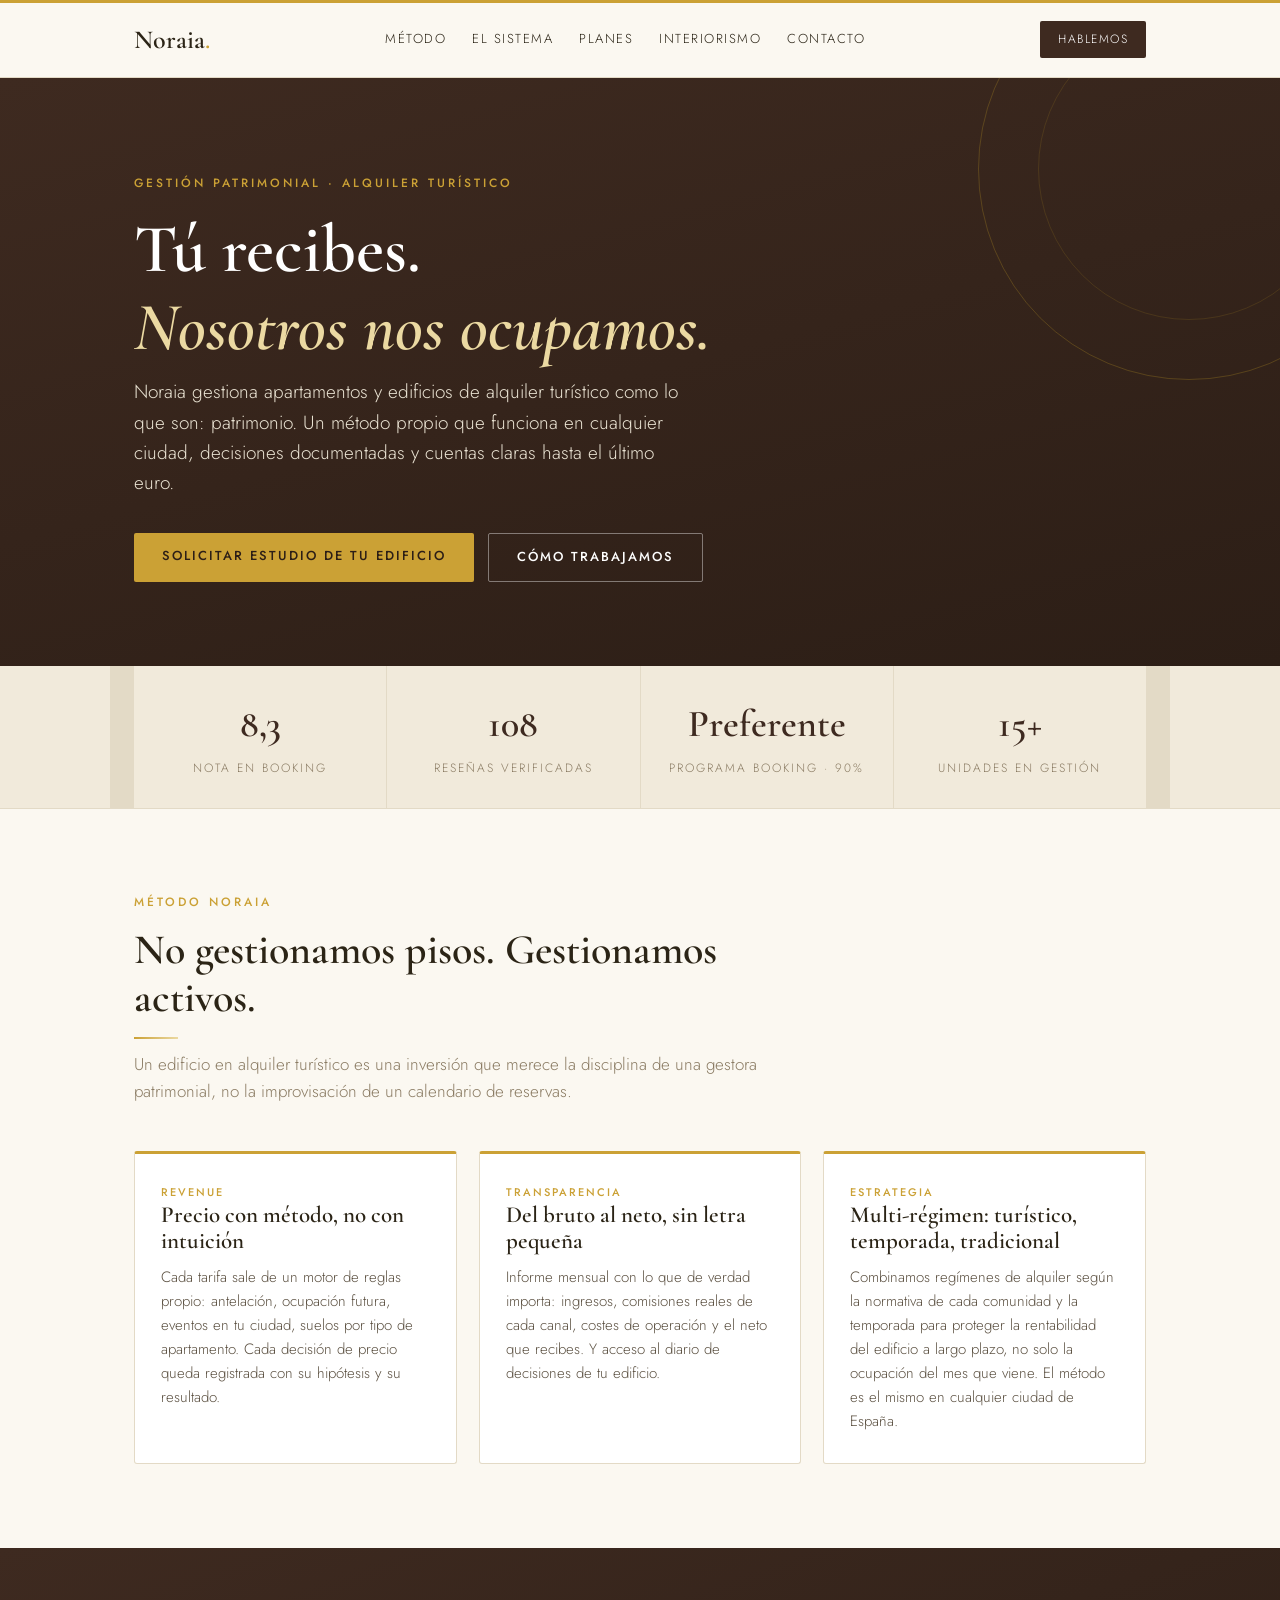
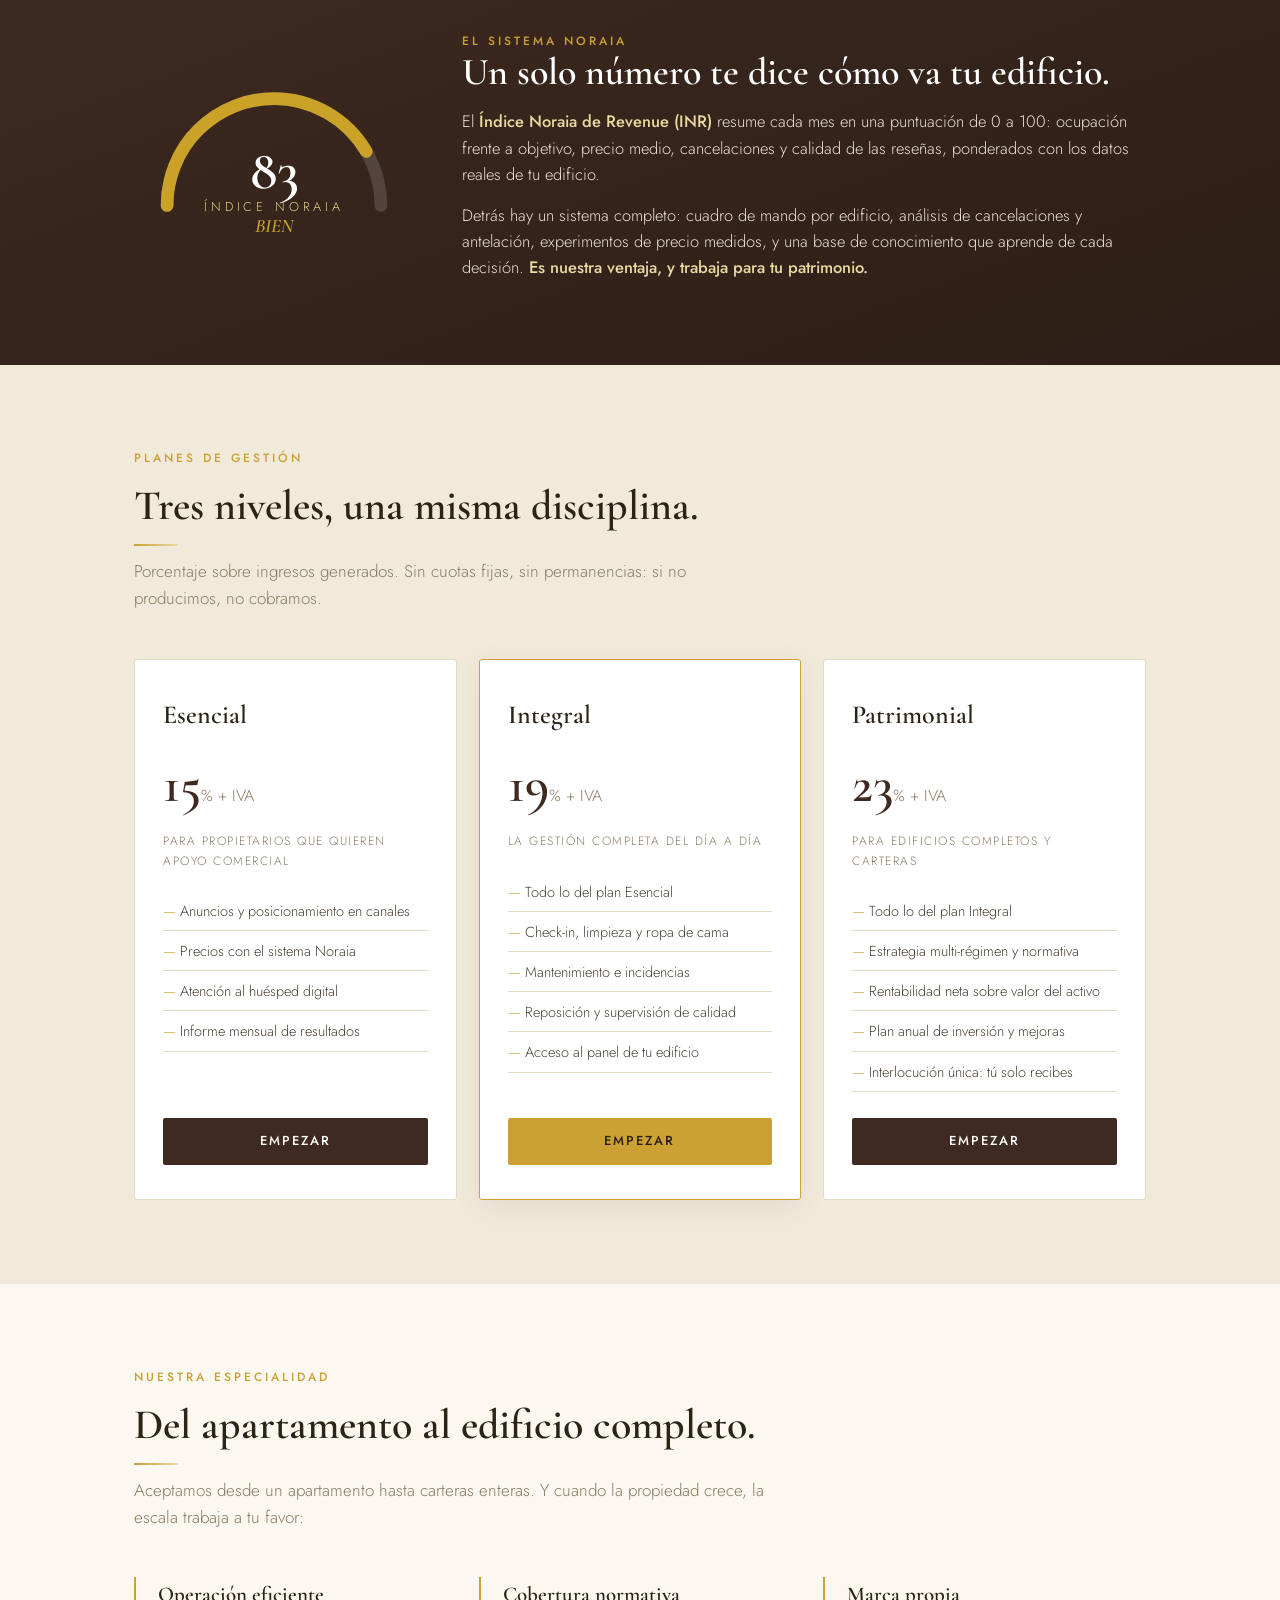
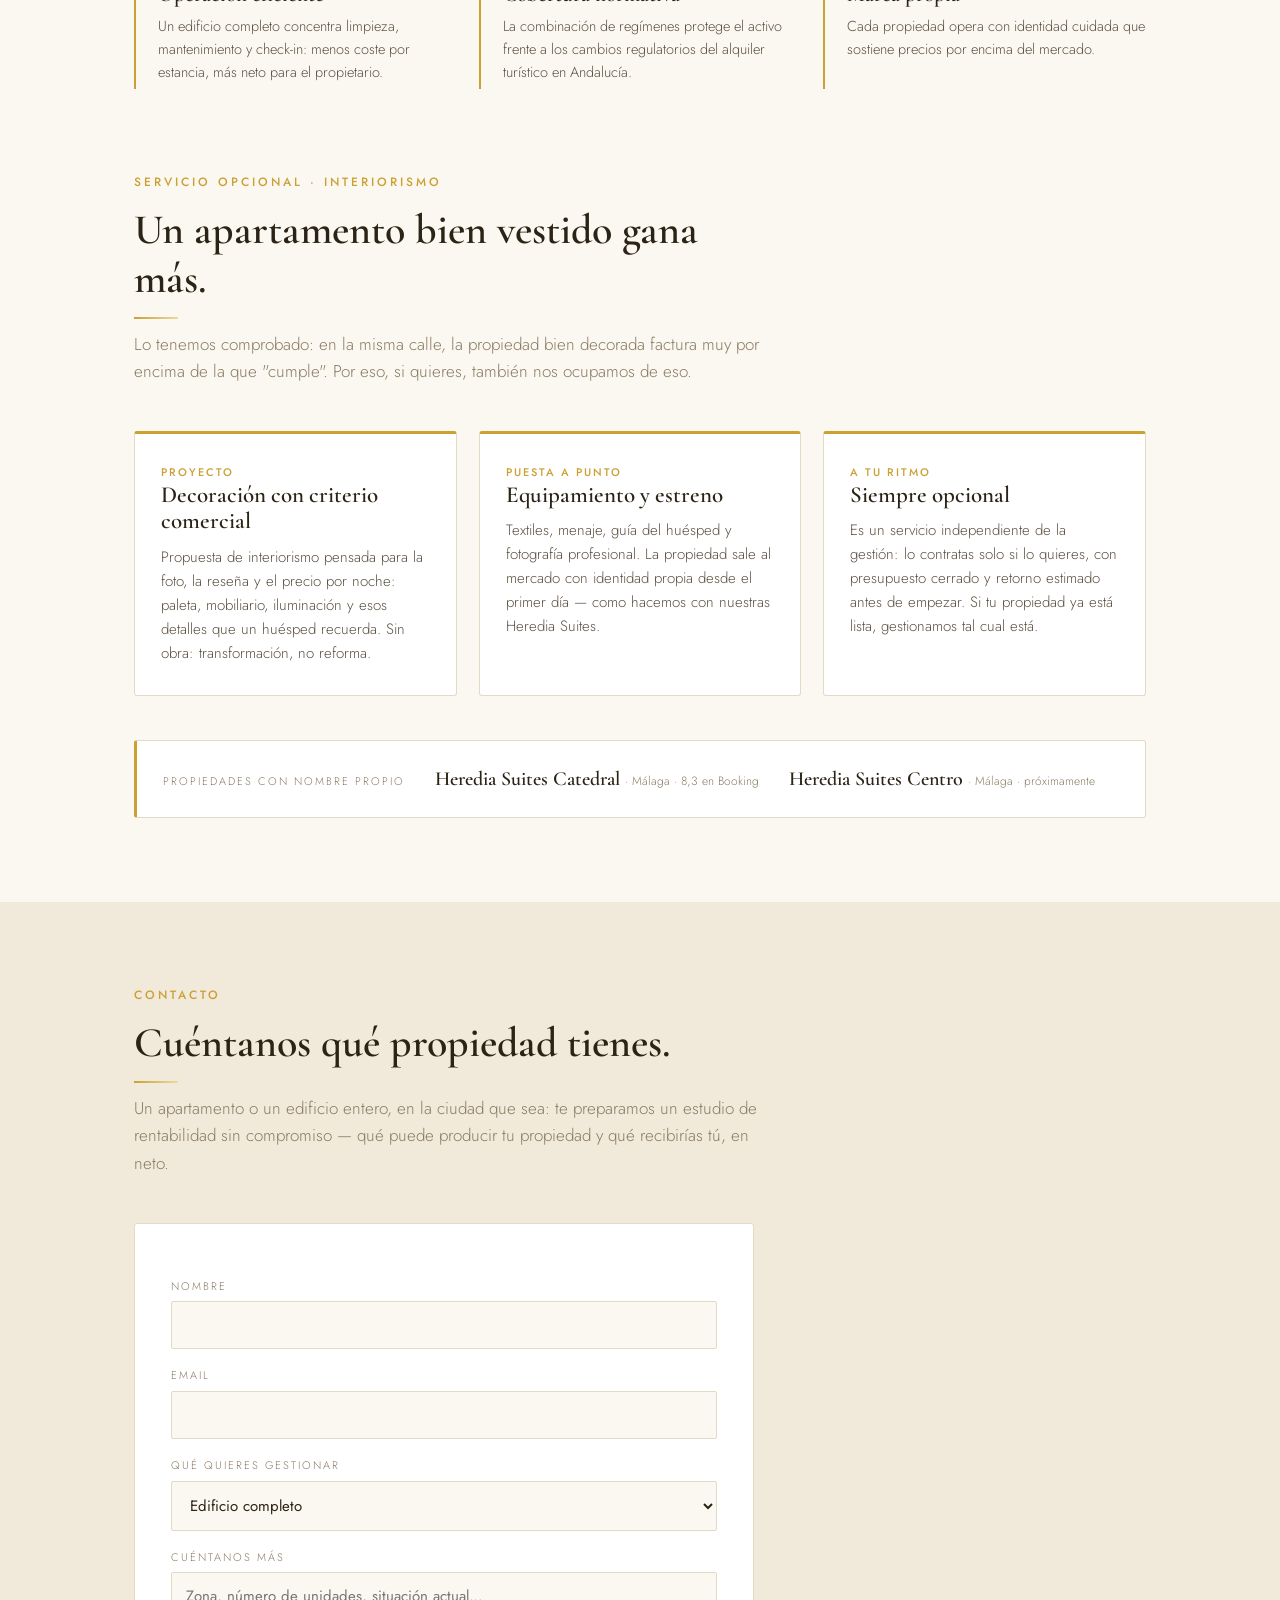
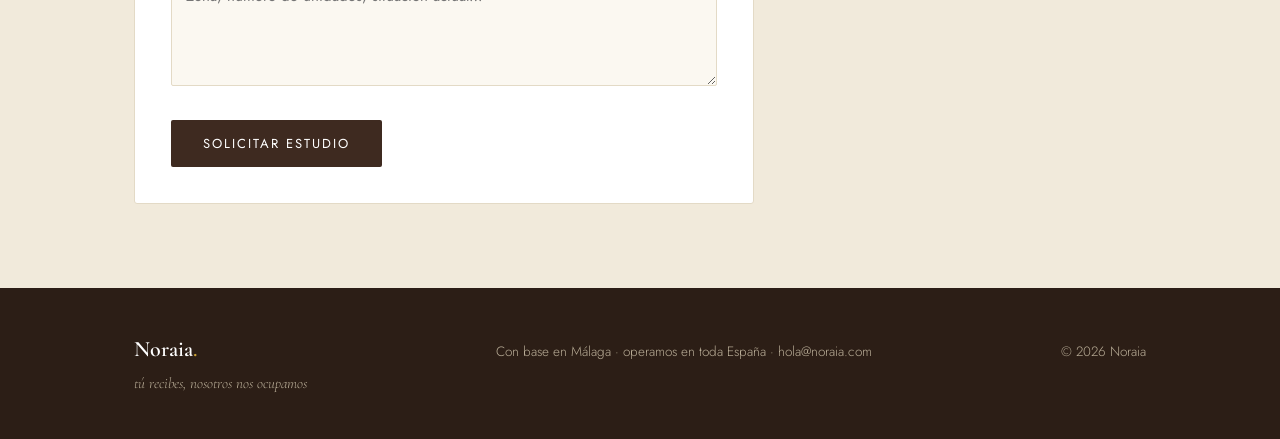
==== index.html @ d2abadea "Add files via upload" ====
<!DOCTYPE html>
<html lang="es">
<head>
<meta charset="UTF-8">
<meta name="viewport" content="width=device-width, initial-scale=1.0">
<title>Noraia · Gestión patrimonial de alquiler turístico</title>
<meta name="description" content="Noraia gestiona apartamentos y edificios de alquiler turístico con un sistema propio de revenue. Tú recibes, nosotros nos ocupamos.">
<link rel="preconnect" href="https://fonts.googleapis.com">
<link href="https://fonts.googleapis.com/css2?family=Cormorant+Garamond:ital,wght@0,500;0,600;0,700;1,500;1,600&family=Jost:wght@300;400;500;600&display=swap" rel="stylesheet">
<style>
  :root{
    --espresso:#3E2A20; --espresso-deep:#2C1E16; --ink:#2B2416;
    --sand:#F1EADB; --cream:#FBF8F1; --gold:#CBA135; --gold-soft:#EBD9A2; --gold-deep:#A9831F;
    --muted:#8A7B63; --line:#E3DAC6;
  }
  *{margin:0;padding:0;box-sizing:border-box}
  html{scroll-behavior:smooth}
  body{font-family:Jost,sans-serif;font-weight:300;color:var(--ink);background:var(--cream);line-height:1.6}
  h1,h2,h3{font-family:'Cormorant Garamond',serif;font-weight:600;line-height:1.15}
  a{color:inherit;text-decoration:none}
  .wrap{max-width:1060px;margin:0 auto;padding:0 24px}
  .eyebrow{font-size:12px;letter-spacing:3px;text-transform:uppercase;color:var(--gold);font-weight:500}

  /* ---------- Nav ---------- */
  nav{position:sticky;top:0;z-index:10;background:rgba(251,248,241,.92);backdrop-filter:blur(8px);border-bottom:1px solid var(--line);border-top:3px solid var(--gold)}
  .nav-in{display:flex;align-items:center;justify-content:space-between;padding:16px 24px;max-width:1060px;margin:0 auto}
  .logo{font-family:'Cormorant Garamond',serif;font-size:26px;font-weight:600}
  .logo span{color:var(--gold)}
  .nav-links{display:flex;gap:26px;font-size:13px;letter-spacing:1.5px;text-transform:uppercase}
  .nav-links a:hover{color:var(--gold)}
  @media(max-width:700px){.nav-links{display:none}}
  .nav-cta{background:var(--espresso);color:#fff;padding:9px 18px;font-size:12px;letter-spacing:1.5px;text-transform:uppercase;border-radius:2px}
  .nav-cta:hover{background:var(--espresso-deep)}

  /* ---------- Hero ---------- */
  header{background:linear-gradient(165deg,var(--espresso),var(--espresso-deep));color:#fff;padding:96px 0 84px;position:relative;overflow:hidden}
  header::after{content:"";position:absolute;right:-120px;top:-120px;width:420px;height:420px;border:1px solid rgba(201,162,39,.25);border-radius:50%}
  header::before{content:"";position:absolute;right:-60px;top:-60px;width:300px;height:300px;border:1px solid rgba(201,162,39,.15);border-radius:50%}
  .hero h1{font-size:clamp(40px,7vw,68px);margin:18px 0 10px}
  .hero h1 em{font-style:italic;color:var(--gold-soft)}
  .hero p.sub{font-size:19px;color:#E9E2D2;max-width:560px;font-weight:300}
  .hero .acts{margin-top:34px;display:flex;gap:14px;flex-wrap:wrap}
  .btn{display:inline-block;padding:13px 28px;font-size:13px;letter-spacing:2px;text-transform:uppercase;border-radius:2px;font-weight:500}
  .btn-gold{background:var(--gold);color:var(--espresso-deep)}
  .btn-gold:hover{background:var(--gold-soft)}
  .btn-ghost{border:1px solid rgba(255,255,255,.4);color:#fff}
  .btn-ghost:hover{border-color:var(--gold);color:var(--gold-soft)}

  /* ---------- Cifras ---------- */
  .cifras{background:var(--sand);border-bottom:1px solid var(--line)}
  .cifras .wrap{display:grid;grid-template-columns:repeat(auto-fit,minmax(180px,1fr));gap:1px;background:var(--line)}
  .cifra{background:var(--sand);padding:28px 22px;text-align:center}
  .cifra b{display:block;font-family:'Cormorant Garamond',serif;font-size:38px;font-weight:600;color:var(--espresso)}
  .cifra b em{font-style:normal;color:var(--gold-deep)}
  .cifra span{font-size:12px;letter-spacing:2px;text-transform:uppercase;color:var(--muted)}

  section{padding:84px 0}
  .sec-head{max-width:640px;margin-bottom:46px}
  .sec-head h2{font-size:clamp(30px,4.5vw,42px);margin-top:14px;position:relative;padding-bottom:16px}
  .sec-head h2::after{content:"";position:absolute;left:0;bottom:0;width:44px;height:2px;background:linear-gradient(90deg,var(--gold),var(--gold-soft))}
  .sec-head p{color:var(--muted);margin-top:12px;font-size:17px}

  /* ---------- Método ---------- */
  .metodo{display:grid;grid-template-columns:repeat(auto-fit,minmax(280px,1fr));gap:22px}
  .met-card{background:#fff;border:1px solid var(--line);border-top:3px solid var(--gold);padding:30px 26px;border-radius:3px}
  .met-card h3{font-size:23px;margin-bottom:10px}
  .met-card p{font-size:15px;color:#5C5142}
  .met-card .tag{font-size:11px;letter-spacing:2px;text-transform:uppercase;color:var(--gold);font-weight:500}

  /* ---------- INR banda ---------- */
  .inr{background:linear-gradient(160deg,var(--espresso),var(--espresso-deep));color:#fff}
  .inr .wrap{display:grid;grid-template-columns:280px 1fr;gap:48px;align-items:center}
  @media(max-width:760px){.inr .wrap{grid-template-columns:1fr}}
  .inr h2{font-size:clamp(28px,4vw,38px);color:#fff}
  .inr p{color:#E9E2D2;margin-top:14px;font-size:16.5px}
  .inr p b{color:var(--gold-soft);font-weight:500}
  .dial{width:100%;max-width:280px;margin:0 auto}

  /* ---------- Planes ---------- */
  .planes{background:var(--sand)}
  .plan-grid{display:grid;grid-template-columns:repeat(auto-fit,minmax(260px,1fr));gap:22px}
  .plan{background:#fff;border:1px solid var(--line);padding:34px 28px;border-radius:3px;display:flex;flex-direction:column}
  .plan.destacado{border:1px solid var(--gold);box-shadow:0 8px 30px rgba(62,42,32,.08)}
  .plan .nombre{font-family:'Cormorant Garamond',serif;font-size:26px;font-weight:600}
  .plan .pct{font-family:'Cormorant Garamond',serif;font-size:52px;font-weight:600;color:var(--espresso);margin:8px 0 2px}
  .plan .pct small{font-size:16px;font-family:Jost;color:var(--muted);font-weight:300}
  .plan ul{list-style:none;margin:20px 0 26px;flex:1}
  .plan li{padding:8px 0;border-bottom:1px solid var(--line);font-size:14.5px;color:#4A4136}
  .plan li::before{content:"— ";color:var(--gold)}
  .plan .btn{text-align:center;background:var(--espresso);color:#fff}
  .plan.destacado .btn{background:var(--gold);color:var(--espresso-deep)}
  .plan .apto{font-size:12px;letter-spacing:1.5px;text-transform:uppercase;color:var(--muted);margin-top:4px}

  /* ---------- Regímenes ---------- */
  .regimen{display:grid;grid-template-columns:repeat(auto-fit,minmax(250px,1fr));gap:22px}
  .reg{border-left:2px solid var(--gold);padding:6px 0 6px 22px}
  .reg h3{font-size:21px}
  .reg p{font-size:14.5px;color:#5C5142;margin-top:6px}

  /* ---------- Contacto ---------- */
  .contacto{background:var(--sand)}
  .form{background:#fff;border:1px solid var(--line);border-radius:3px;padding:36px;max-width:620px}
  .form label{display:block;font-size:11px;letter-spacing:2px;text-transform:uppercase;color:var(--muted);margin:18px 0 6px}
  .form input,.form textarea,.form select{width:100%;border:1px solid var(--line);background:var(--cream);padding:12px 14px;font-family:Jost;font-size:15px;border-radius:2px;color:var(--ink)}
  .form input:focus,.form textarea:focus,.form select:focus{outline:2px solid var(--gold)}
  .form button{margin-top:26px;background:var(--espresso);color:#fff;border:none;padding:14px 32px;font-family:Jost;font-size:13px;letter-spacing:2px;text-transform:uppercase;cursor:pointer;border-radius:2px}
  .form button:hover{background:var(--espresso-deep)}

  footer{background:var(--espresso-deep);color:#B9AD97;padding:44px 0;font-size:13.5px}
  footer .wrap{display:flex;justify-content:space-between;gap:20px;flex-wrap:wrap;align-items:baseline}
  footer .logo{color:#fff;font-size:22px}

  @media (prefers-reduced-motion: no-preference){
    .reveal{opacity:0;transform:translateY(14px);transition:opacity .6s ease,transform .6s ease}
    .reveal.on{opacity:1;transform:none}
  }
</style>
</head>
<body>

<nav>
  <div class="nav-in">
    <a class="logo" href="#top">Noraia<span>.</span></a>
    <div class="nav-links">
      <a href="#metodo">Método</a>
      <a href="#sistema">El sistema</a>
      <a href="#planes">Planes</a>
      <a href="#interior">Interiorismo</a>
      <a href="#contacto">Contacto</a>
    </div>
    <a class="nav-cta" href="#contacto">Hablemos</a>
  </div>
</nav>

<header id="top">
  <div class="wrap hero">
    <div class="eyebrow">Gestión patrimonial · Alquiler turístico</div>
    <h1>Tú recibes.<br><em>Nosotros nos ocupamos.</em></h1>
    <p class="sub">Noraia gestiona apartamentos y edificios de alquiler turístico como lo que son: patrimonio. Un método propio que funciona en cualquier ciudad, decisiones documentadas y cuentas claras hasta el último euro.</p>
    <div class="acts">
      <a class="btn btn-gold" href="#contacto">Solicitar estudio de tu edificio</a>
      <a class="btn btn-ghost" href="#sistema">Cómo trabajamos</a>
    </div>
  </div>
</header>

<div class="cifras">
  <div class="wrap">
    <div class="cifra"><b>8,3</b><span>Nota en Booking</span></div>
    <div class="cifra"><b>108</b><span>Reseñas verificadas</span></div>
    <div class="cifra"><b>Preferente</b><span>Programa Booking · 90%</span></div>
    <div class="cifra"><b>15+</b><span>Unidades en gestión</span></div>
  </div>
</div>

<section id="metodo">
  <div class="wrap">
    <div class="sec-head reveal">
      <div class="eyebrow">Método Noraia</div>
      <h2>No gestionamos pisos. Gestionamos activos.</h2>
      <p>Un edificio en alquiler turístico es una inversión que merece la disciplina de una gestora patrimonial, no la improvisación de un calendario de reservas.</p>
    </div>
    <div class="metodo">
      <div class="met-card reveal">
        <div class="tag">Revenue</div>
        <h3>Precio con método, no con intuición</h3>
        <p>Cada tarifa sale de un motor de reglas propio: antelación, ocupación futura, eventos en tu ciudad, suelos por tipo de apartamento. Cada decisión de precio queda registrada con su hipótesis y su resultado.</p>
      </div>
      <div class="met-card reveal">
        <div class="tag">Transparencia</div>
        <h3>Del bruto al neto, sin letra pequeña</h3>
        <p>Informe mensual con lo que de verdad importa: ingresos, comisiones reales de cada canal, costes de operación y el neto que recibes. Y acceso al diario de decisiones de tu edificio.</p>
      </div>
      <div class="met-card reveal">
        <div class="tag">Estrategia</div>
        <h3>Multi-régimen: turístico, temporada, tradicional</h3>
        <p>Combinamos regímenes de alquiler según la normativa de cada comunidad y la temporada para proteger la rentabilidad del edificio a largo plazo, no solo la ocupación del mes que viene. El método es el mismo en cualquier ciudad de España.</p>
      </div>
    </div>
  </div>
</section>

<section class="inr" id="sistema">
  <div class="wrap">
    <div class="reveal">
      <svg class="dial" viewBox="0 0 220 132" role="img" aria-label="Índice Noraia de Revenue: 83 sobre 100">
        <path d="M 26 108 A 84 84 0 0 1 194 108" fill="none" stroke="rgba(255,255,255,.14)" stroke-width="10" stroke-linecap="round"/>
        <path id="arco" d="M 26 108 A 84 84 0 0 1 194 108" fill="none" stroke="#C9A227" stroke-width="10" stroke-linecap="round"
              stroke-dasharray="264" stroke-dashoffset="264"/>
        <text x="110" y="94" text-anchor="middle" fill="#fff" font-size="44" font-family="'Cormorant Garamond',serif" font-weight="600">83</text>
        <text x="110" y="112" text-anchor="middle" fill="#E4CE8A" font-size="10" font-family="Jost" letter-spacing="3">ÍNDICE NORAIA</text>
        <text x="110" y="129" text-anchor="middle" fill="#C9A227" font-size="15" font-family="'Cormorant Garamond',serif" font-style="italic" font-weight="600">BIEN</text>
      </svg>
    </div>
    <div class="reveal">
      <div class="eyebrow">El sistema Noraia</div>
      <h2>Un solo número te dice cómo va tu edificio.</h2>
      <p>El <b>Índice Noraia de Revenue (INR)</b> resume cada mes en una puntuación de 0 a 100: ocupación frente a objetivo, precio medio, cancelaciones y calidad de las reseñas, ponderados con los datos reales de tu edificio.</p>
      <p>Detrás hay un sistema completo: cuadro de mando por edificio, análisis de cancelaciones y antelación, experimentos de precio medidos, y una base de conocimiento que aprende de cada decisión. <b>Es nuestra ventaja, y trabaja para tu patrimonio.</b></p>
    </div>
  </div>
</section>

<section class="planes" id="planes">
  <div class="wrap">
    <div class="sec-head reveal">
      <div class="eyebrow">Planes de gestión</div>
      <h2>Tres niveles, una misma disciplina.</h2>
      <p>Porcentaje sobre ingresos generados. Sin cuotas fijas, sin permanencias: si no producimos, no cobramos.</p>
    </div>
    <div class="plan-grid">
      <div class="plan reveal">
        <div class="nombre">Esencial</div>
        <div class="pct">15<small>% + IVA</small></div>
        <div class="apto">Para propietarios que quieren apoyo comercial</div>
        <ul>
          <li>Anuncios y posicionamiento en canales</li>
          <li>Precios con el sistema Noraia</li>
          <li>Atención al huésped digital</li>
          <li>Informe mensual de resultados</li>
        </ul>
        <a class="btn" href="#contacto">Empezar</a>
      </div>
      <div class="plan destacado reveal">
        <div class="nombre">Integral</div>
        <div class="pct">19<small>% + IVA</small></div>
        <div class="apto">La gestión completa del día a día</div>
        <ul>
          <li>Todo lo del plan Esencial</li>
          <li>Check-in, limpieza y ropa de cama</li>
          <li>Mantenimiento e incidencias</li>
          <li>Reposición y supervisión de calidad</li>
          <li>Acceso al panel de tu edificio</li>
        </ul>
        <a class="btn" href="#contacto">Empezar</a>
      </div>
      <div class="plan reveal">
        <div class="nombre">Patrimonial</div>
        <div class="pct">23<small>% + IVA</small></div>
        <div class="apto">Para edificios completos y carteras</div>
        <ul>
          <li>Todo lo del plan Integral</li>
          <li>Estrategia multi-régimen y normativa</li>
          <li>Rentabilidad neta sobre valor del activo</li>
          <li>Plan anual de inversión y mejoras</li>
          <li>Interlocución única: tú solo recibes</li>
        </ul>
        <a class="btn" href="#contacto">Empezar</a>
      </div>
    </div>
  </div>
</section>

<section>
  <div class="wrap">
    <div class="sec-head reveal">
      <div class="eyebrow">Nuestra especialidad</div>
      <h2>Del apartamento al edificio completo.</h2>
      <p>Aceptamos desde un apartamento hasta carteras enteras. Y cuando la propiedad crece, la escala trabaja a tu favor:</p>
    </div>
    <div class="regimen">
      <div class="reg reveal"><h3>Operación eficiente</h3><p>Un edificio completo concentra limpieza, mantenimiento y check-in: menos coste por estancia, más neto para el propietario.</p></div>
      <div class="reg reveal"><h3>Cobertura normativa</h3><p>La combinación de regímenes protege el activo frente a los cambios regulatorios del alquiler turístico en Andalucía.</p></div>
      <div class="reg reveal"><h3>Marca propia</h3><p>Cada propiedad opera con identidad cuidada que sostiene precios por encima del mercado.</p></div>
    </div>
  </div>
</section>


<section id="interior" style="padding-top:0">
  <div class="wrap">
    <div class="sec-head reveal">
      <div class="eyebrow">Servicio opcional · Interiorismo</div>
      <h2>Un apartamento bien vestido gana más.</h2>
      <p>Lo tenemos comprobado: en la misma calle, la propiedad bien decorada factura muy por encima de la que "cumple". Por eso, si quieres, también nos ocupamos de eso.</p>
    </div>
    <div class="metodo">
      <div class="met-card reveal">
        <div class="tag">Proyecto</div>
        <h3>Decoración con criterio comercial</h3>
        <p>Propuesta de interiorismo pensada para la foto, la reseña y el precio por noche: paleta, mobiliario, iluminación y esos detalles que un huésped recuerda. Sin obra: transformación, no reforma.</p>
      </div>
      <div class="met-card reveal">
        <div class="tag">Puesta a punto</div>
        <h3>Equipamiento y estreno</h3>
        <p>Textiles, menaje, guía del huésped y fotografía profesional. La propiedad sale al mercado con identidad propia desde el primer día — como hacemos con nuestras Heredia Suites.</p>
      </div>
      <div class="met-card reveal">
        <div class="tag">A tu ritmo</div>
        <h3>Siempre opcional</h3>
        <p>Es un servicio independiente de la gestión: lo contratas solo si lo quieres, con presupuesto cerrado y retorno estimado antes de empezar. Si tu propiedad ya está lista, gestionamos tal cual está.</p>
      </div>
    </div>
    <div class="reveal" style="margin-top:44px;border:1px solid var(--line);border-left:3px solid var(--gold);background:#fff;border-radius:3px;padding:22px 26px;display:flex;gap:30px;flex-wrap:wrap;align-items:baseline">
      <div style="font-size:11px;letter-spacing:2px;text-transform:uppercase;color:var(--muted)">Propiedades con nombre propio</div>
      <div style="font-family:'Cormorant Garamond',serif;font-size:20px;font-weight:600">Heredia Suites Catedral <span style="font-family:Jost;font-size:12px;color:var(--muted);font-weight:300">· Málaga · 8,3 en Booking</span></div>
      <div style="font-family:'Cormorant Garamond',serif;font-size:20px;font-weight:600">Heredia Suites Centro <span style="font-family:Jost;font-size:12px;color:var(--muted);font-weight:300">· Málaga · próximamente</span></div>
    </div>
  </div>
</section>

<section class="contacto" id="contacto">
  <div class="wrap">
    <div class="sec-head reveal">
      <div class="eyebrow">Contacto</div>
      <h2>Cuéntanos qué propiedad tienes.</h2>
      <p>Un apartamento o un edificio entero, en la ciudad que sea: te preparamos un estudio de rentabilidad sin compromiso — qué puede producir tu propiedad y qué recibirías tú, en neto.</p>
    </div>
    <!-- IMPORTANTE: crea una cuenta gratis en formspree.io, crea un formulario
         y sustituye TU_CODIGO por el identificador que te dé (ej. xqazwsxe) -->
    <form class="form reveal" action="https://formspree.io/f/TU_CODIGO" method="POST">
      <label for="nombre">Nombre</label>
      <input id="nombre" type="text" name="nombre" required>
      <label for="email">Email</label>
      <input id="email" type="email" name="email" required>
      <label for="tipo">Qué quieres gestionar</label>
      <select id="tipo" name="tipo">
        <option>Edificio completo</option>
        <option>Varios apartamentos</option>
        <option>Un apartamento</option>
        <option>Todavía explorando</option>
      </select>
      <label for="mensaje">Cuéntanos más</label>
      <textarea id="mensaje" name="mensaje" rows="4" placeholder="Zona, número de unidades, situación actual…"></textarea>
      <button type="submit">Solicitar estudio</button>
    </form>
  </div>
</section>

<footer>
  <div class="wrap">
    <div>
      <div class="logo">Noraia<span style="color:var(--gold)">.</span></div>
      <div style="font-family:'Cormorant Garamond',serif;font-style:italic;font-size:15px;margin-top:4px">tú recibes, nosotros nos ocupamos</div>
    </div>
    <div>Con base en Málaga · operamos en toda España · hola@noraia.com</div>
    <div>© 2026 Noraia</div>
  </div>
</footer>

<script>
  // Revelado suave al hacer scroll (se desactiva solo si el usuario prefiere menos movimiento)
  const io = new IntersectionObserver((es)=>es.forEach(e=>{if(e.isIntersecting){e.target.classList.add('on');io.unobserve(e.target)}}),{threshold:.15});
  document.querySelectorAll('.reveal').forEach(el=>io.observe(el));
  // Arco del INR: se dibuja hasta 83/100 al entrar en pantalla
  const arco=document.getElementById('arco');
  if(arco && !matchMedia('(prefers-reduced-motion: reduce)').matches){
    const io2=new IntersectionObserver((es)=>{if(es[0].isIntersecting){arco.style.transition='stroke-dashoffset 1.4s ease';arco.style.strokeDashoffset=264*(1-0.83);io2.disconnect()}},{threshold:.4});
    io2.observe(arco);
  } else if(arco){ arco.style.strokeDashoffset=264*(1-0.83); }
</script>
</body>
</html>
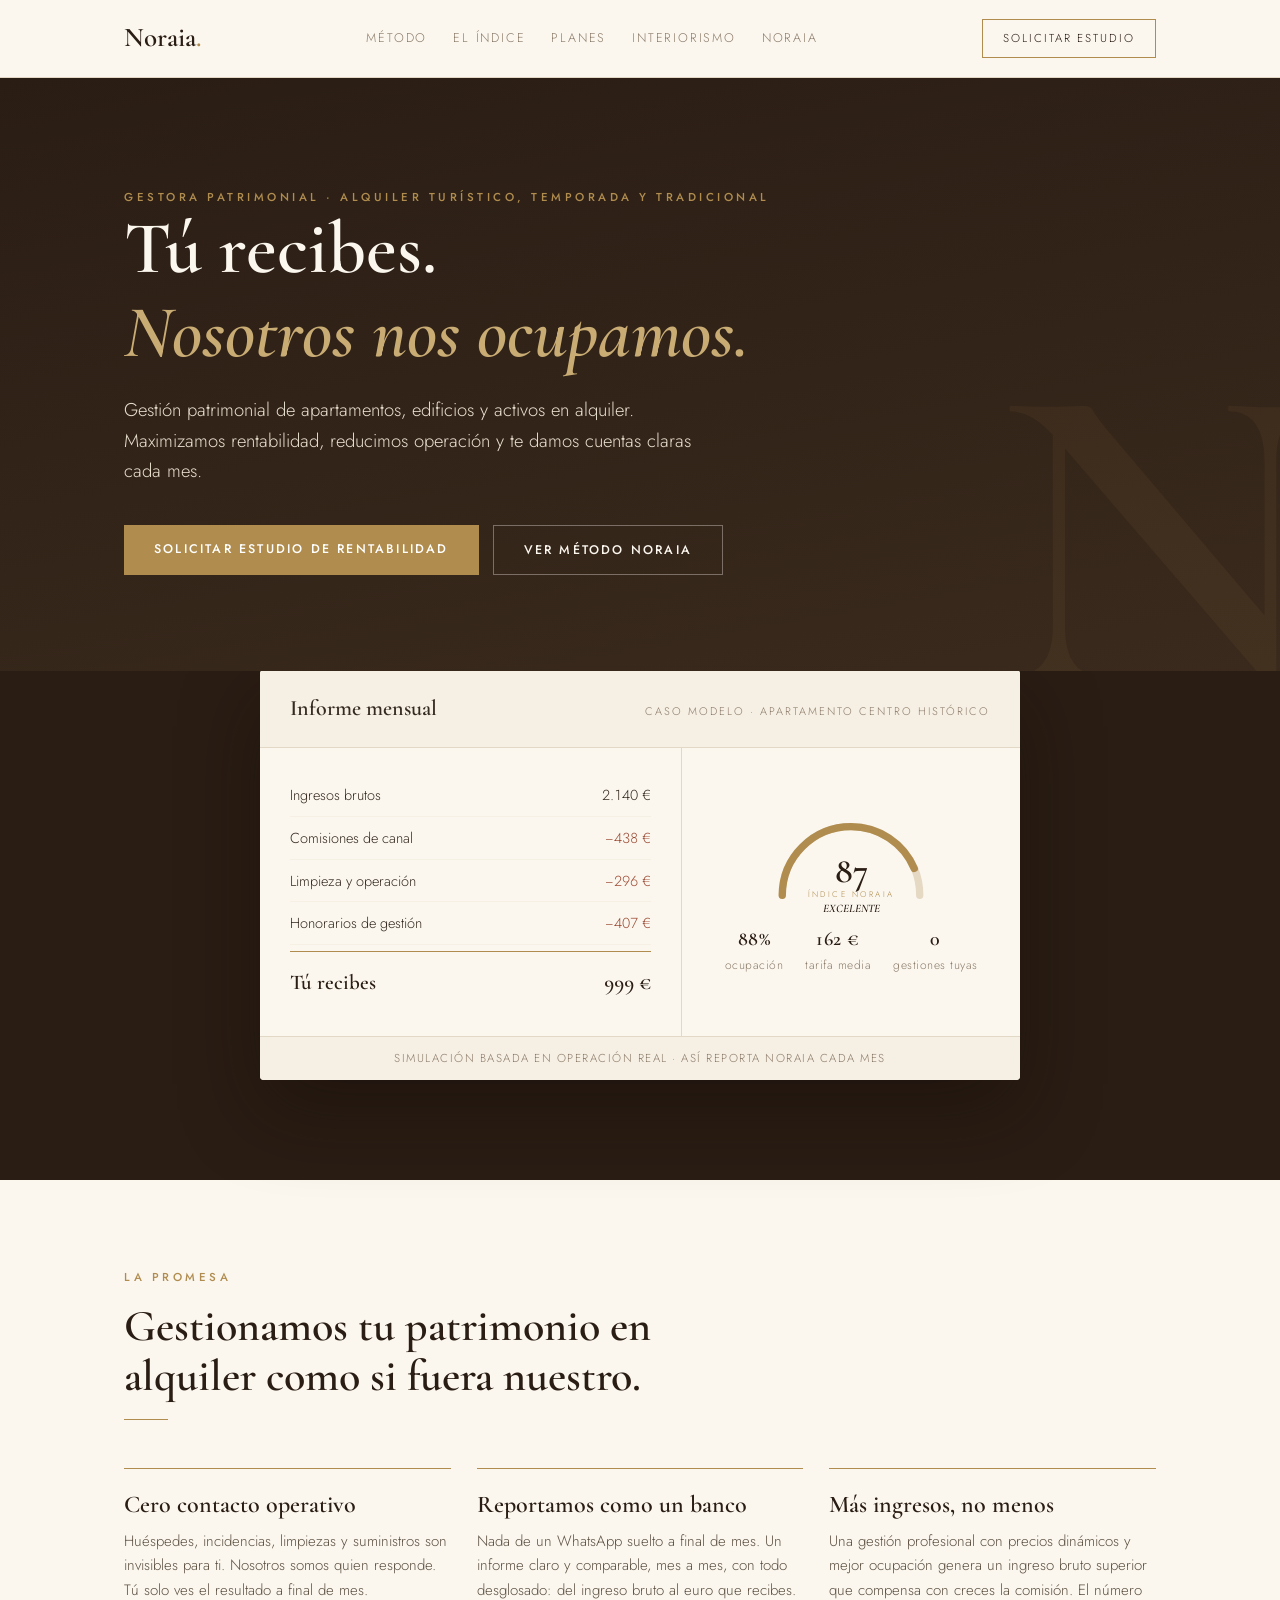
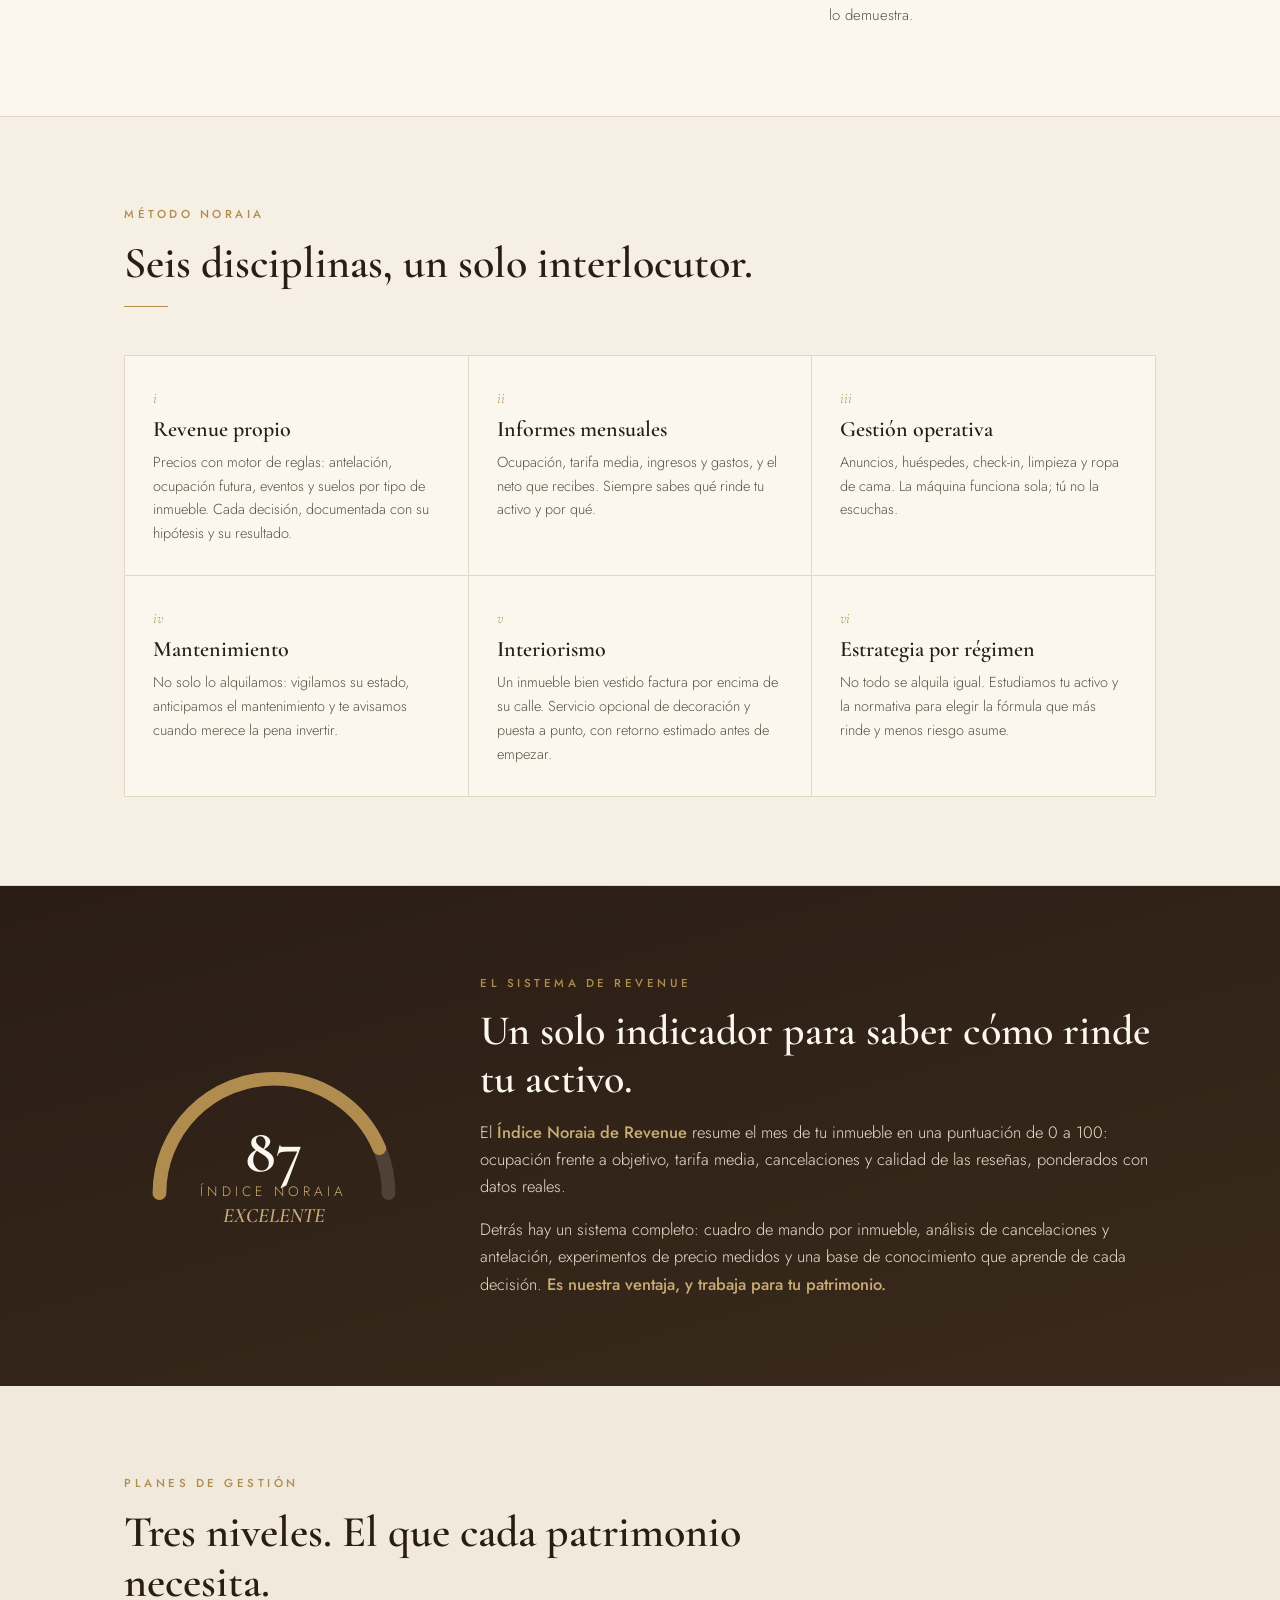
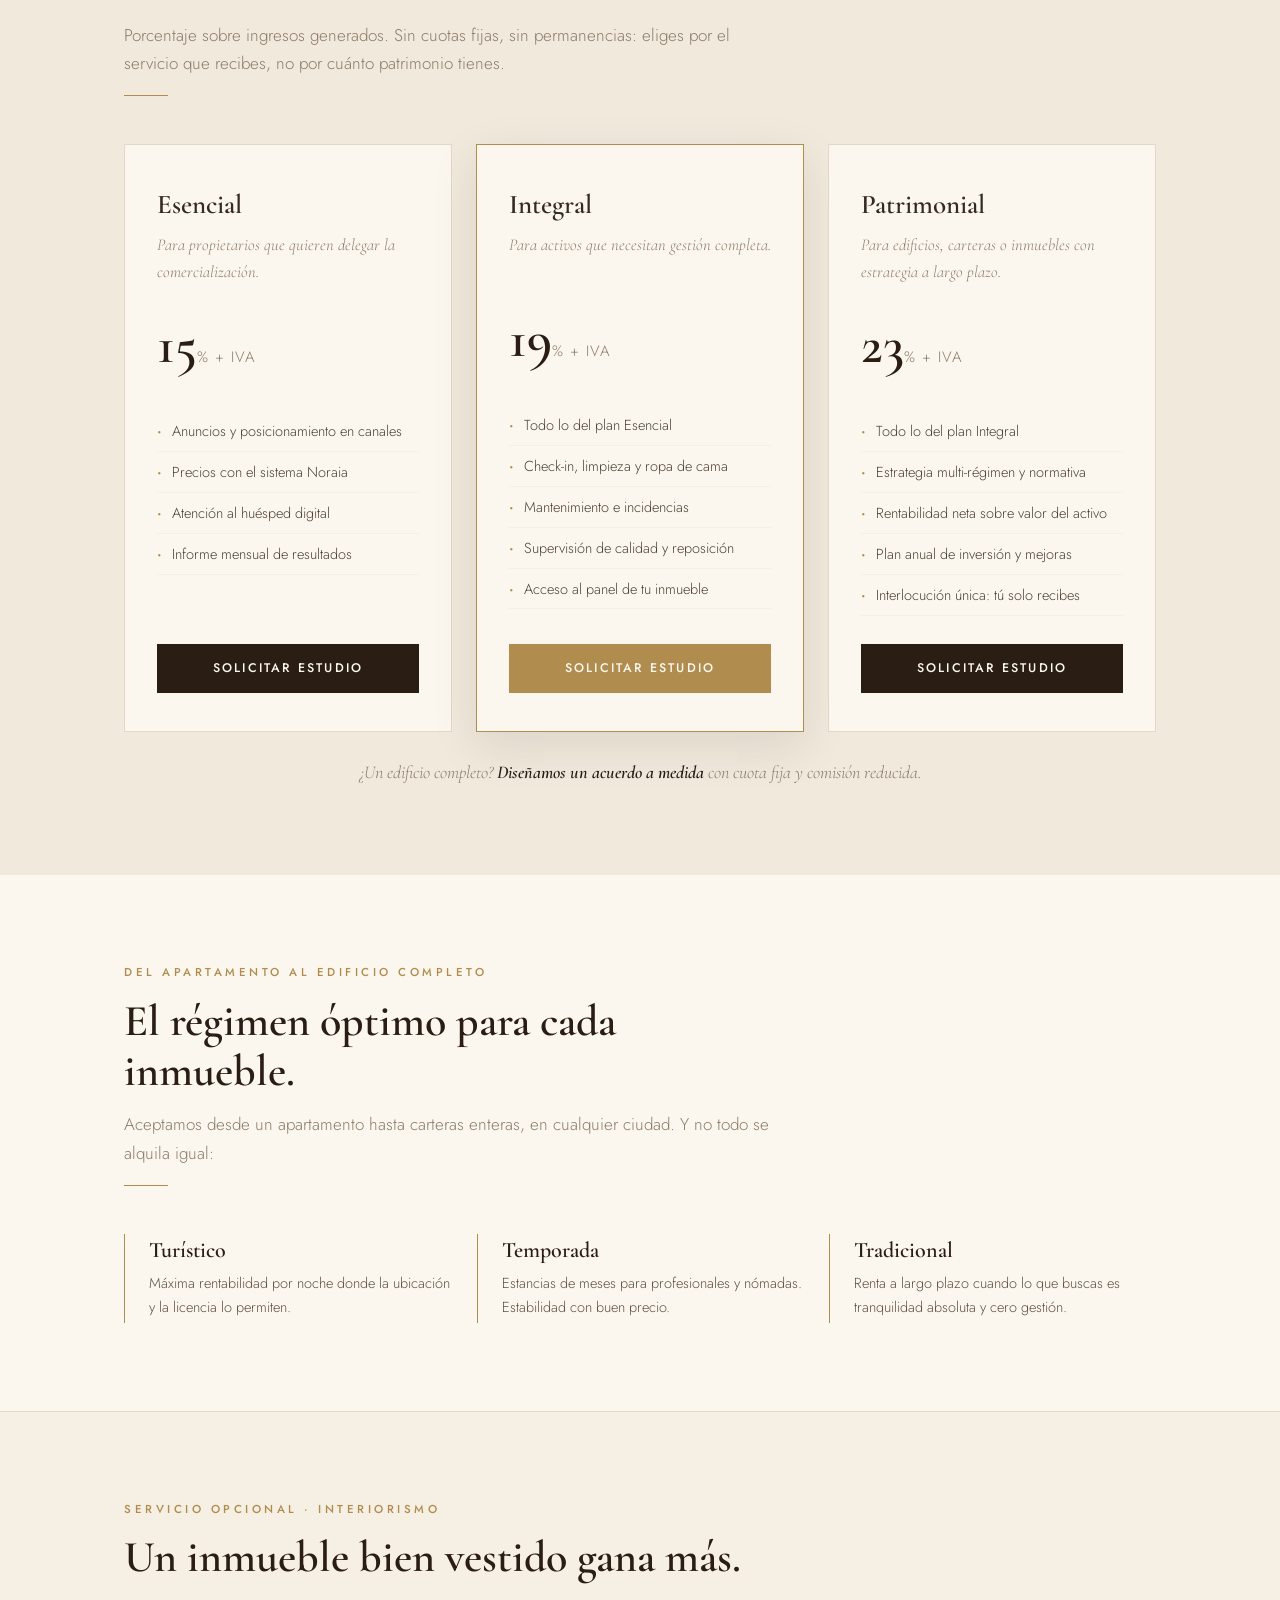
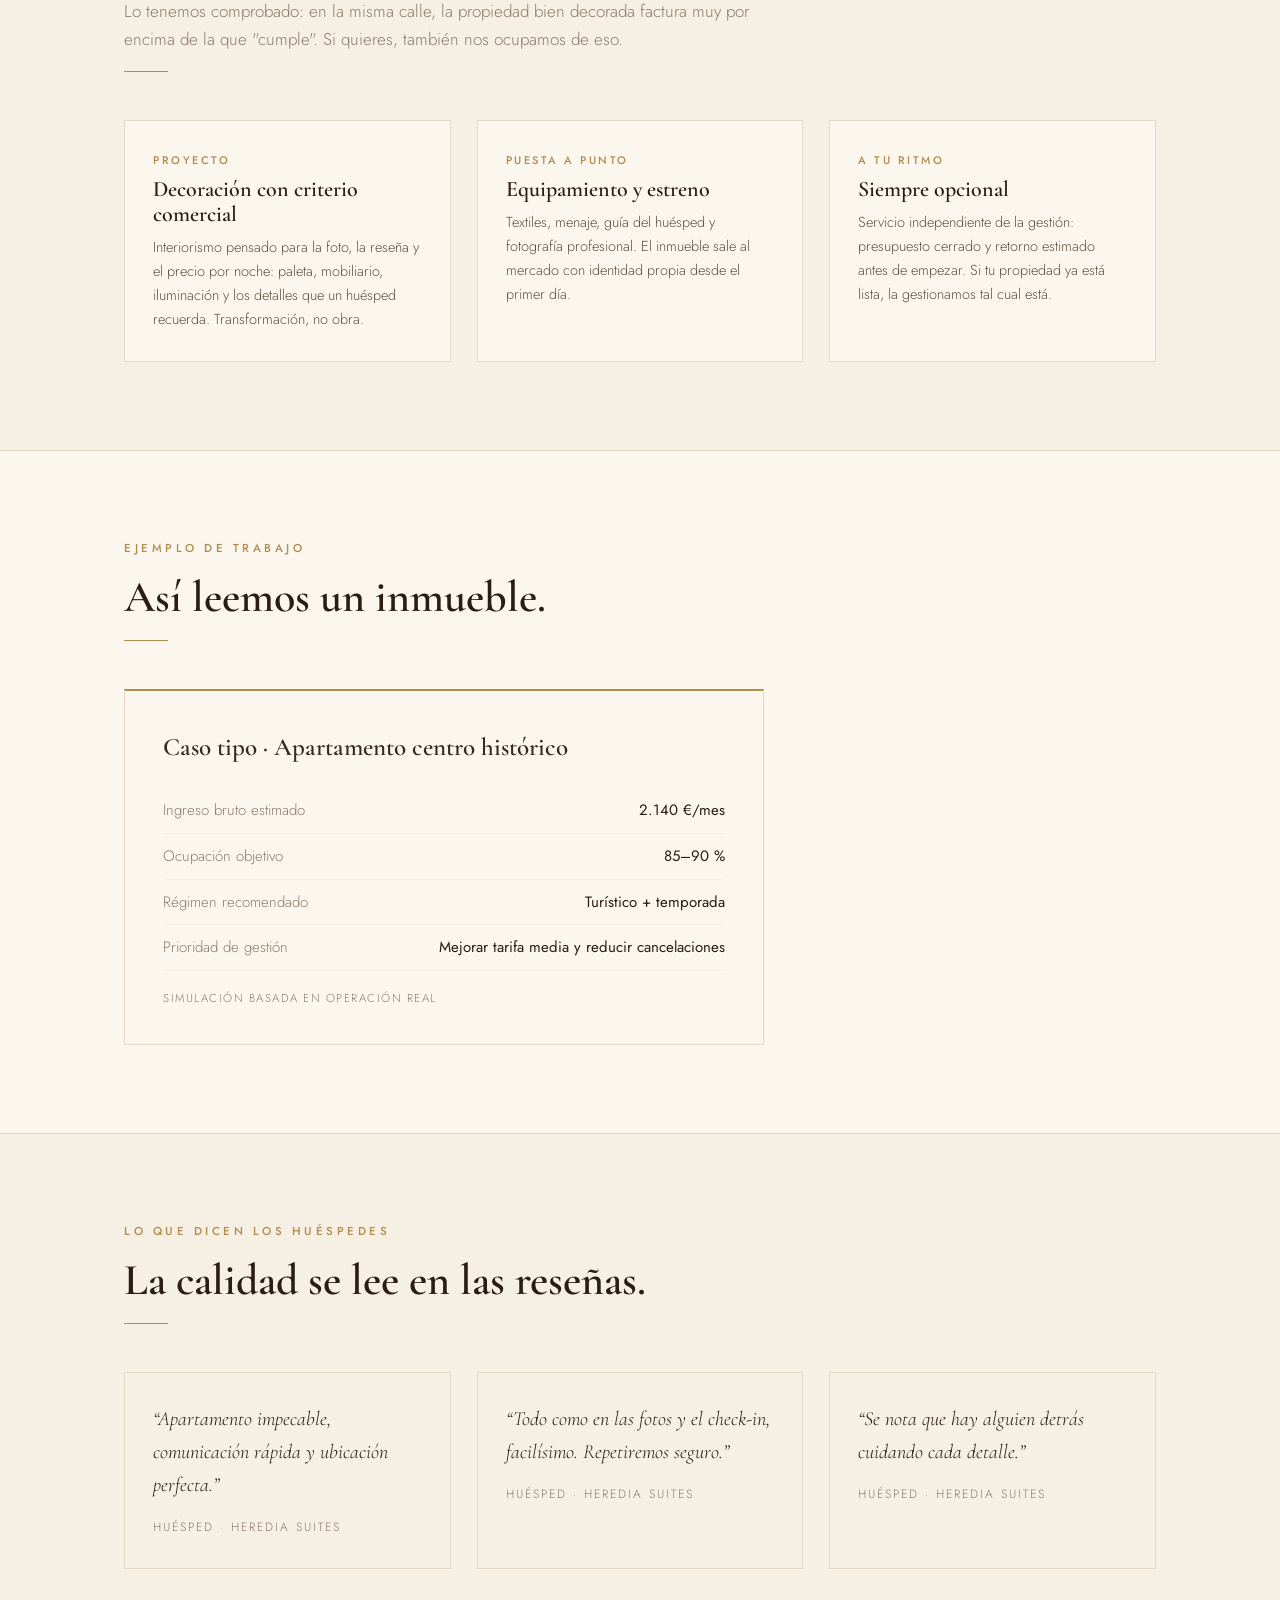
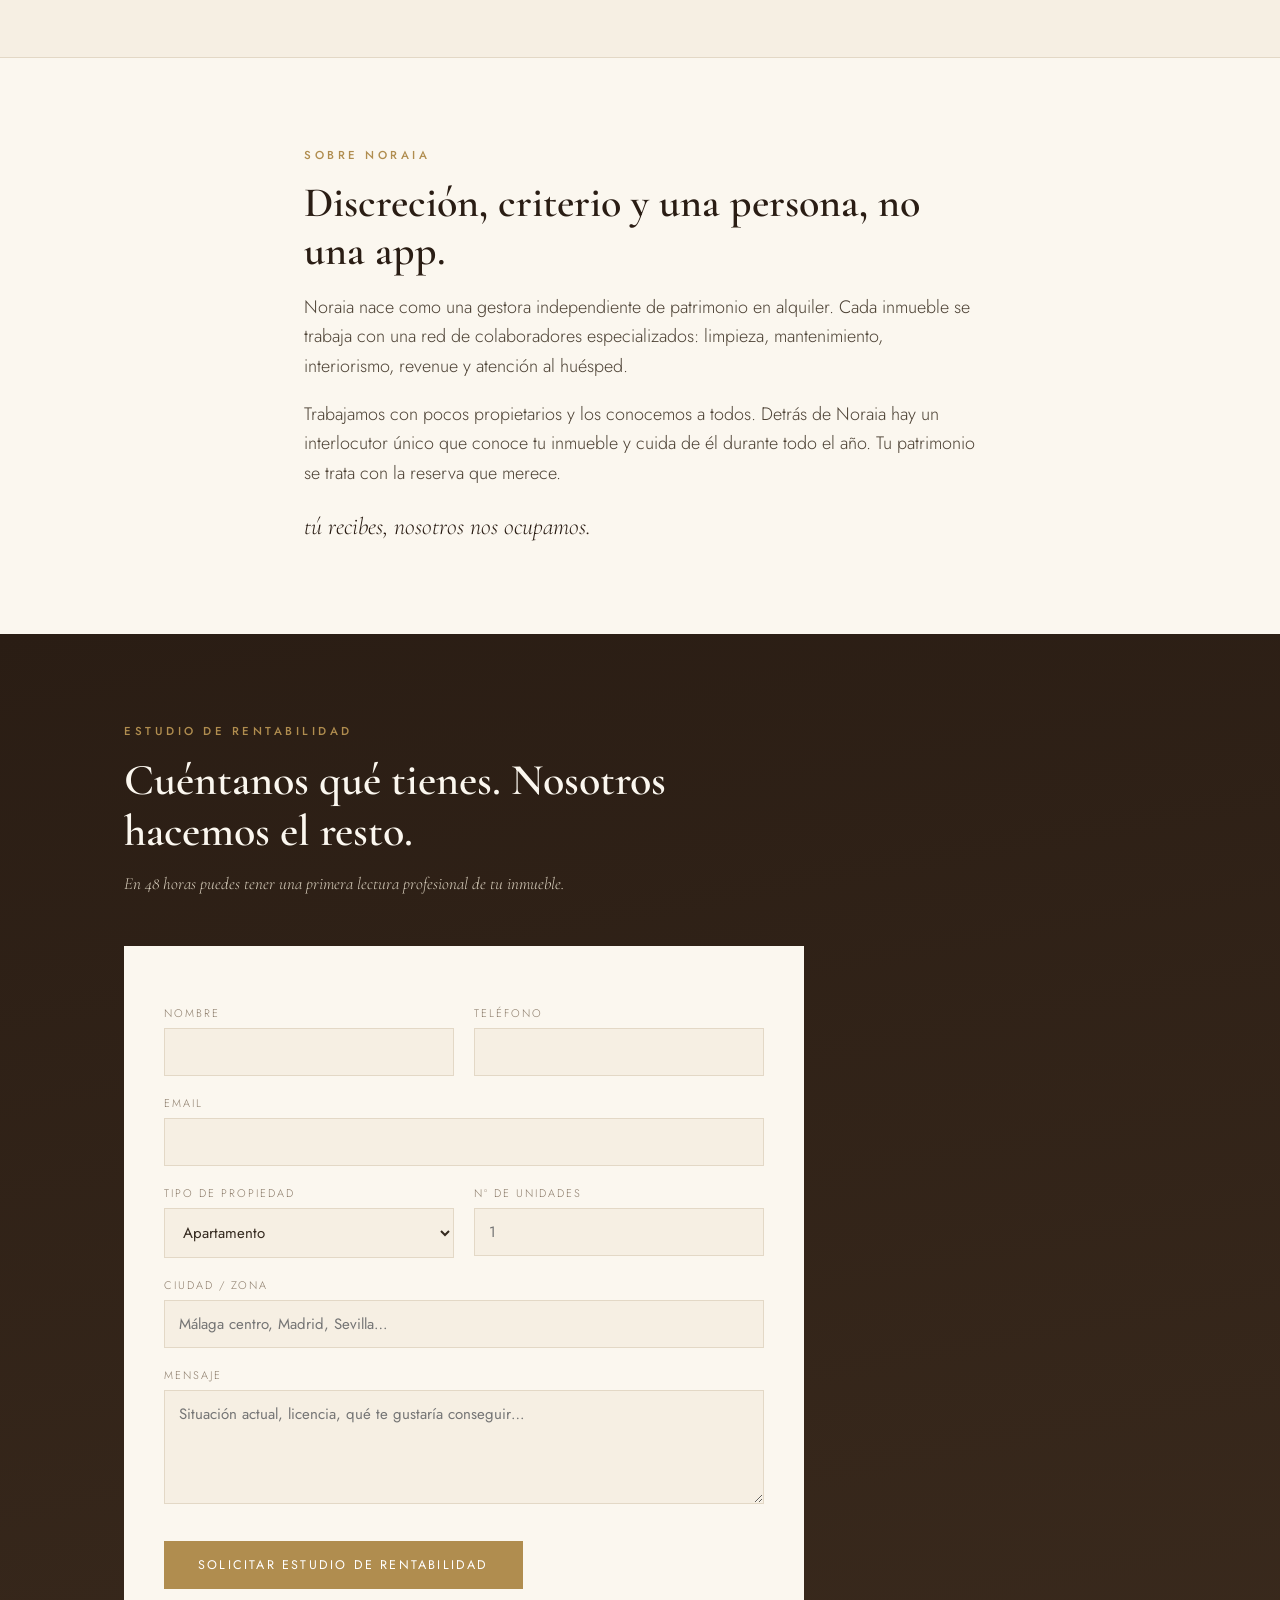
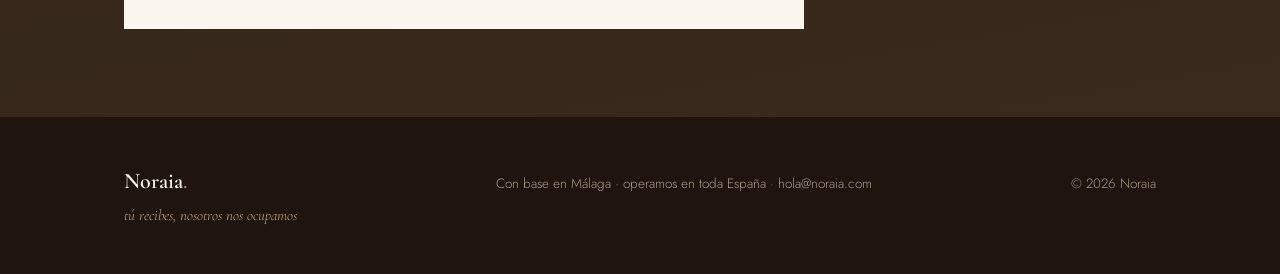
==== commit ad384e94: "Rename index-2.html to index.html" ====
--- a/index.html
+++ b/index.html
@@ -3,115 +3,168 @@
 <head>
 <meta charset="UTF-8">
 <meta name="viewport" content="width=device-width, initial-scale=1.0">
-<title>Noraia · Gestión patrimonial de alquiler turístico</title>
-<meta name="description" content="Noraia gestiona apartamentos y edificios de alquiler turístico con un sistema propio de revenue. Tú recibes, nosotros nos ocupamos.">
+<title>Noraia · Gestión patrimonial de alquiler</title>
+<meta name="description" content="Gestión patrimonial de apartamentos, edificios y activos en alquiler. Maximizamos rentabilidad, reducimos operación y te damos cuentas claras cada mes.">
 <link rel="preconnect" href="https://fonts.googleapis.com">
 <link href="https://fonts.googleapis.com/css2?family=Cormorant+Garamond:ital,wght@0,500;0,600;0,700;1,500;1,600&family=Jost:wght@300;400;500;600&display=swap" rel="stylesheet">
 <style>
   :root{
-    --espresso:#3E2A20; --espresso-deep:#2C1E16; --ink:#2B2416;
-    --sand:#F1EADB; --cream:#FBF8F1; --gold:#CBA135; --gold-soft:#EBD9A2; --gold-deep:#A9831F;
-    --muted:#8A7B63; --line:#E3DAC6;
+    --espresso:#2a1d14; --espresso-soft:#3a2a1d;
+    --paper:#fbf7ef; --paper-2:#f6efe3; --sand:#f1e9dc;
+    --gold:#b08d4f; --gold-soft:#c9ac74; --gold-pale:#e6d9c4;
+    --ink:#352a20; --muted:#8c7c6a; --line:#e3d8c6;
   }
   *{margin:0;padding:0;box-sizing:border-box}
   html{scroll-behavior:smooth}
-  body{font-family:Jost,sans-serif;font-weight:300;color:var(--ink);background:var(--cream);line-height:1.6}
-  h1,h2,h3{font-family:'Cormorant Garamond',serif;font-weight:600;line-height:1.15}
+  body{font-family:Jost,-apple-system,sans-serif;font-weight:300;color:var(--ink);background:var(--paper);line-height:1.65}
+  h1,h2,h3{font-family:'Cormorant Garamond',Georgia,serif;font-weight:600;line-height:1.14;color:var(--espresso)}
   a{color:inherit;text-decoration:none}
-  .wrap{max-width:1060px;margin:0 auto;padding:0 24px}
-  .eyebrow{font-size:12px;letter-spacing:3px;text-transform:uppercase;color:var(--gold);font-weight:500}
+  .wrap{max-width:1080px;margin:0 auto;padding:0 24px}
+  .eyebrow{font-size:11.5px;letter-spacing:3.5px;text-transform:uppercase;color:var(--gold);font-weight:500}
+  section{padding:88px 0}
+  .sec-head{max-width:660px;margin-bottom:48px}
+  .sec-head h2{font-size:clamp(30px,4.5vw,44px);margin-top:14px}
+  .sec-head p{color:var(--muted);margin-top:14px;font-size:17px}
+  .rule{width:44px;height:1px;background:var(--gold);margin-top:18px}
 
   /* ---------- Nav ---------- */
-  nav{position:sticky;top:0;z-index:10;background:rgba(251,248,241,.92);backdrop-filter:blur(8px);border-bottom:1px solid var(--line);border-top:3px solid var(--gold)}
-  .nav-in{display:flex;align-items:center;justify-content:space-between;padding:16px 24px;max-width:1060px;margin:0 auto}
-  .logo{font-family:'Cormorant Garamond',serif;font-size:26px;font-weight:600}
+  nav{position:sticky;top:0;z-index:20;background:rgba(251,247,239,.94);backdrop-filter:blur(10px);border-bottom:1px solid var(--line)}
+  .nav-in{display:flex;align-items:center;justify-content:space-between;padding:16px 24px;max-width:1080px;margin:0 auto}
+  .logo{font-family:'Cormorant Garamond',serif;font-size:27px;font-weight:600;color:var(--espresso)}
   .logo span{color:var(--gold)}
-  .nav-links{display:flex;gap:26px;font-size:13px;letter-spacing:1.5px;text-transform:uppercase}
+  .nav-links{display:flex;gap:26px;font-size:12.5px;letter-spacing:1.8px;text-transform:uppercase;color:var(--muted)}
   .nav-links a:hover{color:var(--gold)}
-  @media(max-width:700px){.nav-links{display:none}}
-  .nav-cta{background:var(--espresso);color:#fff;padding:9px 18px;font-size:12px;letter-spacing:1.5px;text-transform:uppercase;border-radius:2px}
-  .nav-cta:hover{background:var(--espresso-deep)}
+  @media(max-width:820px){.nav-links{display:none}}
+  .nav-cta{border:1px solid var(--gold);color:var(--espresso);padding:9px 20px;font-size:11.5px;letter-spacing:2px;text-transform:uppercase}
+  .nav-cta:hover{background:var(--gold);color:#fff}
 
   /* ---------- Hero ---------- */
-  header{background:linear-gradient(165deg,var(--espresso),var(--espresso-deep));color:#fff;padding:96px 0 84px;position:relative;overflow:hidden}
-  header::after{content:"";position:absolute;right:-120px;top:-120px;width:420px;height:420px;border:1px solid rgba(201,162,39,.25);border-radius:50%}
-  header::before{content:"";position:absolute;right:-60px;top:-60px;width:300px;height:300px;border:1px solid rgba(201,162,39,.15);border-radius:50%}
-  .hero h1{font-size:clamp(40px,7vw,68px);margin:18px 0 10px}
+  header{background:linear-gradient(170deg,var(--espresso) 0%,var(--espresso-soft) 100%);color:var(--paper);padding:110px 0 96px;position:relative;overflow:hidden}
+  header::after{content:"N";position:absolute;right:-40px;bottom:-90px;font-family:'Cormorant Garamond',serif;font-size:440px;font-weight:600;color:rgba(176,141,79,.07);line-height:1;pointer-events:none}
+  .hero h1{font-size:clamp(42px,7.5vw,74px);color:var(--paper)}
   .hero h1 em{font-style:italic;color:var(--gold-soft)}
-  .hero p.sub{font-size:19px;color:#E9E2D2;max-width:560px;font-weight:300}
-  .hero .acts{margin-top:34px;display:flex;gap:14px;flex-wrap:wrap}
-  .btn{display:inline-block;padding:13px 28px;font-size:13px;letter-spacing:2px;text-transform:uppercase;border-radius:2px;font-weight:500}
-  .btn-gold{background:var(--gold);color:var(--espresso-deep)}
-  .btn-gold:hover{background:var(--gold-soft)}
-  .btn-ghost{border:1px solid rgba(255,255,255,.4);color:#fff}
-  .btn-ghost:hover{border-color:var(--gold);color:var(--gold-soft)}
-
-  /* ---------- Cifras ---------- */
-  .cifras{background:var(--sand);border-bottom:1px solid var(--line)}
-  .cifras .wrap{display:grid;grid-template-columns:repeat(auto-fit,minmax(180px,1fr));gap:1px;background:var(--line)}
-  .cifra{background:var(--sand);padding:28px 22px;text-align:center}
-  .cifra b{display:block;font-family:'Cormorant Garamond',serif;font-size:38px;font-weight:600;color:var(--espresso)}
-  .cifra b em{font-style:normal;color:var(--gold-deep)}
-  .cifra span{font-size:12px;letter-spacing:2px;text-transform:uppercase;color:var(--muted)}
-
-  section{padding:84px 0}
-  .sec-head{max-width:640px;margin-bottom:46px}
-  .sec-head h2{font-size:clamp(30px,4.5vw,42px);margin-top:14px;position:relative;padding-bottom:16px}
-  .sec-head h2::after{content:"";position:absolute;left:0;bottom:0;width:44px;height:2px;background:linear-gradient(90deg,var(--gold),var(--gold-soft))}
-  .sec-head p{color:var(--muted);margin-top:12px;font-size:17px}
+  .hero .sub{font-size:18.5px;color:#e8dfcf;max-width:600px;margin-top:20px}
+  .hero .acts{margin-top:38px;display:flex;gap:14px;flex-wrap:wrap}
+  .btn{display:inline-block;padding:14px 30px;font-size:12.5px;letter-spacing:2.2px;text-transform:uppercase;font-weight:500}
+  .btn-gold{background:var(--gold);color:#fff}
+  .btn-gold:hover{background:var(--gold-soft);color:var(--espresso)}
+  .btn-line{border:1px solid rgba(251,247,239,.35);color:var(--paper)}
+  .btn-line:hover{border-color:var(--gold-soft);color:var(--gold-soft)}
+
+  /* ---------- Informe mensual (tarjeta firma) ---------- */
+  .informe-band{background:var(--espresso);padding:0 0 100px;margin-top:-1px}
+  .informe{max-width:760px;margin:0 auto;background:var(--paper);border-radius:4px;box-shadow:0 30px 80px rgba(20,12,6,.45);overflow:hidden;transform:translateY(46px)}
+  .inf-head{background:var(--paper-2);border-bottom:1px solid var(--line);padding:20px 30px;display:flex;justify-content:space-between;align-items:baseline;flex-wrap:wrap;gap:8px}
+  .inf-head .t{font-family:'Cormorant Garamond',serif;font-size:22px;font-weight:600}
+  .inf-head .m{font-size:11px;letter-spacing:2px;text-transform:uppercase;color:var(--muted)}
+  .inf-body{display:grid;grid-template-columns:1.25fr 1fr;gap:0}
+  @media(max-width:640px){.inf-body{grid-template-columns:1fr}}
+  .inf-cascada{padding:26px 30px;border-right:1px solid var(--line)}
+  @media(max-width:640px){.inf-cascada{border-right:none;border-bottom:1px solid var(--line)}}
+  .inf-row{display:flex;justify-content:space-between;padding:9px 0;border-bottom:1px solid var(--paper-2);font-size:14.5px}
+  .inf-row span:last-child{font-variant-numeric:tabular-nums}
+  .inf-row.neg span:last-child{color:#9c4a33}
+  .inf-row.total{border-top:1.5px solid var(--gold);border-bottom:none;margin-top:6px;padding-top:14px}
+  .inf-row.total span{font-family:'Cormorant Garamond',serif;font-size:21px;font-weight:600;color:var(--espresso)}
+  .inf-inr{padding:26px 24px;display:flex;flex-direction:column;align-items:center;justify-content:center;gap:8px;background:var(--paper)}
+  .inf-kpis{display:flex;gap:22px;font-size:12px;color:var(--muted);letter-spacing:.5px}
+  .inf-kpis b{display:block;font-family:'Cormorant Garamond',serif;font-size:20px;color:var(--espresso);font-weight:600;text-align:center}
+  .inf-foot{background:var(--paper-2);border-top:1px solid var(--line);padding:12px 30px;font-size:11.5px;letter-spacing:1.5px;text-transform:uppercase;color:var(--muted);text-align:center}
+
+  /* ---------- Promesa ---------- */
+  .pilares{display:grid;grid-template-columns:repeat(auto-fit,minmax(270px,1fr));gap:26px}
+  .pilar{border-top:1px solid var(--gold);padding-top:22px}
+  .pilar h3{font-size:24px;margin-bottom:10px}
+  .pilar p{font-size:15px;color:#5d5142}
 
   /* ---------- Método ---------- */
-  .metodo{display:grid;grid-template-columns:repeat(auto-fit,minmax(280px,1fr));gap:22px}
-  .met-card{background:#fff;border:1px solid var(--line);border-top:3px solid var(--gold);padding:30px 26px;border-radius:3px}
-  .met-card h3{font-size:23px;margin-bottom:10px}
-  .met-card p{font-size:15px;color:#5C5142}
-  .met-card .tag{font-size:11px;letter-spacing:2px;text-transform:uppercase;color:var(--gold);font-weight:500}
-
-  /* ---------- INR banda ---------- */
-  .inr{background:linear-gradient(160deg,var(--espresso),var(--espresso-deep));color:#fff}
-  .inr .wrap{display:grid;grid-template-columns:280px 1fr;gap:48px;align-items:center}
-  @media(max-width:760px){.inr .wrap{grid-template-columns:1fr}}
-  .inr h2{font-size:clamp(28px,4vw,38px);color:#fff}
-  .inr p{color:#E9E2D2;margin-top:14px;font-size:16.5px}
-  .inr p b{color:var(--gold-soft);font-weight:500}
-  .dial{width:100%;max-width:280px;margin:0 auto}
+  .metodo-band{background:var(--paper-2);border-top:1px solid var(--line);border-bottom:1px solid var(--line)}
+  .metodo{display:grid;grid-template-columns:repeat(auto-fit,minmax(300px,1fr));gap:1px;background:var(--line);border:1px solid var(--line)}
+  .met{background:var(--paper);padding:30px 28px}
+  .met .num{font-family:'Cormorant Garamond',serif;font-size:15px;font-style:italic;color:var(--gold)}
+  .met h3{font-size:22px;margin:6px 0 8px}
+  .met p{font-size:14.5px;color:#5d5142}
+
+  /* ---------- INR ---------- */
+  .inr-band{background:linear-gradient(165deg,var(--espresso),var(--espresso-soft));color:var(--paper)}
+  .inr-band .wrap{display:grid;grid-template-columns:300px 1fr;gap:56px;align-items:center}
+  @media(max-width:780px){.inr-band .wrap{grid-template-columns:1fr}}
+  .inr-band h2{color:var(--paper);font-size:clamp(30px,4.5vw,42px);margin-top:14px}
+  .inr-band p{color:#e8dfcf;margin-top:16px;font-size:16.5px}
+  .inr-band p b{color:var(--gold-soft);font-weight:500}
 
   /* ---------- Planes ---------- */
-  .planes{background:var(--sand)}
-  .plan-grid{display:grid;grid-template-columns:repeat(auto-fit,minmax(260px,1fr));gap:22px}
-  .plan{background:#fff;border:1px solid var(--line);padding:34px 28px;border-radius:3px;display:flex;flex-direction:column}
-  .plan.destacado{border:1px solid var(--gold);box-shadow:0 8px 30px rgba(62,42,32,.08)}
-  .plan .nombre{font-family:'Cormorant Garamond',serif;font-size:26px;font-weight:600}
-  .plan .pct{font-family:'Cormorant Garamond',serif;font-size:52px;font-weight:600;color:var(--espresso);margin:8px 0 2px}
-  .plan .pct small{font-size:16px;font-family:Jost;color:var(--muted);font-weight:300}
-  .plan ul{list-style:none;margin:20px 0 26px;flex:1}
-  .plan li{padding:8px 0;border-bottom:1px solid var(--line);font-size:14.5px;color:#4A4136}
-  .plan li::before{content:"— ";color:var(--gold)}
-  .plan .btn{text-align:center;background:var(--espresso);color:#fff}
-  .plan.destacado .btn{background:var(--gold);color:var(--espresso-deep)}
-  .plan .apto{font-size:12px;letter-spacing:1.5px;text-transform:uppercase;color:var(--muted);margin-top:4px}
+  .planes-band{background:var(--sand)}
+  .plan-grid{display:grid;grid-template-columns:repeat(auto-fit,minmax(270px,1fr));gap:24px}
+  .plan{background:var(--paper);border:1px solid var(--line);padding:38px 32px;display:flex;flex-direction:column}
+  .plan.destacado{border-color:var(--gold);box-shadow:0 14px 44px rgba(42,29,20,.10)}
+  .plan .nombre{font-family:'Cormorant Garamond',serif;font-size:27px;font-weight:600}
+  .plan .para{font-family:'Cormorant Garamond',serif;font-style:italic;font-size:16.5px;color:var(--muted);margin-top:4px;min-height:48px}
+  .plan .pct{font-family:'Cormorant Garamond',serif;font-size:54px;font-weight:600;color:var(--espresso);margin:14px 0 0}
+  .plan .pct small{font-size:15px;font-family:Jost;color:var(--muted);font-weight:300;letter-spacing:1px}
+  .plan ul{list-style:none;margin:22px 0 28px;flex:1}
+  .plan li{padding:8px 0;border-bottom:1px solid var(--paper-2);font-size:14.5px;color:#4c4134}
+  .plan li::before{content:"·";color:var(--gold);font-weight:600;margin-right:10px}
+  .plan .btn{text-align:center;background:var(--espresso);color:var(--paper)}
+  .plan.destacado .btn{background:var(--gold)}
+  .edificio-nota{margin-top:26px;font-family:'Cormorant Garamond',serif;font-style:italic;font-size:18px;color:var(--muted);text-align:center}
+  .edificio-nota b{color:var(--espresso);font-weight:600}
 
   /* ---------- Regímenes ---------- */
-  .regimen{display:grid;grid-template-columns:repeat(auto-fit,minmax(250px,1fr));gap:22px}
-  .reg{border-left:2px solid var(--gold);padding:6px 0 6px 22px}
-  .reg h3{font-size:21px}
-  .reg p{font-size:14.5px;color:#5C5142;margin-top:6px}
-
-  /* ---------- Contacto ---------- */
-  .contacto{background:var(--sand)}
-  .form{background:#fff;border:1px solid var(--line);border-radius:3px;padding:36px;max-width:620px}
+  .regs{display:grid;grid-template-columns:repeat(auto-fit,minmax(260px,1fr));gap:26px}
+  .reg{border-left:1px solid var(--gold);padding:4px 0 4px 24px}
+  .reg h3{font-size:22px}
+  .reg p{font-size:14.5px;color:#5d5142;margin-top:8px}
+
+  /* ---------- Interiorismo ---------- */
+  .interior-band{background:var(--paper-2);border-top:1px solid var(--line);border-bottom:1px solid var(--line)}
+  .interior{display:grid;grid-template-columns:repeat(auto-fit,minmax(280px,1fr));gap:26px}
+  .int-card{background:var(--paper);border:1px solid var(--line);padding:30px 28px}
+  .int-card .tag{font-size:11px;letter-spacing:2.5px;text-transform:uppercase;color:var(--gold);font-weight:500}
+  .int-card h3{font-size:22px;margin:8px 0}
+  .int-card p{font-size:14.5px;color:#5d5142}
+
+  /* ---------- Caso tipo ---------- */
+  .caso{max-width:640px;background:var(--paper);border:1px solid var(--line);border-top:2px solid var(--gold);padding:36px 38px}
+  .caso .t{font-family:'Cormorant Garamond',serif;font-size:25px;font-weight:600}
+  .caso dl{margin-top:20px}
+  .caso .fila{display:flex;justify-content:space-between;gap:16px;padding:10px 0;border-bottom:1px solid var(--paper-2);font-size:15px}
+  .caso dt{color:var(--muted)}
+  .caso dd{font-weight:400;color:var(--espresso);text-align:right}
+  .caso .nota{margin-top:18px;font-size:11.5px;letter-spacing:1.5px;text-transform:uppercase;color:var(--muted)}
+
+  /* ---------- Testimonios ---------- */
+  .testis{display:grid;grid-template-columns:repeat(auto-fit,minmax(270px,1fr));gap:26px}
+  .testi{background:var(--paper-2);border:1px solid var(--line);padding:30px 28px}
+  .testi q{font-family:'Cormorant Garamond',serif;font-size:20px;font-style:italic;color:var(--espresso);quotes:"“" "”"}
+  .testi .quien{margin-top:16px;font-size:12px;letter-spacing:2px;text-transform:uppercase;color:var(--muted)}
+
+  /* ---------- Sobre ---------- */
+  .sobre{max-width:720px}
+  .sobre p{font-size:18px;color:#4c4134;margin-top:18px}
+  .sobre p.lema{font-family:'Cormorant Garamond',serif;font-style:italic;font-size:24px;color:var(--espresso)}
+
+  /* ---------- Formulario ---------- */
+  .form-band{background:linear-gradient(170deg,var(--espresso),var(--espresso-soft));color:var(--paper)}
+  .form-band h2{color:var(--paper)}
+  .form-band .sec-head p{color:#d9cfbd}
+  .cta48{font-family:'Cormorant Garamond',serif;font-style:italic;font-size:22px;color:var(--gold-soft)}
+  .form{background:var(--paper);padding:40px;max-width:680px;color:var(--ink)}
+  .form .dos{display:grid;grid-template-columns:1fr 1fr;gap:0 20px}
+  @media(max-width:560px){.form .dos{grid-template-columns:1fr}}
   .form label{display:block;font-size:11px;letter-spacing:2px;text-transform:uppercase;color:var(--muted);margin:18px 0 6px}
-  .form input,.form textarea,.form select{width:100%;border:1px solid var(--line);background:var(--cream);padding:12px 14px;font-family:Jost;font-size:15px;border-radius:2px;color:var(--ink)}
+  .form input,.form textarea,.form select{width:100%;border:1px solid var(--line);background:var(--paper-2);padding:12px 14px;font-family:Jost;font-size:15px;color:var(--ink)}
   .form input:focus,.form textarea:focus,.form select:focus{outline:2px solid var(--gold)}
-  .form button{margin-top:26px;background:var(--espresso);color:#fff;border:none;padding:14px 32px;font-family:Jost;font-size:13px;letter-spacing:2px;text-transform:uppercase;cursor:pointer;border-radius:2px}
-  .form button:hover{background:var(--espresso-deep)}
-
-  footer{background:var(--espresso-deep);color:#B9AD97;padding:44px 0;font-size:13.5px}
+  .form button{margin-top:28px;background:var(--gold);color:#fff;border:none;padding:15px 34px;font-family:Jost;font-size:12.5px;letter-spacing:2.2px;text-transform:uppercase;cursor:pointer}
+  .form button:hover{background:var(--espresso)}
+
+  footer{background:#1f150e;color:#a99a83;padding:46px 0;font-size:13.5px}
   footer .wrap{display:flex;justify-content:space-between;gap:20px;flex-wrap:wrap;align-items:baseline}
-  footer .logo{color:#fff;font-size:22px}
+  footer .logo{color:var(--paper);font-size:22px}
+  footer .lema{font-family:'Cormorant Garamond',serif;font-style:italic;font-size:15px;margin-top:4px;color:var(--gold-soft)}
 
   @media (prefers-reduced-motion: no-preference){
-    .reveal{opacity:0;transform:translateY(14px);transition:opacity .6s ease,transform .6s ease}
+    .reveal{opacity:0;transform:translateY(16px);transition:opacity .7s ease,transform .7s ease}
     .reveal.on{opacity:1;transform:none}
   }
 </style>
@@ -123,121 +176,168 @@
     <a class="logo" href="#top">Noraia<span>.</span></a>
     <div class="nav-links">
       <a href="#metodo">Método</a>
-      <a href="#sistema">El sistema</a>
+      <a href="#inr">El índice</a>
       <a href="#planes">Planes</a>
       <a href="#interior">Interiorismo</a>
-      <a href="#contacto">Contacto</a>
-    </div>
-    <a class="nav-cta" href="#contacto">Hablemos</a>
+      <a href="#sobre">Noraia</a>
+    </div>
+    <a class="nav-cta" href="#contacto">Solicitar estudio</a>
   </div>
 </nav>
 
+<!-- 1 · HERO -->
 <header id="top">
   <div class="wrap hero">
-    <div class="eyebrow">Gestión patrimonial · Alquiler turístico</div>
+    <div class="eyebrow">Gestora patrimonial · Alquiler turístico, temporada y tradicional</div>
     <h1>Tú recibes.<br><em>Nosotros nos ocupamos.</em></h1>
-    <p class="sub">Noraia gestiona apartamentos y edificios de alquiler turístico como lo que son: patrimonio. Un método propio que funciona en cualquier ciudad, decisiones documentadas y cuentas claras hasta el último euro.</p>
+    <p class="sub">Gestión patrimonial de apartamentos, edificios y activos en alquiler. Maximizamos rentabilidad, reducimos operación y te damos cuentas claras cada mes.</p>
     <div class="acts">
-      <a class="btn btn-gold" href="#contacto">Solicitar estudio de tu edificio</a>
-      <a class="btn btn-ghost" href="#sistema">Cómo trabajamos</a>
+      <a class="btn btn-gold" href="#contacto">Solicitar estudio de rentabilidad</a>
+      <a class="btn btn-line" href="#metodo">Ver método Noraia</a>
     </div>
   </div>
 </header>
 
-<div class="cifras">
-  <div class="wrap">
-    <div class="cifra"><b>8,3</b><span>Nota en Booking</span></div>
-    <div class="cifra"><b>108</b><span>Reseñas verificadas</span></div>
-    <div class="cifra"><b>Preferente</b><span>Programa Booking · 90%</span></div>
-    <div class="cifra"><b>15+</b><span>Unidades en gestión</span></div>
+<!-- 2 · TARJETA INFORME MENSUAL -->
+<div class="informe-band">
+  <div class="wrap">
+    <div class="informe reveal" role="img" aria-label="Ejemplo de informe mensual Noraia">
+      <div class="inf-head">
+        <div class="t">Informe mensual</div>
+        <div class="m">Caso modelo · Apartamento centro histórico</div>
+      </div>
+      <div class="inf-body">
+        <div class="inf-cascada">
+          <div class="inf-row"><span>Ingresos brutos</span><span>2.140 €</span></div>
+          <div class="inf-row neg"><span>Comisiones de canal</span><span>−438 €</span></div>
+          <div class="inf-row neg"><span>Limpieza y operación</span><span>−296 €</span></div>
+          <div class="inf-row neg"><span>Honorarios de gestión</span><span>−407 €</span></div>
+          <div class="inf-row total"><span>Tú recibes</span><span>999 €</span></div>
+        </div>
+        <div class="inf-inr">
+          <svg viewBox="0 0 220 132" style="width:180px" aria-hidden="true">
+            <path d="M 26 108 A 84 84 0 0 1 194 108" fill="none" stroke="var(--gold-pale)" stroke-width="9" stroke-linecap="round"/>
+            <path id="arco-mini" d="M 26 108 A 84 84 0 0 1 194 108" fill="none" stroke="var(--gold)" stroke-width="9" stroke-linecap="round" stroke-dasharray="264" stroke-dashoffset="264"/>
+            <text x="110" y="92" text-anchor="middle" fill="var(--espresso)" font-size="44" font-family="'Cormorant Garamond',serif" font-weight="600">87</text>
+            <text x="110" y="110" text-anchor="middle" fill="var(--gold)" font-size="10" font-family="Jost" letter-spacing="3">ÍNDICE NORAIA</text>
+            <text x="110" y="128" text-anchor="middle" fill="var(--espresso)" font-size="14" font-family="'Cormorant Garamond',serif" font-style="italic" font-weight="600">EXCELENTE</text>
+          </svg>
+          <div class="inf-kpis">
+            <div><b>88%</b>ocupación</div>
+            <div><b>162 €</b>tarifa media</div>
+            <div><b>0</b>gestiones tuyas</div>
+          </div>
+        </div>
+      </div>
+      <div class="inf-foot">Simulación basada en operación real · así reporta Noraia cada mes</div>
+    </div>
   </div>
 </div>
 
-<section id="metodo">
+<!-- 3 · PROMESA -->
+<section>
+  <div class="wrap">
+    <div class="sec-head reveal">
+      <div class="eyebrow">La promesa</div>
+      <h2>Gestionamos tu patrimonio en alquiler como si fuera nuestro.</h2>
+      <div class="rule"></div>
+    </div>
+    <div class="pilares">
+      <div class="pilar reveal">
+        <h3>Cero contacto operativo</h3>
+        <p>Huéspedes, incidencias, limpiezas y suministros son invisibles para ti. Nosotros somos quien responde. Tú solo ves el resultado a final de mes.</p>
+      </div>
+      <div class="pilar reveal">
+        <h3>Reportamos como un banco</h3>
+        <p>Nada de un WhatsApp suelto a final de mes. Un informe claro y comparable, mes a mes, con todo desglosado: del ingreso bruto al euro que recibes.</p>
+      </div>
+      <div class="pilar reveal">
+        <h3>Más ingresos, no menos</h3>
+        <p>Una gestión profesional con precios dinámicos y mejor ocupación genera un ingreso bruto superior que compensa con creces la comisión. El número lo demuestra.</p>
+      </div>
+    </div>
+  </div>
+</section>
+
+<!-- 4 · MÉTODO NORAIA -->
+<section class="metodo-band" id="metodo">
   <div class="wrap">
     <div class="sec-head reveal">
       <div class="eyebrow">Método Noraia</div>
-      <h2>No gestionamos pisos. Gestionamos activos.</h2>
-      <p>Un edificio en alquiler turístico es una inversión que merece la disciplina de una gestora patrimonial, no la improvisación de un calendario de reservas.</p>
-    </div>
-    <div class="metodo">
-      <div class="met-card reveal">
-        <div class="tag">Revenue</div>
-        <h3>Precio con método, no con intuición</h3>
-        <p>Cada tarifa sale de un motor de reglas propio: antelación, ocupación futura, eventos en tu ciudad, suelos por tipo de apartamento. Cada decisión de precio queda registrada con su hipótesis y su resultado.</p>
-      </div>
-      <div class="met-card reveal">
-        <div class="tag">Transparencia</div>
-        <h3>Del bruto al neto, sin letra pequeña</h3>
-        <p>Informe mensual con lo que de verdad importa: ingresos, comisiones reales de cada canal, costes de operación y el neto que recibes. Y acceso al diario de decisiones de tu edificio.</p>
-      </div>
-      <div class="met-card reveal">
-        <div class="tag">Estrategia</div>
-        <h3>Multi-régimen: turístico, temporada, tradicional</h3>
-        <p>Combinamos regímenes de alquiler según la normativa de cada comunidad y la temporada para proteger la rentabilidad del edificio a largo plazo, no solo la ocupación del mes que viene. El método es el mismo en cualquier ciudad de España.</p>
-      </div>
-    </div>
-  </div>
-</section>
-
-<section class="inr" id="sistema">
+      <h2>Seis disciplinas, un solo interlocutor.</h2>
+      <div class="rule"></div>
+    </div>
+    <div class="metodo reveal">
+      <div class="met"><div class="num">i</div><h3>Revenue propio</h3><p>Precios con motor de reglas: antelación, ocupación futura, eventos y suelos por tipo de inmueble. Cada decisión, documentada con su hipótesis y su resultado.</p></div>
+      <div class="met"><div class="num">ii</div><h3>Informes mensuales</h3><p>Ocupación, tarifa media, ingresos y gastos, y el neto que recibes. Siempre sabes qué rinde tu activo y por qué.</p></div>
+      <div class="met"><div class="num">iii</div><h3>Gestión operativa</h3><p>Anuncios, huéspedes, check-in, limpieza y ropa de cama. La máquina funciona sola; tú no la escuchas.</p></div>
+      <div class="met"><div class="num">iv</div><h3>Mantenimiento</h3><p>No solo lo alquilamos: vigilamos su estado, anticipamos el mantenimiento y te avisamos cuando merece la pena invertir.</p></div>
+      <div class="met"><div class="num">v</div><h3>Interiorismo</h3><p>Un inmueble bien vestido factura por encima de su calle. Servicio opcional de decoración y puesta a punto, con retorno estimado antes de empezar.</p></div>
+      <div class="met"><div class="num">vi</div><h3>Estrategia por régimen</h3><p>No todo se alquila igual. Estudiamos tu activo y la normativa para elegir la fórmula que más rinde y menos riesgo asume.</p></div>
+    </div>
+  </div>
+</section>
+
+<!-- 5 · ÍNDICE NORAIA -->
+<section class="inr-band" id="inr">
   <div class="wrap">
     <div class="reveal">
-      <svg class="dial" viewBox="0 0 220 132" role="img" aria-label="Índice Noraia de Revenue: 83 sobre 100">
-        <path d="M 26 108 A 84 84 0 0 1 194 108" fill="none" stroke="rgba(255,255,255,.14)" stroke-width="10" stroke-linecap="round"/>
-        <path id="arco" d="M 26 108 A 84 84 0 0 1 194 108" fill="none" stroke="#C9A227" stroke-width="10" stroke-linecap="round"
-              stroke-dasharray="264" stroke-dashoffset="264"/>
-        <text x="110" y="94" text-anchor="middle" fill="#fff" font-size="44" font-family="'Cormorant Garamond',serif" font-weight="600">83</text>
-        <text x="110" y="112" text-anchor="middle" fill="#E4CE8A" font-size="10" font-family="Jost" letter-spacing="3">ÍNDICE NORAIA</text>
-        <text x="110" y="129" text-anchor="middle" fill="#C9A227" font-size="15" font-family="'Cormorant Garamond',serif" font-style="italic" font-weight="600">BIEN</text>
+      <svg viewBox="0 0 220 132" style="width:100%;max-width:300px;display:block;margin:0 auto" role="img" aria-label="Índice Noraia de Revenue: 87 sobre 100, excelente">
+        <path d="M 26 108 A 84 84 0 0 1 194 108" fill="none" stroke="rgba(251,247,239,.14)" stroke-width="10" stroke-linecap="round"/>
+        <path id="arco" d="M 26 108 A 84 84 0 0 1 194 108" fill="none" stroke="var(--gold)" stroke-width="10" stroke-linecap="round" stroke-dasharray="264" stroke-dashoffset="264"/>
+        <text x="110" y="92" text-anchor="middle" fill="#fbf7ef" font-size="46" font-family="'Cormorant Garamond',serif" font-weight="600">87</text>
+        <text x="110" y="110" text-anchor="middle" fill="#c9ac74" font-size="10" font-family="Jost" letter-spacing="3">ÍNDICE NORAIA</text>
+        <text x="110" y="129" text-anchor="middle" fill="#c9ac74" font-size="15" font-family="'Cormorant Garamond',serif" font-style="italic" font-weight="600">EXCELENTE</text>
       </svg>
     </div>
     <div class="reveal">
-      <div class="eyebrow">El sistema Noraia</div>
-      <h2>Un solo número te dice cómo va tu edificio.</h2>
-      <p>El <b>Índice Noraia de Revenue (INR)</b> resume cada mes en una puntuación de 0 a 100: ocupación frente a objetivo, precio medio, cancelaciones y calidad de las reseñas, ponderados con los datos reales de tu edificio.</p>
-      <p>Detrás hay un sistema completo: cuadro de mando por edificio, análisis de cancelaciones y antelación, experimentos de precio medidos, y una base de conocimiento que aprende de cada decisión. <b>Es nuestra ventaja, y trabaja para tu patrimonio.</b></p>
-    </div>
-  </div>
-</section>
-
-<section class="planes" id="planes">
+      <div class="eyebrow">El sistema de revenue</div>
+      <h2>Un solo indicador para saber cómo rinde tu activo.</h2>
+      <p>El <b>Índice Noraia de Revenue</b> resume el mes de tu inmueble en una puntuación de 0 a 100: ocupación frente a objetivo, tarifa media, cancelaciones y calidad de las reseñas, ponderados con datos reales.</p>
+      <p>Detrás hay un sistema completo: cuadro de mando por inmueble, análisis de cancelaciones y antelación, experimentos de precio medidos y una base de conocimiento que aprende de cada decisión. <b>Es nuestra ventaja, y trabaja para tu patrimonio.</b></p>
+    </div>
+  </div>
+</section>
+
+<!-- 6 · PLANES -->
+<section class="planes-band" id="planes">
   <div class="wrap">
     <div class="sec-head reveal">
       <div class="eyebrow">Planes de gestión</div>
-      <h2>Tres niveles, una misma disciplina.</h2>
-      <p>Porcentaje sobre ingresos generados. Sin cuotas fijas, sin permanencias: si no producimos, no cobramos.</p>
+      <h2>Tres niveles. El que cada patrimonio necesita.</h2>
+      <p>Porcentaje sobre ingresos generados. Sin cuotas fijas, sin permanencias: eliges por el servicio que recibes, no por cuánto patrimonio tienes.</p>
+      <div class="rule"></div>
     </div>
     <div class="plan-grid">
       <div class="plan reveal">
         <div class="nombre">Esencial</div>
+        <div class="para">Para propietarios que quieren delegar la comercialización.</div>
         <div class="pct">15<small>% + IVA</small></div>
-        <div class="apto">Para propietarios que quieren apoyo comercial</div>
         <ul>
           <li>Anuncios y posicionamiento en canales</li>
           <li>Precios con el sistema Noraia</li>
           <li>Atención al huésped digital</li>
           <li>Informe mensual de resultados</li>
         </ul>
-        <a class="btn" href="#contacto">Empezar</a>
+        <a class="btn" href="#contacto">Solicitar estudio</a>
       </div>
       <div class="plan destacado reveal">
         <div class="nombre">Integral</div>
+        <div class="para">Para activos que necesitan gestión completa.</div>
         <div class="pct">19<small>% + IVA</small></div>
-        <div class="apto">La gestión completa del día a día</div>
         <ul>
           <li>Todo lo del plan Esencial</li>
           <li>Check-in, limpieza y ropa de cama</li>
           <li>Mantenimiento e incidencias</li>
-          <li>Reposición y supervisión de calidad</li>
-          <li>Acceso al panel de tu edificio</li>
+          <li>Supervisión de calidad y reposición</li>
+          <li>Acceso al panel de tu inmueble</li>
         </ul>
-        <a class="btn" href="#contacto">Empezar</a>
+        <a class="btn" href="#contacto">Solicitar estudio</a>
       </div>
       <div class="plan reveal">
         <div class="nombre">Patrimonial</div>
+        <div class="para">Para edificios, carteras o inmuebles con estrategia a largo plazo.</div>
         <div class="pct">23<small>% + IVA</small></div>
-        <div class="apto">Para edificios completos y carteras</div>
         <ul>
           <li>Todo lo del plan Integral</li>
           <li>Estrategia multi-régimen y normativa</li>
@@ -245,84 +345,128 @@
           <li>Plan anual de inversión y mejoras</li>
           <li>Interlocución única: tú solo recibes</li>
         </ul>
-        <a class="btn" href="#contacto">Empezar</a>
-      </div>
-    </div>
-  </div>
-</section>
-
+        <a class="btn" href="#contacto">Solicitar estudio</a>
+      </div>
+    </div>
+    <div class="edificio-nota reveal">¿Un edificio completo? <b>Diseñamos un acuerdo a medida</b> con cuota fija y comisión reducida.</div>
+  </div>
+</section>
+
+<!-- 7 · DEL APARTAMENTO AL EDIFICIO / REGÍMENES -->
 <section>
   <div class="wrap">
     <div class="sec-head reveal">
-      <div class="eyebrow">Nuestra especialidad</div>
-      <h2>Del apartamento al edificio completo.</h2>
-      <p>Aceptamos desde un apartamento hasta carteras enteras. Y cuando la propiedad crece, la escala trabaja a tu favor:</p>
-    </div>
-    <div class="regimen">
-      <div class="reg reveal"><h3>Operación eficiente</h3><p>Un edificio completo concentra limpieza, mantenimiento y check-in: menos coste por estancia, más neto para el propietario.</p></div>
-      <div class="reg reveal"><h3>Cobertura normativa</h3><p>La combinación de regímenes protege el activo frente a los cambios regulatorios del alquiler turístico en Andalucía.</p></div>
-      <div class="reg reveal"><h3>Marca propia</h3><p>Cada propiedad opera con identidad cuidada que sostiene precios por encima del mercado.</p></div>
-    </div>
-  </div>
-</section>
-
-
-<section id="interior" style="padding-top:0">
+      <div class="eyebrow">Del apartamento al edificio completo</div>
+      <h2>El régimen óptimo para cada inmueble.</h2>
+      <p>Aceptamos desde un apartamento hasta carteras enteras, en cualquier ciudad. Y no todo se alquila igual:</p>
+      <div class="rule"></div>
+    </div>
+    <div class="regs">
+      <div class="reg reveal"><h3>Turístico</h3><p>Máxima rentabilidad por noche donde la ubicación y la licencia lo permiten.</p></div>
+      <div class="reg reveal"><h3>Temporada</h3><p>Estancias de meses para profesionales y nómadas. Estabilidad con buen precio.</p></div>
+      <div class="reg reveal"><h3>Tradicional</h3><p>Renta a largo plazo cuando lo que buscas es tranquilidad absoluta y cero gestión.</p></div>
+    </div>
+  </div>
+</section>
+
+<!-- 8 · INTERIORISMO -->
+<section class="interior-band" id="interior">
   <div class="wrap">
     <div class="sec-head reveal">
       <div class="eyebrow">Servicio opcional · Interiorismo</div>
-      <h2>Un apartamento bien vestido gana más.</h2>
-      <p>Lo tenemos comprobado: en la misma calle, la propiedad bien decorada factura muy por encima de la que "cumple". Por eso, si quieres, también nos ocupamos de eso.</p>
-    </div>
-    <div class="metodo">
-      <div class="met-card reveal">
-        <div class="tag">Proyecto</div>
-        <h3>Decoración con criterio comercial</h3>
-        <p>Propuesta de interiorismo pensada para la foto, la reseña y el precio por noche: paleta, mobiliario, iluminación y esos detalles que un huésped recuerda. Sin obra: transformación, no reforma.</p>
-      </div>
-      <div class="met-card reveal">
-        <div class="tag">Puesta a punto</div>
-        <h3>Equipamiento y estreno</h3>
-        <p>Textiles, menaje, guía del huésped y fotografía profesional. La propiedad sale al mercado con identidad propia desde el primer día — como hacemos con nuestras Heredia Suites.</p>
-      </div>
-      <div class="met-card reveal">
-        <div class="tag">A tu ritmo</div>
-        <h3>Siempre opcional</h3>
-        <p>Es un servicio independiente de la gestión: lo contratas solo si lo quieres, con presupuesto cerrado y retorno estimado antes de empezar. Si tu propiedad ya está lista, gestionamos tal cual está.</p>
-      </div>
-    </div>
-    <div class="reveal" style="margin-top:44px;border:1px solid var(--line);border-left:3px solid var(--gold);background:#fff;border-radius:3px;padding:22px 26px;display:flex;gap:30px;flex-wrap:wrap;align-items:baseline">
-      <div style="font-size:11px;letter-spacing:2px;text-transform:uppercase;color:var(--muted)">Propiedades con nombre propio</div>
-      <div style="font-family:'Cormorant Garamond',serif;font-size:20px;font-weight:600">Heredia Suites Catedral <span style="font-family:Jost;font-size:12px;color:var(--muted);font-weight:300">· Málaga · 8,3 en Booking</span></div>
-      <div style="font-family:'Cormorant Garamond',serif;font-size:20px;font-weight:600">Heredia Suites Centro <span style="font-family:Jost;font-size:12px;color:var(--muted);font-weight:300">· Málaga · próximamente</span></div>
-    </div>
-  </div>
-</section>
-
-<section class="contacto" id="contacto">
-  <div class="wrap">
-    <div class="sec-head reveal">
-      <div class="eyebrow">Contacto</div>
-      <h2>Cuéntanos qué propiedad tienes.</h2>
-      <p>Un apartamento o un edificio entero, en la ciudad que sea: te preparamos un estudio de rentabilidad sin compromiso — qué puede producir tu propiedad y qué recibirías tú, en neto.</p>
-    </div>
-    <!-- IMPORTANTE: crea una cuenta gratis en formspree.io, crea un formulario
-         y sustituye TU_CODIGO por el identificador que te dé (ej. xqazwsxe) -->
+      <h2>Un inmueble bien vestido gana más.</h2>
+      <p>Lo tenemos comprobado: en la misma calle, la propiedad bien decorada factura muy por encima de la que "cumple". Si quieres, también nos ocupamos de eso.</p>
+      <div class="rule"></div>
+    </div>
+    <div class="interior">
+      <div class="int-card reveal"><div class="tag">Proyecto</div><h3>Decoración con criterio comercial</h3><p>Interiorismo pensado para la foto, la reseña y el precio por noche: paleta, mobiliario, iluminación y los detalles que un huésped recuerda. Transformación, no obra.</p></div>
+      <div class="int-card reveal"><div class="tag">Puesta a punto</div><h3>Equipamiento y estreno</h3><p>Textiles, menaje, guía del huésped y fotografía profesional. El inmueble sale al mercado con identidad propia desde el primer día.</p></div>
+      <div class="int-card reveal"><div class="tag">A tu ritmo</div><h3>Siempre opcional</h3><p>Servicio independiente de la gestión: presupuesto cerrado y retorno estimado antes de empezar. Si tu propiedad ya está lista, la gestionamos tal cual está.</p></div>
+    </div>
+  </div>
+</section>
+
+<!-- 9 · CASO TIPO -->
+<section>
+  <div class="wrap">
+    <div class="sec-head reveal">
+      <div class="eyebrow">Ejemplo de trabajo</div>
+      <h2>Así leemos un inmueble.</h2>
+      <div class="rule"></div>
+    </div>
+    <div class="caso reveal">
+      <div class="t">Caso tipo · Apartamento centro histórico</div>
+      <dl>
+        <div class="fila"><dt>Ingreso bruto estimado</dt><dd>2.140 €/mes</dd></div>
+        <div class="fila"><dt>Ocupación objetivo</dt><dd>85–90 %</dd></div>
+        <div class="fila"><dt>Régimen recomendado</dt><dd>Turístico + temporada</dd></div>
+        <div class="fila"><dt>Prioridad de gestión</dt><dd>Mejorar tarifa media y reducir cancelaciones</dd></div>
+      </dl>
+      <div class="nota">Simulación basada en operación real</div>
+    </div>
+  </div>
+</section>
+
+<!-- 10 · TESTIMONIOS -->
+<section class="metodo-band">
+  <div class="wrap">
+    <div class="sec-head reveal">
+      <div class="eyebrow">Lo que dicen los huéspedes</div>
+      <h2>La calidad se lee en las reseñas.</h2>
+      <div class="rule"></div>
+    </div>
+    <div class="testis">
+      <div class="testi reveal"><q>Apartamento impecable, comunicación rápida y ubicación perfecta.</q><div class="quien">Huésped · Heredia Suites</div></div>
+      <div class="testi reveal"><q>Todo como en las fotos y el check-in, facilísimo. Repetiremos seguro.</q><div class="quien">Huésped · Heredia Suites</div></div>
+      <div class="testi reveal"><q>Se nota que hay alguien detrás cuidando cada detalle.</q><div class="quien">Huésped · Heredia Suites</div></div>
+    </div>
+  </div>
+</section>
+
+<!-- 11 · SOBRE NORAIA -->
+<section id="sobre">
+  <div class="wrap sobre">
+    <div class="eyebrow reveal">Sobre Noraia</div>
+    <h2 class="reveal" style="font-size:clamp(30px,4.5vw,42px);margin-top:14px">Discreción, criterio y una persona, no una app.</h2>
+    <p class="reveal">Noraia nace como una gestora independiente de patrimonio en alquiler. Cada inmueble se trabaja con una red de colaboradores especializados: limpieza, mantenimiento, interiorismo, revenue y atención al huésped.</p>
+    <p class="reveal">Trabajamos con pocos propietarios y los conocemos a todos. Detrás de Noraia hay un interlocutor único que conoce tu inmueble y cuida de él durante todo el año. Tu patrimonio se trata con la reserva que merece.</p>
+    <p class="lema reveal">tú recibes, nosotros nos ocupamos.</p>
+  </div>
+</section>
+
+<!-- 12 · FORMULARIO -->
+<section class="form-band" id="contacto">
+  <div class="wrap">
+    <div class="sec-head reveal">
+      <div class="eyebrow">Estudio de rentabilidad</div>
+      <h2>Cuéntanos qué tienes. Nosotros hacemos el resto.</h2>
+      <p class="cta48">En 48 horas puedes tener una primera lectura profesional de tu inmueble.</p>
+    </div>
+    <!-- IMPORTANTE: crea una cuenta gratis en formspree.io y sustituye TU_CODIGO -->
     <form class="form reveal" action="https://formspree.io/f/TU_CODIGO" method="POST">
-      <label for="nombre">Nombre</label>
-      <input id="nombre" type="text" name="nombre" required>
+      <div class="dos">
+        <div><label for="nombre">Nombre</label><input id="nombre" type="text" name="nombre" required></div>
+        <div><label for="telefono">Teléfono</label><input id="telefono" type="tel" name="telefono"></div>
+      </div>
       <label for="email">Email</label>
       <input id="email" type="email" name="email" required>
-      <label for="tipo">Qué quieres gestionar</label>
-      <select id="tipo" name="tipo">
-        <option>Edificio completo</option>
-        <option>Varios apartamentos</option>
-        <option>Un apartamento</option>
-        <option>Todavía explorando</option>
-      </select>
-      <label for="mensaje">Cuéntanos más</label>
-      <textarea id="mensaje" name="mensaje" rows="4" placeholder="Zona, número de unidades, situación actual…"></textarea>
-      <button type="submit">Solicitar estudio</button>
+      <div class="dos">
+        <div>
+          <label for="tipo">Tipo de propiedad</label>
+          <select id="tipo" name="tipo">
+            <option>Apartamento</option>
+            <option>Varios apartamentos</option>
+            <option>Edificio completo</option>
+            <option>Todavía explorando</option>
+          </select>
+        </div>
+        <div><label for="unidades">Nº de unidades</label><input id="unidades" type="number" name="unidades" min="1" placeholder="1"></div>
+      </div>
+      <label for="ciudad">Ciudad / zona</label>
+      <input id="ciudad" type="text" name="ciudad" placeholder="Málaga centro, Madrid, Sevilla…">
+      <label for="mensaje">Mensaje</label>
+      <textarea id="mensaje" name="mensaje" rows="4" placeholder="Situación actual, licencia, qué te gustaría conseguir…"></textarea>
+      <button type="submit">Solicitar estudio de rentabilidad</button>
     </form>
   </div>
 </section>
@@ -331,7 +475,7 @@
   <div class="wrap">
     <div>
       <div class="logo">Noraia<span style="color:var(--gold)">.</span></div>
-      <div style="font-family:'Cormorant Garamond',serif;font-style:italic;font-size:15px;margin-top:4px">tú recibes, nosotros nos ocupamos</div>
+      <div class="lema">tú recibes, nosotros nos ocupamos</div>
     </div>
     <div>Con base en Málaga · operamos en toda España · hola@noraia.com</div>
     <div>© 2026 Noraia</div>
@@ -339,15 +483,13 @@
 </footer>
 
 <script>
-  // Revelado suave al hacer scroll (se desactiva solo si el usuario prefiere menos movimiento)
-  const io = new IntersectionObserver((es)=>es.forEach(e=>{if(e.isIntersecting){e.target.classList.add('on');io.unobserve(e.target)}}),{threshold:.15});
+  const io = new IntersectionObserver((es)=>es.forEach(e=>{if(e.isIntersecting){e.target.classList.add('on');io.unobserve(e.target)}}),{threshold:.12});
   document.querySelectorAll('.reveal').forEach(el=>io.observe(el));
-  // Arco del INR: se dibuja hasta 83/100 al entrar en pantalla
-  const arco=document.getElementById('arco');
-  if(arco && !matchMedia('(prefers-reduced-motion: reduce)').matches){
-    const io2=new IntersectionObserver((es)=>{if(es[0].isIntersecting){arco.style.transition='stroke-dashoffset 1.4s ease';arco.style.strokeDashoffset=264*(1-0.83);io2.disconnect()}},{threshold:.4});
-    io2.observe(arco);
-  } else if(arco){ arco.style.strokeDashoffset=264*(1-0.83); }
+  const dibujar=(id,frac)=>{const a=document.getElementById(id);if(!a)return;
+    if(matchMedia('(prefers-reduced-motion: reduce)').matches){a.style.strokeDashoffset=264*(1-frac);return}
+    const o=new IntersectionObserver((es)=>{if(es[0].isIntersecting){a.style.transition='stroke-dashoffset 1.5s ease';a.style.strokeDashoffset=264*(1-frac);o.disconnect()}},{threshold:.4});
+    o.observe(a)};
+  dibujar('arco',.87);dibujar('arco-mini',.87);
 </script>
 </body>
 </html>
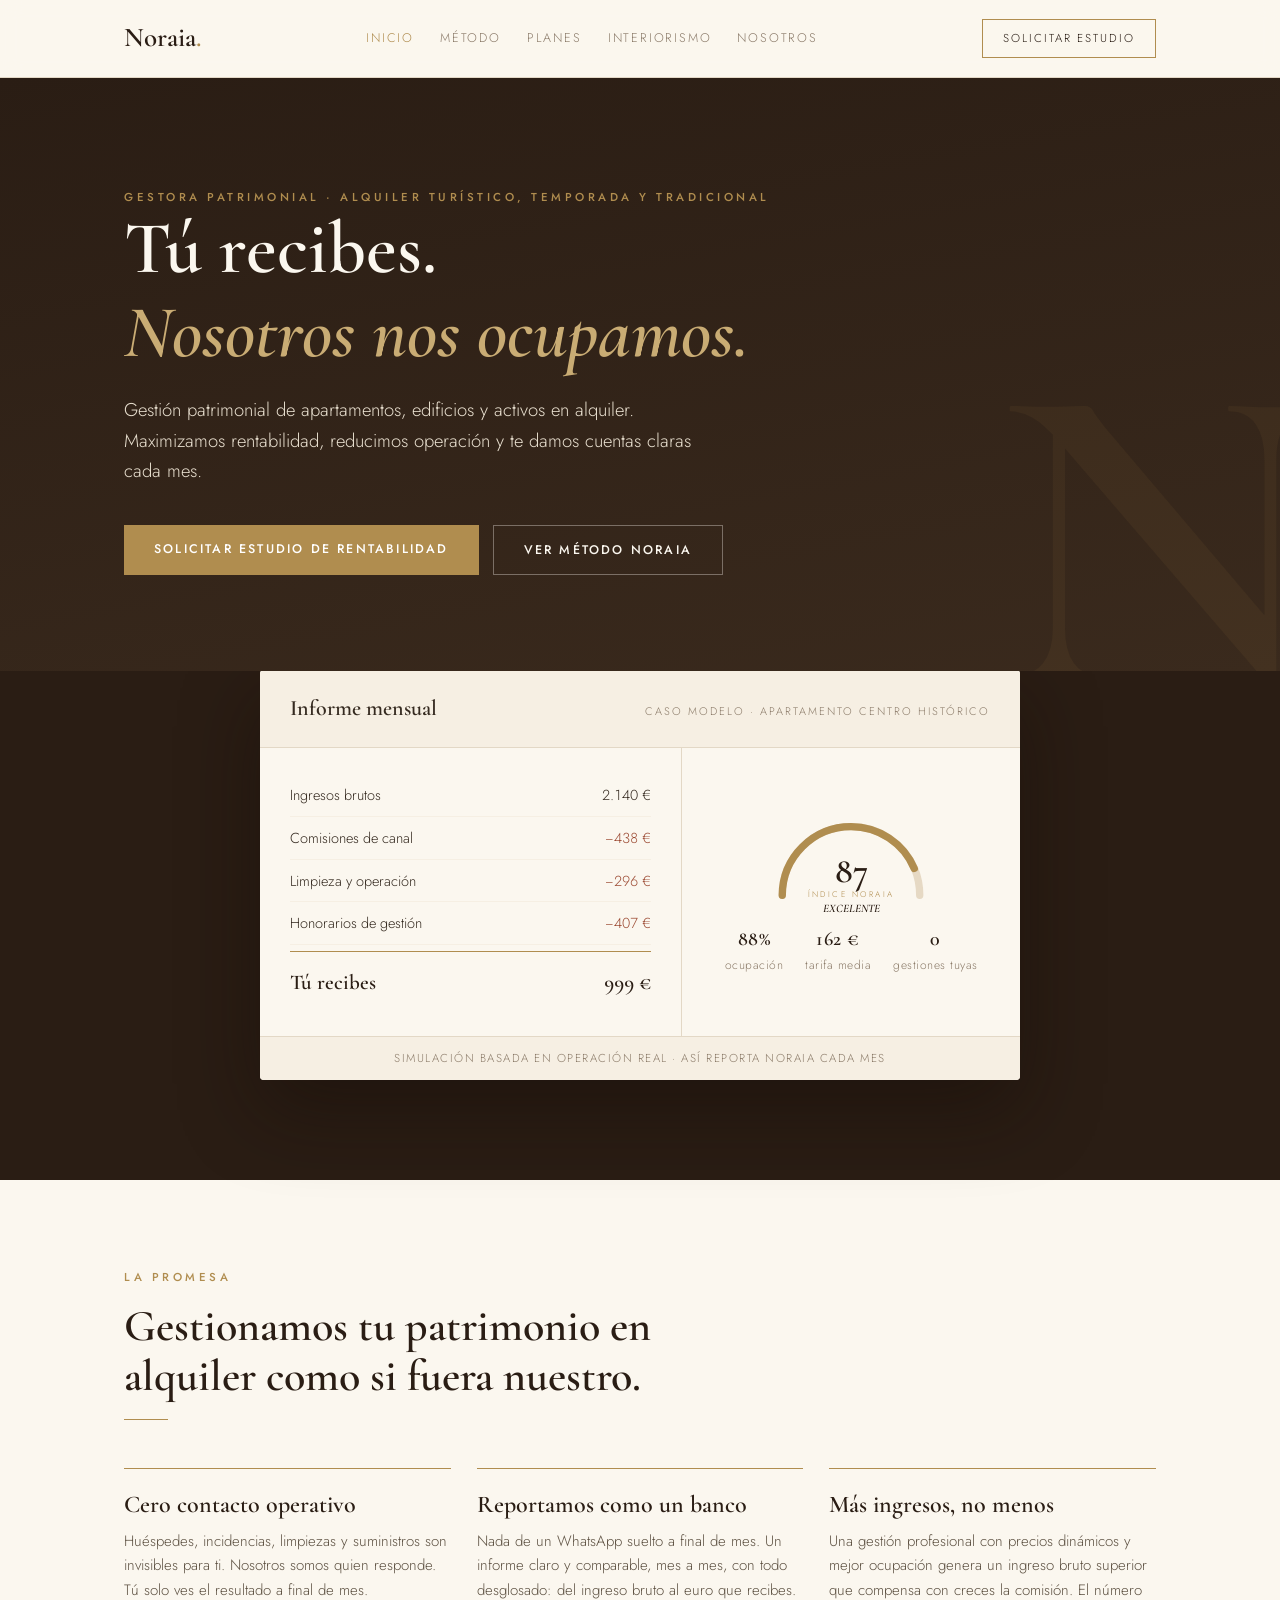
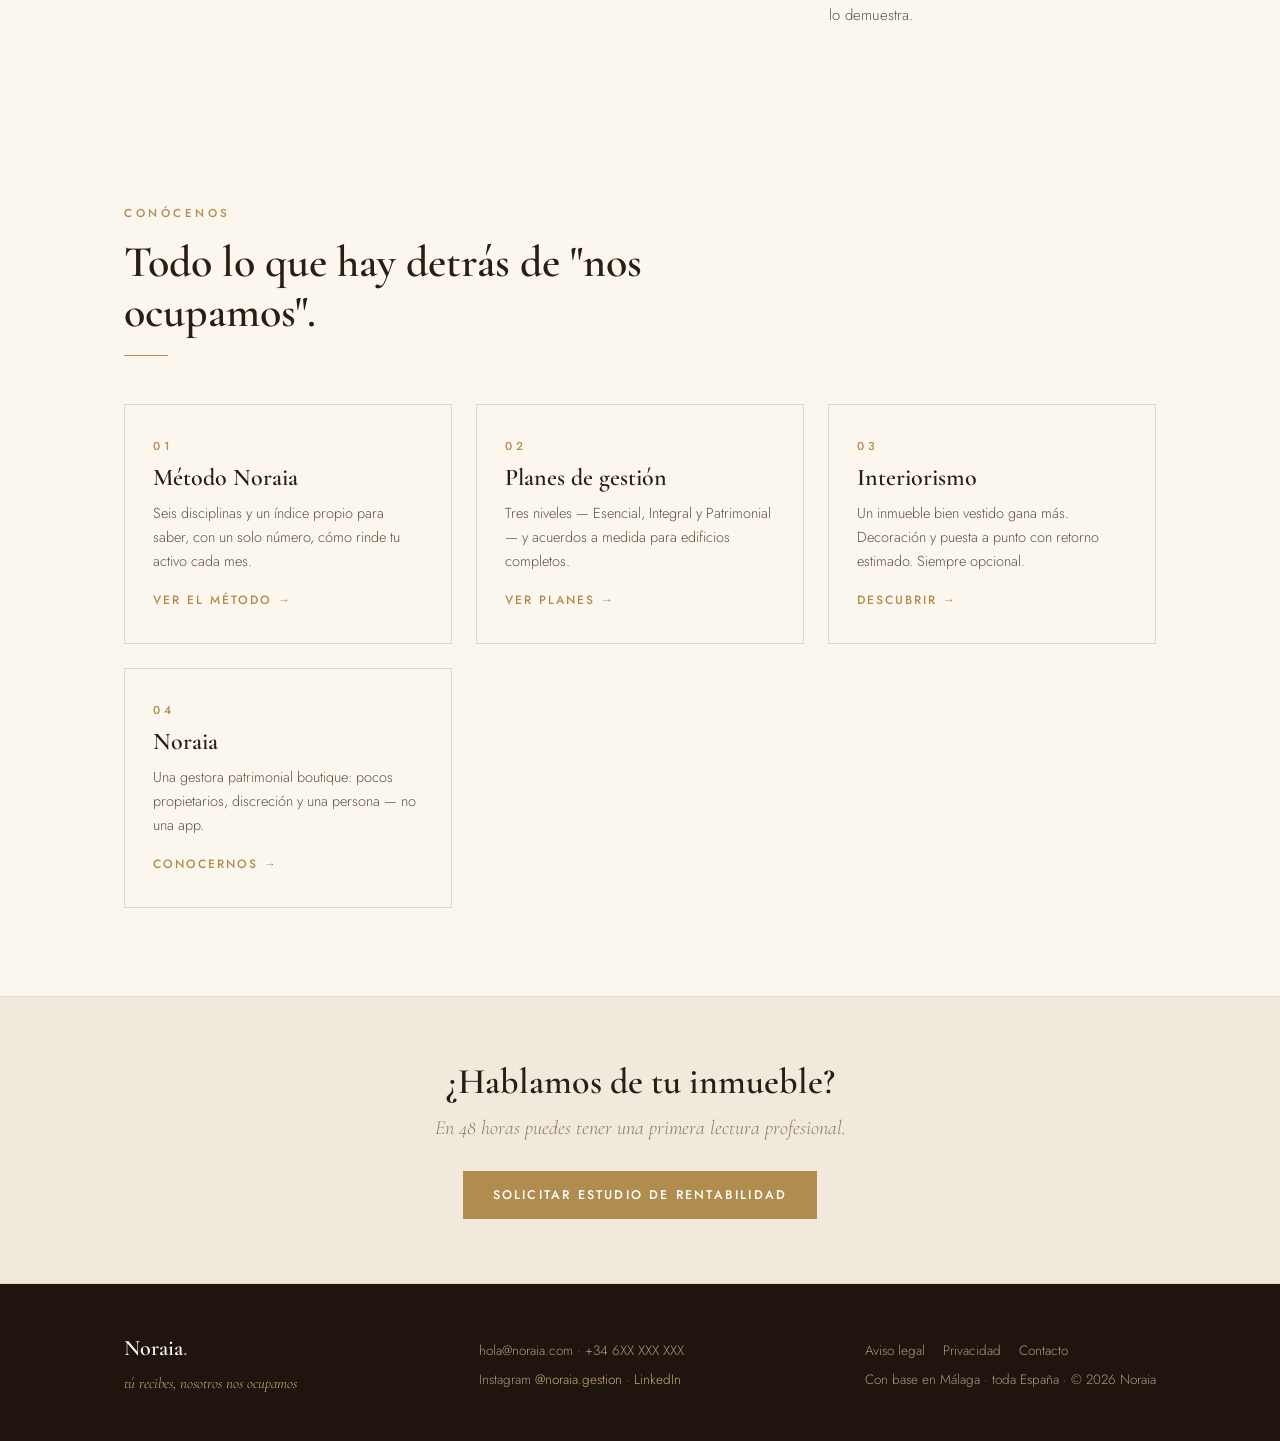
==== commit b662e3cf: "Add files via upload" ====
--- a/index.html
+++ b/index.html
@@ -4,201 +4,36 @@
 <meta charset="UTF-8">
 <meta name="viewport" content="width=device-width, initial-scale=1.0">
 <title>Noraia · Gestión patrimonial de alquiler</title>
-<meta name="description" content="Gestión patrimonial de apartamentos, edificios y activos en alquiler. Maximizamos rentabilidad, reducimos operación y te damos cuentas claras cada mes.">
+<meta name="description" content="Gestión patrimonial de apartamentos, edificios y activos en alquiler. Tú recibes, nosotros nos ocupamos.">
 <link rel="preconnect" href="https://fonts.googleapis.com">
 <link href="https://fonts.googleapis.com/css2?family=Cormorant+Garamond:ital,wght@0,500;0,600;0,700;1,500;1,600&family=Jost:wght@300;400;500;600&display=swap" rel="stylesheet">
-<style>
-  :root{
-    --espresso:#2a1d14; --espresso-soft:#3a2a1d;
-    --paper:#fbf7ef; --paper-2:#f6efe3; --sand:#f1e9dc;
-    --gold:#b08d4f; --gold-soft:#c9ac74; --gold-pale:#e6d9c4;
-    --ink:#352a20; --muted:#8c7c6a; --line:#e3d8c6;
-  }
-  *{margin:0;padding:0;box-sizing:border-box}
-  html{scroll-behavior:smooth}
-  body{font-family:Jost,-apple-system,sans-serif;font-weight:300;color:var(--ink);background:var(--paper);line-height:1.65}
-  h1,h2,h3{font-family:'Cormorant Garamond',Georgia,serif;font-weight:600;line-height:1.14;color:var(--espresso)}
-  a{color:inherit;text-decoration:none}
-  .wrap{max-width:1080px;margin:0 auto;padding:0 24px}
-  .eyebrow{font-size:11.5px;letter-spacing:3.5px;text-transform:uppercase;color:var(--gold);font-weight:500}
-  section{padding:88px 0}
-  .sec-head{max-width:660px;margin-bottom:48px}
-  .sec-head h2{font-size:clamp(30px,4.5vw,44px);margin-top:14px}
-  .sec-head p{color:var(--muted);margin-top:14px;font-size:17px}
-  .rule{width:44px;height:1px;background:var(--gold);margin-top:18px}
-
-  /* ---------- Nav ---------- */
-  nav{position:sticky;top:0;z-index:20;background:rgba(251,247,239,.94);backdrop-filter:blur(10px);border-bottom:1px solid var(--line)}
-  .nav-in{display:flex;align-items:center;justify-content:space-between;padding:16px 24px;max-width:1080px;margin:0 auto}
-  .logo{font-family:'Cormorant Garamond',serif;font-size:27px;font-weight:600;color:var(--espresso)}
-  .logo span{color:var(--gold)}
-  .nav-links{display:flex;gap:26px;font-size:12.5px;letter-spacing:1.8px;text-transform:uppercase;color:var(--muted)}
-  .nav-links a:hover{color:var(--gold)}
-  @media(max-width:820px){.nav-links{display:none}}
-  .nav-cta{border:1px solid var(--gold);color:var(--espresso);padding:9px 20px;font-size:11.5px;letter-spacing:2px;text-transform:uppercase}
-  .nav-cta:hover{background:var(--gold);color:#fff}
-
-  /* ---------- Hero ---------- */
-  header{background:linear-gradient(170deg,var(--espresso) 0%,var(--espresso-soft) 100%);color:var(--paper);padding:110px 0 96px;position:relative;overflow:hidden}
-  header::after{content:"N";position:absolute;right:-40px;bottom:-90px;font-family:'Cormorant Garamond',serif;font-size:440px;font-weight:600;color:rgba(176,141,79,.07);line-height:1;pointer-events:none}
-  .hero h1{font-size:clamp(42px,7.5vw,74px);color:var(--paper)}
-  .hero h1 em{font-style:italic;color:var(--gold-soft)}
-  .hero .sub{font-size:18.5px;color:#e8dfcf;max-width:600px;margin-top:20px}
-  .hero .acts{margin-top:38px;display:flex;gap:14px;flex-wrap:wrap}
-  .btn{display:inline-block;padding:14px 30px;font-size:12.5px;letter-spacing:2.2px;text-transform:uppercase;font-weight:500}
-  .btn-gold{background:var(--gold);color:#fff}
-  .btn-gold:hover{background:var(--gold-soft);color:var(--espresso)}
-  .btn-line{border:1px solid rgba(251,247,239,.35);color:var(--paper)}
-  .btn-line:hover{border-color:var(--gold-soft);color:var(--gold-soft)}
-
-  /* ---------- Informe mensual (tarjeta firma) ---------- */
-  .informe-band{background:var(--espresso);padding:0 0 100px;margin-top:-1px}
-  .informe{max-width:760px;margin:0 auto;background:var(--paper);border-radius:4px;box-shadow:0 30px 80px rgba(20,12,6,.45);overflow:hidden;transform:translateY(46px)}
-  .inf-head{background:var(--paper-2);border-bottom:1px solid var(--line);padding:20px 30px;display:flex;justify-content:space-between;align-items:baseline;flex-wrap:wrap;gap:8px}
-  .inf-head .t{font-family:'Cormorant Garamond',serif;font-size:22px;font-weight:600}
-  .inf-head .m{font-size:11px;letter-spacing:2px;text-transform:uppercase;color:var(--muted)}
-  .inf-body{display:grid;grid-template-columns:1.25fr 1fr;gap:0}
-  @media(max-width:640px){.inf-body{grid-template-columns:1fr}}
-  .inf-cascada{padding:26px 30px;border-right:1px solid var(--line)}
-  @media(max-width:640px){.inf-cascada{border-right:none;border-bottom:1px solid var(--line)}}
-  .inf-row{display:flex;justify-content:space-between;padding:9px 0;border-bottom:1px solid var(--paper-2);font-size:14.5px}
-  .inf-row span:last-child{font-variant-numeric:tabular-nums}
-  .inf-row.neg span:last-child{color:#9c4a33}
-  .inf-row.total{border-top:1.5px solid var(--gold);border-bottom:none;margin-top:6px;padding-top:14px}
-  .inf-row.total span{font-family:'Cormorant Garamond',serif;font-size:21px;font-weight:600;color:var(--espresso)}
-  .inf-inr{padding:26px 24px;display:flex;flex-direction:column;align-items:center;justify-content:center;gap:8px;background:var(--paper)}
-  .inf-kpis{display:flex;gap:22px;font-size:12px;color:var(--muted);letter-spacing:.5px}
-  .inf-kpis b{display:block;font-family:'Cormorant Garamond',serif;font-size:20px;color:var(--espresso);font-weight:600;text-align:center}
-  .inf-foot{background:var(--paper-2);border-top:1px solid var(--line);padding:12px 30px;font-size:11.5px;letter-spacing:1.5px;text-transform:uppercase;color:var(--muted);text-align:center}
-
-  /* ---------- Promesa ---------- */
-  .pilares{display:grid;grid-template-columns:repeat(auto-fit,minmax(270px,1fr));gap:26px}
-  .pilar{border-top:1px solid var(--gold);padding-top:22px}
-  .pilar h3{font-size:24px;margin-bottom:10px}
-  .pilar p{font-size:15px;color:#5d5142}
-
-  /* ---------- Método ---------- */
-  .metodo-band{background:var(--paper-2);border-top:1px solid var(--line);border-bottom:1px solid var(--line)}
-  .metodo{display:grid;grid-template-columns:repeat(auto-fit,minmax(300px,1fr));gap:1px;background:var(--line);border:1px solid var(--line)}
-  .met{background:var(--paper);padding:30px 28px}
-  .met .num{font-family:'Cormorant Garamond',serif;font-size:15px;font-style:italic;color:var(--gold)}
-  .met h3{font-size:22px;margin:6px 0 8px}
-  .met p{font-size:14.5px;color:#5d5142}
-
-  /* ---------- INR ---------- */
-  .inr-band{background:linear-gradient(165deg,var(--espresso),var(--espresso-soft));color:var(--paper)}
-  .inr-band .wrap{display:grid;grid-template-columns:300px 1fr;gap:56px;align-items:center}
-  @media(max-width:780px){.inr-band .wrap{grid-template-columns:1fr}}
-  .inr-band h2{color:var(--paper);font-size:clamp(30px,4.5vw,42px);margin-top:14px}
-  .inr-band p{color:#e8dfcf;margin-top:16px;font-size:16.5px}
-  .inr-band p b{color:var(--gold-soft);font-weight:500}
-
-  /* ---------- Planes ---------- */
-  .planes-band{background:var(--sand)}
-  .plan-grid{display:grid;grid-template-columns:repeat(auto-fit,minmax(270px,1fr));gap:24px}
-  .plan{background:var(--paper);border:1px solid var(--line);padding:38px 32px;display:flex;flex-direction:column}
-  .plan.destacado{border-color:var(--gold);box-shadow:0 14px 44px rgba(42,29,20,.10)}
-  .plan .nombre{font-family:'Cormorant Garamond',serif;font-size:27px;font-weight:600}
-  .plan .para{font-family:'Cormorant Garamond',serif;font-style:italic;font-size:16.5px;color:var(--muted);margin-top:4px;min-height:48px}
-  .plan .pct{font-family:'Cormorant Garamond',serif;font-size:54px;font-weight:600;color:var(--espresso);margin:14px 0 0}
-  .plan .pct small{font-size:15px;font-family:Jost;color:var(--muted);font-weight:300;letter-spacing:1px}
-  .plan ul{list-style:none;margin:22px 0 28px;flex:1}
-  .plan li{padding:8px 0;border-bottom:1px solid var(--paper-2);font-size:14.5px;color:#4c4134}
-  .plan li::before{content:"·";color:var(--gold);font-weight:600;margin-right:10px}
-  .plan .btn{text-align:center;background:var(--espresso);color:var(--paper)}
-  .plan.destacado .btn{background:var(--gold)}
-  .edificio-nota{margin-top:26px;font-family:'Cormorant Garamond',serif;font-style:italic;font-size:18px;color:var(--muted);text-align:center}
-  .edificio-nota b{color:var(--espresso);font-weight:600}
-
-  /* ---------- Regímenes ---------- */
-  .regs{display:grid;grid-template-columns:repeat(auto-fit,minmax(260px,1fr));gap:26px}
-  .reg{border-left:1px solid var(--gold);padding:4px 0 4px 24px}
-  .reg h3{font-size:22px}
-  .reg p{font-size:14.5px;color:#5d5142;margin-top:8px}
-
-  /* ---------- Interiorismo ---------- */
-  .interior-band{background:var(--paper-2);border-top:1px solid var(--line);border-bottom:1px solid var(--line)}
-  .interior{display:grid;grid-template-columns:repeat(auto-fit,minmax(280px,1fr));gap:26px}
-  .int-card{background:var(--paper);border:1px solid var(--line);padding:30px 28px}
-  .int-card .tag{font-size:11px;letter-spacing:2.5px;text-transform:uppercase;color:var(--gold);font-weight:500}
-  .int-card h3{font-size:22px;margin:8px 0}
-  .int-card p{font-size:14.5px;color:#5d5142}
-
-  /* ---------- Caso tipo ---------- */
-  .caso{max-width:640px;background:var(--paper);border:1px solid var(--line);border-top:2px solid var(--gold);padding:36px 38px}
-  .caso .t{font-family:'Cormorant Garamond',serif;font-size:25px;font-weight:600}
-  .caso dl{margin-top:20px}
-  .caso .fila{display:flex;justify-content:space-between;gap:16px;padding:10px 0;border-bottom:1px solid var(--paper-2);font-size:15px}
-  .caso dt{color:var(--muted)}
-  .caso dd{font-weight:400;color:var(--espresso);text-align:right}
-  .caso .nota{margin-top:18px;font-size:11.5px;letter-spacing:1.5px;text-transform:uppercase;color:var(--muted)}
-
-  /* ---------- Testimonios ---------- */
-  .testis{display:grid;grid-template-columns:repeat(auto-fit,minmax(270px,1fr));gap:26px}
-  .testi{background:var(--paper-2);border:1px solid var(--line);padding:30px 28px}
-  .testi q{font-family:'Cormorant Garamond',serif;font-size:20px;font-style:italic;color:var(--espresso);quotes:"“" "”"}
-  .testi .quien{margin-top:16px;font-size:12px;letter-spacing:2px;text-transform:uppercase;color:var(--muted)}
-
-  /* ---------- Sobre ---------- */
-  .sobre{max-width:720px}
-  .sobre p{font-size:18px;color:#4c4134;margin-top:18px}
-  .sobre p.lema{font-family:'Cormorant Garamond',serif;font-style:italic;font-size:24px;color:var(--espresso)}
-
-  /* ---------- Formulario ---------- */
-  .form-band{background:linear-gradient(170deg,var(--espresso),var(--espresso-soft));color:var(--paper)}
-  .form-band h2{color:var(--paper)}
-  .form-band .sec-head p{color:#d9cfbd}
-  .cta48{font-family:'Cormorant Garamond',serif;font-style:italic;font-size:22px;color:var(--gold-soft)}
-  .form{background:var(--paper);padding:40px;max-width:680px;color:var(--ink)}
-  .form .dos{display:grid;grid-template-columns:1fr 1fr;gap:0 20px}
-  @media(max-width:560px){.form .dos{grid-template-columns:1fr}}
-  .form label{display:block;font-size:11px;letter-spacing:2px;text-transform:uppercase;color:var(--muted);margin:18px 0 6px}
-  .form input,.form textarea,.form select{width:100%;border:1px solid var(--line);background:var(--paper-2);padding:12px 14px;font-family:Jost;font-size:15px;color:var(--ink)}
-  .form input:focus,.form textarea:focus,.form select:focus{outline:2px solid var(--gold)}
-  .form button{margin-top:28px;background:var(--gold);color:#fff;border:none;padding:15px 34px;font-family:Jost;font-size:12.5px;letter-spacing:2.2px;text-transform:uppercase;cursor:pointer}
-  .form button:hover{background:var(--espresso)}
-
-  footer{background:#1f150e;color:#a99a83;padding:46px 0;font-size:13.5px}
-  footer .wrap{display:flex;justify-content:space-between;gap:20px;flex-wrap:wrap;align-items:baseline}
-  footer .logo{color:var(--paper);font-size:22px}
-  footer .lema{font-family:'Cormorant Garamond',serif;font-style:italic;font-size:15px;margin-top:4px;color:var(--gold-soft)}
-
-  @media (prefers-reduced-motion: no-preference){
-    .reveal{opacity:0;transform:translateY(16px);transition:opacity .7s ease,transform .7s ease}
-    .reveal.on{opacity:1;transform:none}
-  }
-</style>
+<link rel="stylesheet" href="styles.css">
 </head>
 <body>
-
 <nav>
   <div class="nav-in">
-    <a class="logo" href="#top">Noraia<span>.</span></a>
+    <a class="logo" href="index.html">Noraia<span>.</span></a>
     <div class="nav-links">
-      <a href="#metodo">Método</a>
-      <a href="#inr">El índice</a>
-      <a href="#planes">Planes</a>
-      <a href="#interior">Interiorismo</a>
-      <a href="#sobre">Noraia</a>
+      <a href="index.html" style="color:var(--gold)">Inicio</a>
+      <a href="metodo.html">Método</a>
+      <a href="planes.html">Planes</a>
+      <a href="interiorismo.html">Interiorismo</a>
+      <a href="nosotros.html">Nosotros</a>
     </div>
-    <a class="nav-cta" href="#contacto">Solicitar estudio</a>
+    <a class="nav-cta" href="contacto.html">Solicitar estudio</a>
   </div>
 </nav>
-
-<!-- 1 · HERO -->
 <header id="top">
   <div class="wrap hero">
     <div class="eyebrow">Gestora patrimonial · Alquiler turístico, temporada y tradicional</div>
     <h1>Tú recibes.<br><em>Nosotros nos ocupamos.</em></h1>
     <p class="sub">Gestión patrimonial de apartamentos, edificios y activos en alquiler. Maximizamos rentabilidad, reducimos operación y te damos cuentas claras cada mes.</p>
     <div class="acts">
-      <a class="btn btn-gold" href="#contacto">Solicitar estudio de rentabilidad</a>
-      <a class="btn btn-line" href="#metodo">Ver método Noraia</a>
+      <a class="btn btn-gold" href="contacto.html">Solicitar estudio de rentabilidad</a>
+      <a class="btn btn-line" href="metodo.html">Ver método Noraia</a>
     </div>
   </div>
 </header>
-
-<!-- 2 · TARJETA INFORME MENSUAL -->
 <div class="informe-band">
   <div class="wrap">
     <div class="informe reveal" role="img" aria-label="Ejemplo de informe mensual Noraia">
@@ -234,7 +69,6 @@
   </div>
 </div>
 
-<!-- 3 · PROMESA -->
 <section>
   <div class="wrap">
     <div class="sec-head reveal">
@@ -258,230 +92,44 @@
     </div>
   </div>
 </section>
-
-<!-- 4 · MÉTODO NORAIA -->
-<section class="metodo-band" id="metodo">
+<section>
   <div class="wrap">
     <div class="sec-head reveal">
-      <div class="eyebrow">Método Noraia</div>
-      <h2>Seis disciplinas, un solo interlocutor.</h2>
+      <div class="eyebrow">Conócenos</div>
+      <h2>Todo lo que hay detrás de "nos ocupamos".</h2>
       <div class="rule"></div>
     </div>
-    <div class="metodo reveal">
-      <div class="met"><div class="num">i</div><h3>Revenue propio</h3><p>Precios con motor de reglas: antelación, ocupación futura, eventos y suelos por tipo de inmueble. Cada decisión, documentada con su hipótesis y su resultado.</p></div>
-      <div class="met"><div class="num">ii</div><h3>Informes mensuales</h3><p>Ocupación, tarifa media, ingresos y gastos, y el neto que recibes. Siempre sabes qué rinde tu activo y por qué.</p></div>
-      <div class="met"><div class="num">iii</div><h3>Gestión operativa</h3><p>Anuncios, huéspedes, check-in, limpieza y ropa de cama. La máquina funciona sola; tú no la escuchas.</p></div>
-      <div class="met"><div class="num">iv</div><h3>Mantenimiento</h3><p>No solo lo alquilamos: vigilamos su estado, anticipamos el mantenimiento y te avisamos cuando merece la pena invertir.</p></div>
-      <div class="met"><div class="num">v</div><h3>Interiorismo</h3><p>Un inmueble bien vestido factura por encima de su calle. Servicio opcional de decoración y puesta a punto, con retorno estimado antes de empezar.</p></div>
-      <div class="met"><div class="num">vi</div><h3>Estrategia por régimen</h3><p>No todo se alquila igual. Estudiamos tu activo y la normativa para elegir la fórmula que más rinde y menos riesgo asume.</p></div>
+    <div class="teasers">
+      <a class="teaser reveal" href="metodo.html"><div class="eyebrow">01</div><h3>Método Noraia</h3><p>Seis disciplinas y un índice propio para saber, con un solo número, cómo rinde tu activo cada mes.</p><div class="mas">Ver el método →</div></a>
+      <a class="teaser reveal" href="planes.html"><div class="eyebrow">02</div><h3>Planes de gestión</h3><p>Tres niveles — Esencial, Integral y Patrimonial — y acuerdos a medida para edificios completos.</p><div class="mas">Ver planes →</div></a>
+      <a class="teaser reveal" href="interiorismo.html"><div class="eyebrow">03</div><h3>Interiorismo</h3><p>Un inmueble bien vestido gana más. Decoración y puesta a punto con retorno estimado. Siempre opcional.</p><div class="mas">Descubrir →</div></a>
+      <a class="teaser reveal" href="nosotros.html"><div class="eyebrow">04</div><h3>Noraia</h3><p>Una gestora patrimonial boutique: pocos propietarios, discreción y una persona — no una app.</p><div class="mas">Conocernos →</div></a>
     </div>
   </div>
 </section>
-
-<!-- 5 · ÍNDICE NORAIA -->
-<section class="inr-band" id="inr">
-  <div class="wrap">
-    <div class="reveal">
-      <svg viewBox="0 0 220 132" style="width:100%;max-width:300px;display:block;margin:0 auto" role="img" aria-label="Índice Noraia de Revenue: 87 sobre 100, excelente">
-        <path d="M 26 108 A 84 84 0 0 1 194 108" fill="none" stroke="rgba(251,247,239,.14)" stroke-width="10" stroke-linecap="round"/>
-        <path id="arco" d="M 26 108 A 84 84 0 0 1 194 108" fill="none" stroke="var(--gold)" stroke-width="10" stroke-linecap="round" stroke-dasharray="264" stroke-dashoffset="264"/>
-        <text x="110" y="92" text-anchor="middle" fill="#fbf7ef" font-size="46" font-family="'Cormorant Garamond',serif" font-weight="600">87</text>
-        <text x="110" y="110" text-anchor="middle" fill="#c9ac74" font-size="10" font-family="Jost" letter-spacing="3">ÍNDICE NORAIA</text>
-        <text x="110" y="129" text-anchor="middle" fill="#c9ac74" font-size="15" font-family="'Cormorant Garamond',serif" font-style="italic" font-weight="600">EXCELENTE</text>
-      </svg>
-    </div>
-    <div class="reveal">
-      <div class="eyebrow">El sistema de revenue</div>
-      <h2>Un solo indicador para saber cómo rinde tu activo.</h2>
-      <p>El <b>Índice Noraia de Revenue</b> resume el mes de tu inmueble en una puntuación de 0 a 100: ocupación frente a objetivo, tarifa media, cancelaciones y calidad de las reseñas, ponderados con datos reales.</p>
-      <p>Detrás hay un sistema completo: cuadro de mando por inmueble, análisis de cancelaciones y antelación, experimentos de precio medidos y una base de conocimiento que aprende de cada decisión. <b>Es nuestra ventaja, y trabaja para tu patrimonio.</b></p>
+<div class="cta-band">
+  <h2>¿Hablamos de tu inmueble?</h2>
+  <p>En 48 horas puedes tener una primera lectura profesional.</p>
+  <a class="btn btn-gold" href="contacto.html">Solicitar estudio de rentabilidad</a>
+</div>
+<footer>
+  <div class="wrap" style="display:block">
+    <div style="display:flex;justify-content:space-between;gap:24px;flex-wrap:wrap;align-items:baseline">
+      <div>
+        <div class="logo">Noraia<span style="color:var(--gold)">.</span></div>
+        <div class="lema">tú recibes, nosotros nos ocupamos</div>
+      </div>
+      <div>
+        <div>hola@noraia.com · +34 6XX XXX XXX</div>
+        <div style="margin-top:6px">Instagram <a href="https://instagram.com/noraia.gestion" style="color:var(--gold-soft)">@noraia.gestion</a> · <a href="https://linkedin.com" style="color:var(--gold-soft)">LinkedIn</a></div>
+      </div>
+      <div style="text-align:right">
+        <div class="flinks"><a href="legal.html">Aviso legal</a><a href="privacidad.html">Privacidad</a><a href="contacto.html">Contacto</a></div>
+        <div style="margin-top:6px">Con base en Málaga · toda España · © 2026 Noraia</div>
+      </div>
     </div>
   </div>
-</section>
-
-<!-- 6 · PLANES -->
-<section class="planes-band" id="planes">
-  <div class="wrap">
-    <div class="sec-head reveal">
-      <div class="eyebrow">Planes de gestión</div>
-      <h2>Tres niveles. El que cada patrimonio necesita.</h2>
-      <p>Porcentaje sobre ingresos generados. Sin cuotas fijas, sin permanencias: eliges por el servicio que recibes, no por cuánto patrimonio tienes.</p>
-      <div class="rule"></div>
-    </div>
-    <div class="plan-grid">
-      <div class="plan reveal">
-        <div class="nombre">Esencial</div>
-        <div class="para">Para propietarios que quieren delegar la comercialización.</div>
-        <div class="pct">15<small>% + IVA</small></div>
-        <ul>
-          <li>Anuncios y posicionamiento en canales</li>
-          <li>Precios con el sistema Noraia</li>
-          <li>Atención al huésped digital</li>
-          <li>Informe mensual de resultados</li>
-        </ul>
-        <a class="btn" href="#contacto">Solicitar estudio</a>
-      </div>
-      <div class="plan destacado reveal">
-        <div class="nombre">Integral</div>
-        <div class="para">Para activos que necesitan gestión completa.</div>
-        <div class="pct">19<small>% + IVA</small></div>
-        <ul>
-          <li>Todo lo del plan Esencial</li>
-          <li>Check-in, limpieza y ropa de cama</li>
-          <li>Mantenimiento e incidencias</li>
-          <li>Supervisión de calidad y reposición</li>
-          <li>Acceso al panel de tu inmueble</li>
-        </ul>
-        <a class="btn" href="#contacto">Solicitar estudio</a>
-      </div>
-      <div class="plan reveal">
-        <div class="nombre">Patrimonial</div>
-        <div class="para">Para edificios, carteras o inmuebles con estrategia a largo plazo.</div>
-        <div class="pct">23<small>% + IVA</small></div>
-        <ul>
-          <li>Todo lo del plan Integral</li>
-          <li>Estrategia multi-régimen y normativa</li>
-          <li>Rentabilidad neta sobre valor del activo</li>
-          <li>Plan anual de inversión y mejoras</li>
-          <li>Interlocución única: tú solo recibes</li>
-        </ul>
-        <a class="btn" href="#contacto">Solicitar estudio</a>
-      </div>
-    </div>
-    <div class="edificio-nota reveal">¿Un edificio completo? <b>Diseñamos un acuerdo a medida</b> con cuota fija y comisión reducida.</div>
-  </div>
-</section>
-
-<!-- 7 · DEL APARTAMENTO AL EDIFICIO / REGÍMENES -->
-<section>
-  <div class="wrap">
-    <div class="sec-head reveal">
-      <div class="eyebrow">Del apartamento al edificio completo</div>
-      <h2>El régimen óptimo para cada inmueble.</h2>
-      <p>Aceptamos desde un apartamento hasta carteras enteras, en cualquier ciudad. Y no todo se alquila igual:</p>
-      <div class="rule"></div>
-    </div>
-    <div class="regs">
-      <div class="reg reveal"><h3>Turístico</h3><p>Máxima rentabilidad por noche donde la ubicación y la licencia lo permiten.</p></div>
-      <div class="reg reveal"><h3>Temporada</h3><p>Estancias de meses para profesionales y nómadas. Estabilidad con buen precio.</p></div>
-      <div class="reg reveal"><h3>Tradicional</h3><p>Renta a largo plazo cuando lo que buscas es tranquilidad absoluta y cero gestión.</p></div>
-    </div>
-  </div>
-</section>
-
-<!-- 8 · INTERIORISMO -->
-<section class="interior-band" id="interior">
-  <div class="wrap">
-    <div class="sec-head reveal">
-      <div class="eyebrow">Servicio opcional · Interiorismo</div>
-      <h2>Un inmueble bien vestido gana más.</h2>
-      <p>Lo tenemos comprobado: en la misma calle, la propiedad bien decorada factura muy por encima de la que "cumple". Si quieres, también nos ocupamos de eso.</p>
-      <div class="rule"></div>
-    </div>
-    <div class="interior">
-      <div class="int-card reveal"><div class="tag">Proyecto</div><h3>Decoración con criterio comercial</h3><p>Interiorismo pensado para la foto, la reseña y el precio por noche: paleta, mobiliario, iluminación y los detalles que un huésped recuerda. Transformación, no obra.</p></div>
-      <div class="int-card reveal"><div class="tag">Puesta a punto</div><h3>Equipamiento y estreno</h3><p>Textiles, menaje, guía del huésped y fotografía profesional. El inmueble sale al mercado con identidad propia desde el primer día.</p></div>
-      <div class="int-card reveal"><div class="tag">A tu ritmo</div><h3>Siempre opcional</h3><p>Servicio independiente de la gestión: presupuesto cerrado y retorno estimado antes de empezar. Si tu propiedad ya está lista, la gestionamos tal cual está.</p></div>
-    </div>
-  </div>
-</section>
-
-<!-- 9 · CASO TIPO -->
-<section>
-  <div class="wrap">
-    <div class="sec-head reveal">
-      <div class="eyebrow">Ejemplo de trabajo</div>
-      <h2>Así leemos un inmueble.</h2>
-      <div class="rule"></div>
-    </div>
-    <div class="caso reveal">
-      <div class="t">Caso tipo · Apartamento centro histórico</div>
-      <dl>
-        <div class="fila"><dt>Ingreso bruto estimado</dt><dd>2.140 €/mes</dd></div>
-        <div class="fila"><dt>Ocupación objetivo</dt><dd>85–90 %</dd></div>
-        <div class="fila"><dt>Régimen recomendado</dt><dd>Turístico + temporada</dd></div>
-        <div class="fila"><dt>Prioridad de gestión</dt><dd>Mejorar tarifa media y reducir cancelaciones</dd></div>
-      </dl>
-      <div class="nota">Simulación basada en operación real</div>
-    </div>
-  </div>
-</section>
-
-<!-- 10 · TESTIMONIOS -->
-<section class="metodo-band">
-  <div class="wrap">
-    <div class="sec-head reveal">
-      <div class="eyebrow">Lo que dicen los huéspedes</div>
-      <h2>La calidad se lee en las reseñas.</h2>
-      <div class="rule"></div>
-    </div>
-    <div class="testis">
-      <div class="testi reveal"><q>Apartamento impecable, comunicación rápida y ubicación perfecta.</q><div class="quien">Huésped · Heredia Suites</div></div>
-      <div class="testi reveal"><q>Todo como en las fotos y el check-in, facilísimo. Repetiremos seguro.</q><div class="quien">Huésped · Heredia Suites</div></div>
-      <div class="testi reveal"><q>Se nota que hay alguien detrás cuidando cada detalle.</q><div class="quien">Huésped · Heredia Suites</div></div>
-    </div>
-  </div>
-</section>
-
-<!-- 11 · SOBRE NORAIA -->
-<section id="sobre">
-  <div class="wrap sobre">
-    <div class="eyebrow reveal">Sobre Noraia</div>
-    <h2 class="reveal" style="font-size:clamp(30px,4.5vw,42px);margin-top:14px">Discreción, criterio y una persona, no una app.</h2>
-    <p class="reveal">Noraia nace como una gestora independiente de patrimonio en alquiler. Cada inmueble se trabaja con una red de colaboradores especializados: limpieza, mantenimiento, interiorismo, revenue y atención al huésped.</p>
-    <p class="reveal">Trabajamos con pocos propietarios y los conocemos a todos. Detrás de Noraia hay un interlocutor único que conoce tu inmueble y cuida de él durante todo el año. Tu patrimonio se trata con la reserva que merece.</p>
-    <p class="lema reveal">tú recibes, nosotros nos ocupamos.</p>
-  </div>
-</section>
-
-<!-- 12 · FORMULARIO -->
-<section class="form-band" id="contacto">
-  <div class="wrap">
-    <div class="sec-head reveal">
-      <div class="eyebrow">Estudio de rentabilidad</div>
-      <h2>Cuéntanos qué tienes. Nosotros hacemos el resto.</h2>
-      <p class="cta48">En 48 horas puedes tener una primera lectura profesional de tu inmueble.</p>
-    </div>
-    <!-- IMPORTANTE: crea una cuenta gratis en formspree.io y sustituye TU_CODIGO -->
-    <form class="form reveal" action="https://formspree.io/f/TU_CODIGO" method="POST">
-      <div class="dos">
-        <div><label for="nombre">Nombre</label><input id="nombre" type="text" name="nombre" required></div>
-        <div><label for="telefono">Teléfono</label><input id="telefono" type="tel" name="telefono"></div>
-      </div>
-      <label for="email">Email</label>
-      <input id="email" type="email" name="email" required>
-      <div class="dos">
-        <div>
-          <label for="tipo">Tipo de propiedad</label>
-          <select id="tipo" name="tipo">
-            <option>Apartamento</option>
-            <option>Varios apartamentos</option>
-            <option>Edificio completo</option>
-            <option>Todavía explorando</option>
-          </select>
-        </div>
-        <div><label for="unidades">Nº de unidades</label><input id="unidades" type="number" name="unidades" min="1" placeholder="1"></div>
-      </div>
-      <label for="ciudad">Ciudad / zona</label>
-      <input id="ciudad" type="text" name="ciudad" placeholder="Málaga centro, Madrid, Sevilla…">
-      <label for="mensaje">Mensaje</label>
-      <textarea id="mensaje" name="mensaje" rows="4" placeholder="Situación actual, licencia, qué te gustaría conseguir…"></textarea>
-      <button type="submit">Solicitar estudio de rentabilidad</button>
-    </form>
-  </div>
-</section>
-
-<footer>
-  <div class="wrap">
-    <div>
-      <div class="logo">Noraia<span style="color:var(--gold)">.</span></div>
-      <div class="lema">tú recibes, nosotros nos ocupamos</div>
-    </div>
-    <div>Con base en Málaga · operamos en toda España · hola@noraia.com</div>
-    <div>© 2026 Noraia</div>
-  </div>
 </footer>
-
 <script>
   const io = new IntersectionObserver((es)=>es.forEach(e=>{if(e.isIntersecting){e.target.classList.add('on');io.unobserve(e.target)}}),{threshold:.12});
   document.querySelectorAll('.reveal').forEach(el=>io.observe(el));
@@ -492,4 +140,4 @@
   dibujar('arco',.87);dibujar('arco-mini',.87);
 </script>
 </body>
-</html>
+</html>
--- a/styles.css
+++ b/styles.css
@@ -0,0 +1,185 @@
+
+  :root{
+    --espresso:#2a1d14; --espresso-soft:#3a2a1d;
+    --paper:#fbf7ef; --paper-2:#f6efe3; --sand:#f1e9dc;
+    --gold:#b08d4f; --gold-soft:#c9ac74; --gold-pale:#e6d9c4;
+    --ink:#352a20; --muted:#8c7c6a; --line:#e3d8c6;
+  }
+  *{margin:0;padding:0;box-sizing:border-box}
+  html{scroll-behavior:smooth}
+  body{font-family:Jost,-apple-system,sans-serif;font-weight:300;color:var(--ink);background:var(--paper);line-height:1.65}
+  h1,h2,h3{font-family:'Cormorant Garamond',Georgia,serif;font-weight:600;line-height:1.14;color:var(--espresso)}
+  a{color:inherit;text-decoration:none}
+  .wrap{max-width:1080px;margin:0 auto;padding:0 24px}
+  .eyebrow{font-size:11.5px;letter-spacing:3.5px;text-transform:uppercase;color:var(--gold);font-weight:500}
+  section{padding:88px 0}
+  .sec-head{max-width:660px;margin-bottom:48px}
+  .sec-head h2{font-size:clamp(30px,4.5vw,44px);margin-top:14px}
+  .sec-head p{color:var(--muted);margin-top:14px;font-size:17px}
+  .rule{width:44px;height:1px;background:var(--gold);margin-top:18px}
+
+  /* ---------- Nav ---------- */
+  nav{position:sticky;top:0;z-index:20;background:rgba(251,247,239,.94);backdrop-filter:blur(10px);border-bottom:1px solid var(--line)}
+  .nav-in{display:flex;align-items:center;justify-content:space-between;padding:16px 24px;max-width:1080px;margin:0 auto}
+  .logo{font-family:'Cormorant Garamond',serif;font-size:27px;font-weight:600;color:var(--espresso)}
+  .logo span{color:var(--gold)}
+  .nav-links{display:flex;gap:26px;font-size:12.5px;letter-spacing:1.8px;text-transform:uppercase;color:var(--muted)}
+  .nav-links a:hover{color:var(--gold)}
+  @media(max-width:820px){.nav-links{display:none}}
+  .nav-cta{border:1px solid var(--gold);color:var(--espresso);padding:9px 20px;font-size:11.5px;letter-spacing:2px;text-transform:uppercase}
+  .nav-cta:hover{background:var(--gold);color:#fff}
+
+  /* ---------- Hero ---------- */
+  header{background:linear-gradient(170deg,var(--espresso) 0%,var(--espresso-soft) 100%);color:var(--paper);padding:110px 0 96px;position:relative;overflow:hidden}
+  header::after{content:"N";position:absolute;right:-40px;bottom:-90px;font-family:'Cormorant Garamond',serif;font-size:440px;font-weight:600;color:rgba(176,141,79,.07);line-height:1;pointer-events:none}
+  .hero h1{font-size:clamp(42px,7.5vw,74px);color:var(--paper)}
+  .hero h1 em{font-style:italic;color:var(--gold-soft)}
+  .hero .sub{font-size:18.5px;color:#e8dfcf;max-width:600px;margin-top:20px}
+  .hero .acts{margin-top:38px;display:flex;gap:14px;flex-wrap:wrap}
+  .btn{display:inline-block;padding:14px 30px;font-size:12.5px;letter-spacing:2.2px;text-transform:uppercase;font-weight:500}
+  .btn-gold{background:var(--gold);color:#fff}
+  .btn-gold:hover{background:var(--gold-soft);color:var(--espresso)}
+  .btn-line{border:1px solid rgba(251,247,239,.35);color:var(--paper)}
+  .btn-line:hover{border-color:var(--gold-soft);color:var(--gold-soft)}
+
+  /* ---------- Informe mensual (tarjeta firma) ---------- */
+  .informe-band{background:var(--espresso);padding:0 0 100px;margin-top:-1px}
+  .informe{max-width:760px;margin:0 auto;background:var(--paper);border-radius:4px;box-shadow:0 30px 80px rgba(20,12,6,.45);overflow:hidden;transform:translateY(46px)}
+  .inf-head{background:var(--paper-2);border-bottom:1px solid var(--line);padding:20px 30px;display:flex;justify-content:space-between;align-items:baseline;flex-wrap:wrap;gap:8px}
+  .inf-head .t{font-family:'Cormorant Garamond',serif;font-size:22px;font-weight:600}
+  .inf-head .m{font-size:11px;letter-spacing:2px;text-transform:uppercase;color:var(--muted)}
+  .inf-body{display:grid;grid-template-columns:1.25fr 1fr;gap:0}
+  @media(max-width:640px){.inf-body{grid-template-columns:1fr}}
+  .inf-cascada{padding:26px 30px;border-right:1px solid var(--line)}
+  @media(max-width:640px){.inf-cascada{border-right:none;border-bottom:1px solid var(--line)}}
+  .inf-row{display:flex;justify-content:space-between;padding:9px 0;border-bottom:1px solid var(--paper-2);font-size:14.5px}
+  .inf-row span:last-child{font-variant-numeric:tabular-nums}
+  .inf-row.neg span:last-child{color:#9c4a33}
+  .inf-row.total{border-top:1.5px solid var(--gold);border-bottom:none;margin-top:6px;padding-top:14px}
+  .inf-row.total span{font-family:'Cormorant Garamond',serif;font-size:21px;font-weight:600;color:var(--espresso)}
+  .inf-inr{padding:26px 24px;display:flex;flex-direction:column;align-items:center;justify-content:center;gap:8px;background:var(--paper)}
+  .inf-kpis{display:flex;gap:22px;font-size:12px;color:var(--muted);letter-spacing:.5px}
+  .inf-kpis b{display:block;font-family:'Cormorant Garamond',serif;font-size:20px;color:var(--espresso);font-weight:600;text-align:center}
+  .inf-foot{background:var(--paper-2);border-top:1px solid var(--line);padding:12px 30px;font-size:11.5px;letter-spacing:1.5px;text-transform:uppercase;color:var(--muted);text-align:center}
+
+  /* ---------- Promesa ---------- */
+  .pilares{display:grid;grid-template-columns:repeat(auto-fit,minmax(270px,1fr));gap:26px}
+  .pilar{border-top:1px solid var(--gold);padding-top:22px}
+  .pilar h3{font-size:24px;margin-bottom:10px}
+  .pilar p{font-size:15px;color:#5d5142}
+
+  /* ---------- Método ---------- */
+  .metodo-band{background:var(--paper-2);border-top:1px solid var(--line);border-bottom:1px solid var(--line)}
+  .metodo{display:grid;grid-template-columns:repeat(auto-fit,minmax(300px,1fr));gap:1px;background:var(--line);border:1px solid var(--line)}
+  .met{background:var(--paper);padding:30px 28px}
+  .met .num{font-family:'Cormorant Garamond',serif;font-size:15px;font-style:italic;color:var(--gold)}
+  .met h3{font-size:22px;margin:6px 0 8px}
+  .met p{font-size:14.5px;color:#5d5142}
+
+  /* ---------- INR ---------- */
+  .inr-band{background:linear-gradient(165deg,var(--espresso),var(--espresso-soft));color:var(--paper)}
+  .inr-band .wrap{display:grid;grid-template-columns:300px 1fr;gap:56px;align-items:center}
+  @media(max-width:780px){.inr-band .wrap{grid-template-columns:1fr}}
+  .inr-band h2{color:var(--paper);font-size:clamp(30px,4.5vw,42px);margin-top:14px}
+  .inr-band p{color:#e8dfcf;margin-top:16px;font-size:16.5px}
+  .inr-band p b{color:var(--gold-soft);font-weight:500}
+
+  /* ---------- Planes ---------- */
+  .planes-band{background:var(--sand)}
+  .plan-grid{display:grid;grid-template-columns:repeat(auto-fit,minmax(270px,1fr));gap:24px}
+  .plan{background:var(--paper);border:1px solid var(--line);padding:38px 32px;display:flex;flex-direction:column}
+  .plan.destacado{border-color:var(--gold);box-shadow:0 14px 44px rgba(42,29,20,.10)}
+  .plan .nombre{font-family:'Cormorant Garamond',serif;font-size:27px;font-weight:600}
+  .plan .para{font-family:'Cormorant Garamond',serif;font-style:italic;font-size:16.5px;color:var(--muted);margin-top:4px;min-height:48px}
+  .plan .pct{font-family:'Cormorant Garamond',serif;font-size:54px;font-weight:600;color:var(--espresso);margin:14px 0 0}
+  .plan .pct small{font-size:15px;font-family:Jost;color:var(--muted);font-weight:300;letter-spacing:1px}
+  .plan ul{list-style:none;margin:22px 0 28px;flex:1}
+  .plan li{padding:8px 0;border-bottom:1px solid var(--paper-2);font-size:14.5px;color:#4c4134}
+  .plan li::before{content:"·";color:var(--gold);font-weight:600;margin-right:10px}
+  .plan .btn{text-align:center;background:var(--espresso);color:var(--paper)}
+  .plan.destacado .btn{background:var(--gold)}
+  .edificio-nota{margin-top:26px;font-family:'Cormorant Garamond',serif;font-style:italic;font-size:18px;color:var(--muted);text-align:center}
+  .edificio-nota b{color:var(--espresso);font-weight:600}
+
+  /* ---------- Regímenes ---------- */
+  .regs{display:grid;grid-template-columns:repeat(auto-fit,minmax(260px,1fr));gap:26px}
+  .reg{border-left:1px solid var(--gold);padding:4px 0 4px 24px}
+  .reg h3{font-size:22px}
+  .reg p{font-size:14.5px;color:#5d5142;margin-top:8px}
+
+  /* ---------- Interiorismo ---------- */
+  .interior-band{background:var(--paper-2);border-top:1px solid var(--line);border-bottom:1px solid var(--line)}
+  .interior{display:grid;grid-template-columns:repeat(auto-fit,minmax(280px,1fr));gap:26px}
+  .int-card{background:var(--paper);border:1px solid var(--line);padding:30px 28px}
+  .int-card .tag{font-size:11px;letter-spacing:2.5px;text-transform:uppercase;color:var(--gold);font-weight:500}
+  .int-card h3{font-size:22px;margin:8px 0}
+  .int-card p{font-size:14.5px;color:#5d5142}
+
+  /* ---------- Caso tipo ---------- */
+  .caso{max-width:640px;background:var(--paper);border:1px solid var(--line);border-top:2px solid var(--gold);padding:36px 38px}
+  .caso .t{font-family:'Cormorant Garamond',serif;font-size:25px;font-weight:600}
+  .caso dl{margin-top:20px}
+  .caso .fila{display:flex;justify-content:space-between;gap:16px;padding:10px 0;border-bottom:1px solid var(--paper-2);font-size:15px}
+  .caso dt{color:var(--muted)}
+  .caso dd{font-weight:400;color:var(--espresso);text-align:right}
+  .caso .nota{margin-top:18px;font-size:11.5px;letter-spacing:1.5px;text-transform:uppercase;color:var(--muted)}
+
+  /* ---------- Testimonios ---------- */
+  .testis{display:grid;grid-template-columns:repeat(auto-fit,minmax(270px,1fr));gap:26px}
+  .testi{background:var(--paper-2);border:1px solid var(--line);padding:30px 28px}
+  .testi q{font-family:'Cormorant Garamond',serif;font-size:20px;font-style:italic;color:var(--espresso);quotes:"“" "”"}
+  .testi .quien{margin-top:16px;font-size:12px;letter-spacing:2px;text-transform:uppercase;color:var(--muted)}
+
+  /* ---------- Sobre ---------- */
+  .sobre{max-width:720px}
+  .sobre p{font-size:18px;color:#4c4134;margin-top:18px}
+  .sobre p.lema{font-family:'Cormorant Garamond',serif;font-style:italic;font-size:24px;color:var(--espresso)}
+
+  /* ---------- Formulario ---------- */
+  .form-band{background:linear-gradient(170deg,var(--espresso),var(--espresso-soft));color:var(--paper)}
+  .form-band h2{color:var(--paper)}
+  .form-band .sec-head p{color:#d9cfbd}
+  .cta48{font-family:'Cormorant Garamond',serif;font-style:italic;font-size:22px;color:var(--gold-soft)}
+  .form{background:var(--paper);padding:40px;max-width:680px;color:var(--ink)}
+  .form .dos{display:grid;grid-template-columns:1fr 1fr;gap:0 20px}
+  @media(max-width:560px){.form .dos{grid-template-columns:1fr}}
+  .form label{display:block;font-size:11px;letter-spacing:2px;text-transform:uppercase;color:var(--muted);margin:18px 0 6px}
+  .form input,.form textarea,.form select{width:100%;border:1px solid var(--line);background:var(--paper-2);padding:12px 14px;font-family:Jost;font-size:15px;color:var(--ink)}
+  .form input:focus,.form textarea:focus,.form select:focus{outline:2px solid var(--gold)}
+  .form button{margin-top:28px;background:var(--gold);color:#fff;border:none;padding:15px 34px;font-family:Jost;font-size:12.5px;letter-spacing:2.2px;text-transform:uppercase;cursor:pointer}
+  .form button:hover{background:var(--espresso)}
+
+  footer{background:#1f150e;color:#a99a83;padding:46px 0;font-size:13.5px}
+  footer .wrap{display:flex;justify-content:space-between;gap:20px;flex-wrap:wrap;align-items:baseline}
+  footer .logo{color:var(--paper);font-size:22px}
+  footer .lema{font-family:'Cormorant Garamond',serif;font-style:italic;font-size:15px;margin-top:4px;color:var(--gold-soft)}
+
+  @media (prefers-reduced-motion: no-preference){
+    .reveal{opacity:0;transform:translateY(16px);transition:opacity .7s ease,transform .7s ease}
+    .reveal.on{opacity:1;transform:none}
+  }
+
+  /* ---- Multipágina ---- */
+  .page-hero{background:linear-gradient(170deg,var(--espresso),var(--espresso-soft));color:var(--paper);padding:74px 0 58px}
+  .page-hero h1{font-size:clamp(34px,5.5vw,54px);color:var(--paper);margin-top:14px}
+  .page-hero p{color:#e8dfcf;max-width:620px;margin-top:14px;font-size:17px}
+  .teasers{display:grid;grid-template-columns:repeat(auto-fit,minmax(250px,1fr));gap:24px}
+  .teaser{background:var(--paper);border:1px solid var(--line);padding:32px 28px;display:flex;flex-direction:column;transition:box-shadow .3s ease,transform .3s ease}
+  .teaser:hover{box-shadow:0 14px 40px rgba(42,29,20,.10);transform:translateY(-3px)}
+  .teaser h3{font-size:24px;margin:8px 0 10px}
+  .teaser p{font-size:14.5px;color:#5d5142;flex:1}
+  .teaser .mas{margin-top:18px;font-size:12px;letter-spacing:2px;text-transform:uppercase;color:var(--gold);font-weight:500}
+  .cta-band{background:var(--sand);border-top:1px solid var(--line);border-bottom:1px solid var(--line);text-align:center;padding:64px 24px}
+  .cta-band h2{font-size:clamp(26px,4vw,36px)}
+  .cta-band p{font-family:'Cormorant Garamond',serif;font-style:italic;font-size:20px;color:var(--muted);margin:10px 0 26px}
+  .contact-data{display:grid;grid-template-columns:repeat(auto-fit,minmax(220px,1fr));gap:24px;margin-bottom:44px}
+  .cd{border-top:1px solid var(--gold);padding-top:18px}
+  .cd .k{font-size:11px;letter-spacing:2.5px;text-transform:uppercase;color:var(--muted)}
+  .cd .v{font-family:'Cormorant Garamond',serif;font-size:21px;font-weight:600;color:var(--espresso);margin-top:6px}
+  .cd .v a:hover{color:var(--gold)}
+  .legal{max-width:760px}
+  .legal h2{font-size:26px;margin:38px 0 12px}
+  .legal p,.legal li{font-size:15px;color:#4c4134;margin-top:10px}
+  .legal ul{margin-left:20px}
+  footer .flinks{display:flex;gap:18px;flex-wrap:wrap}
+  footer .flinks a:hover{color:var(--gold-soft)}
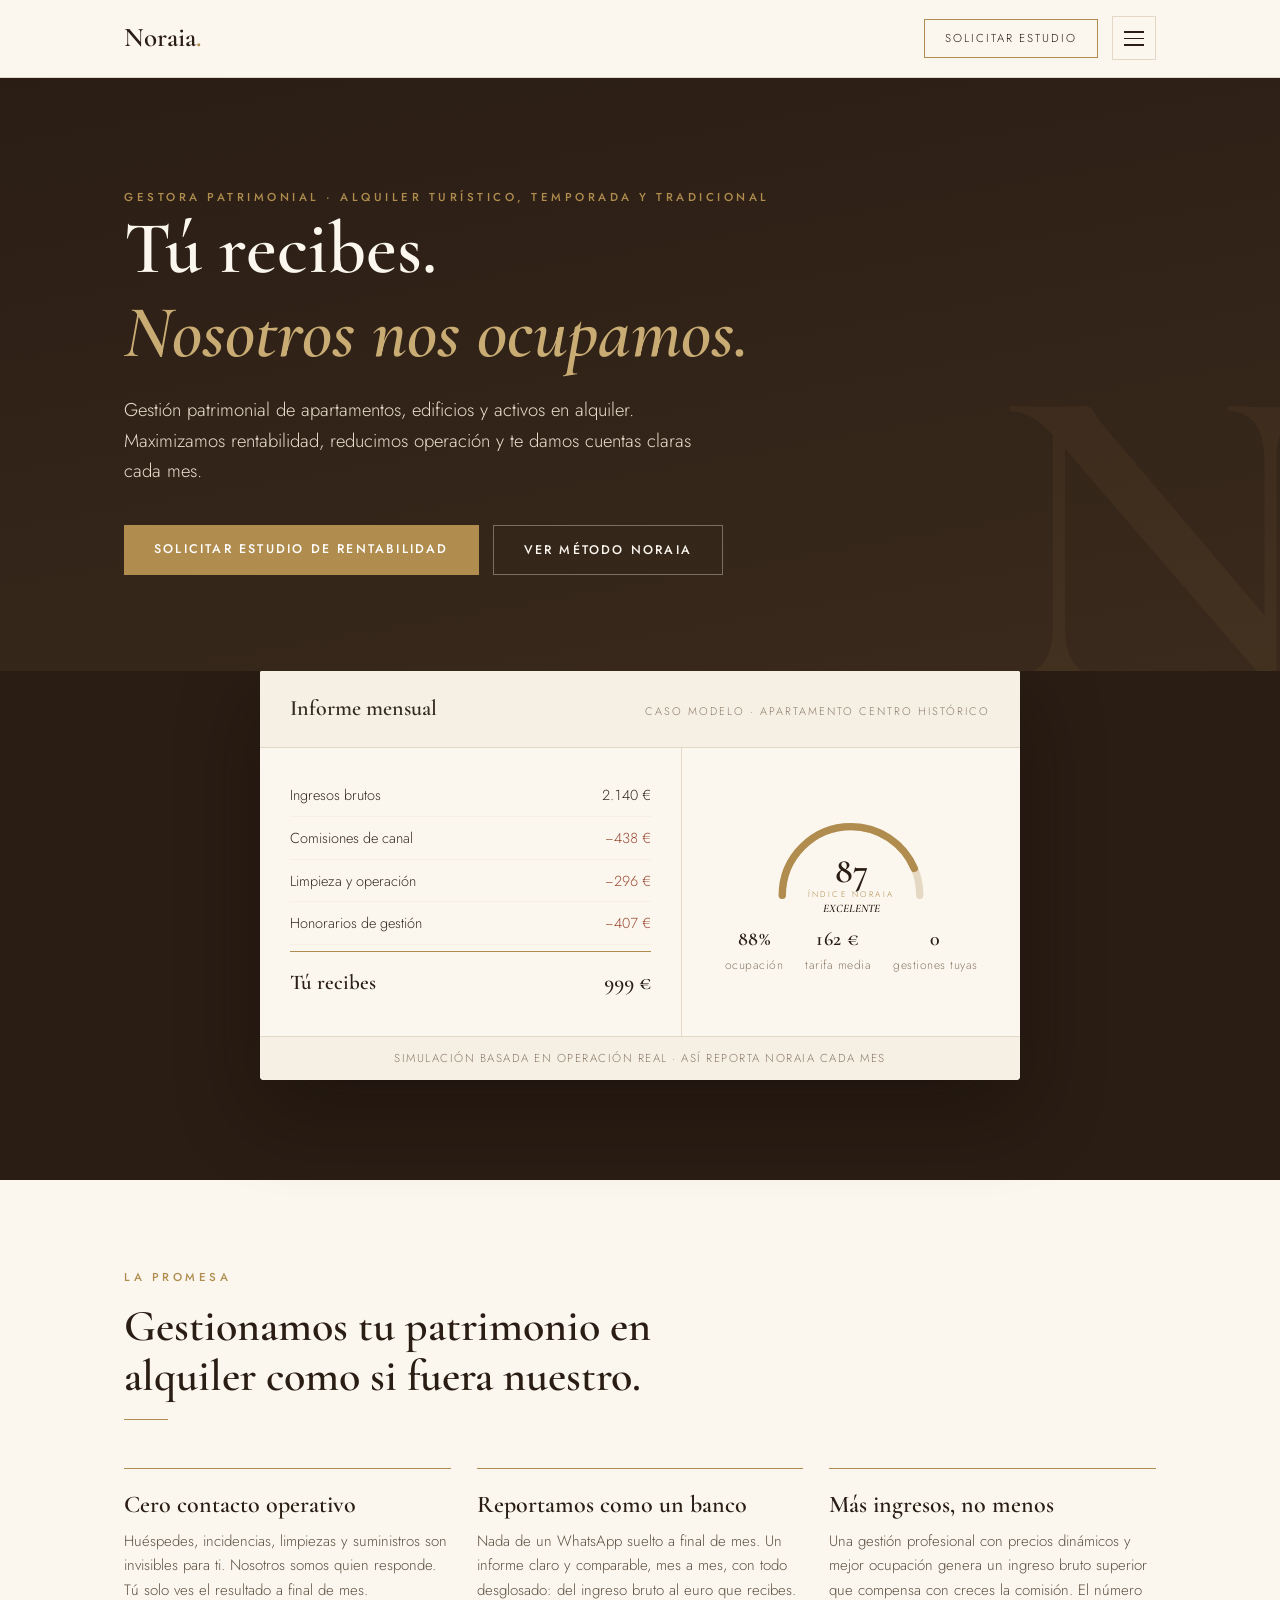
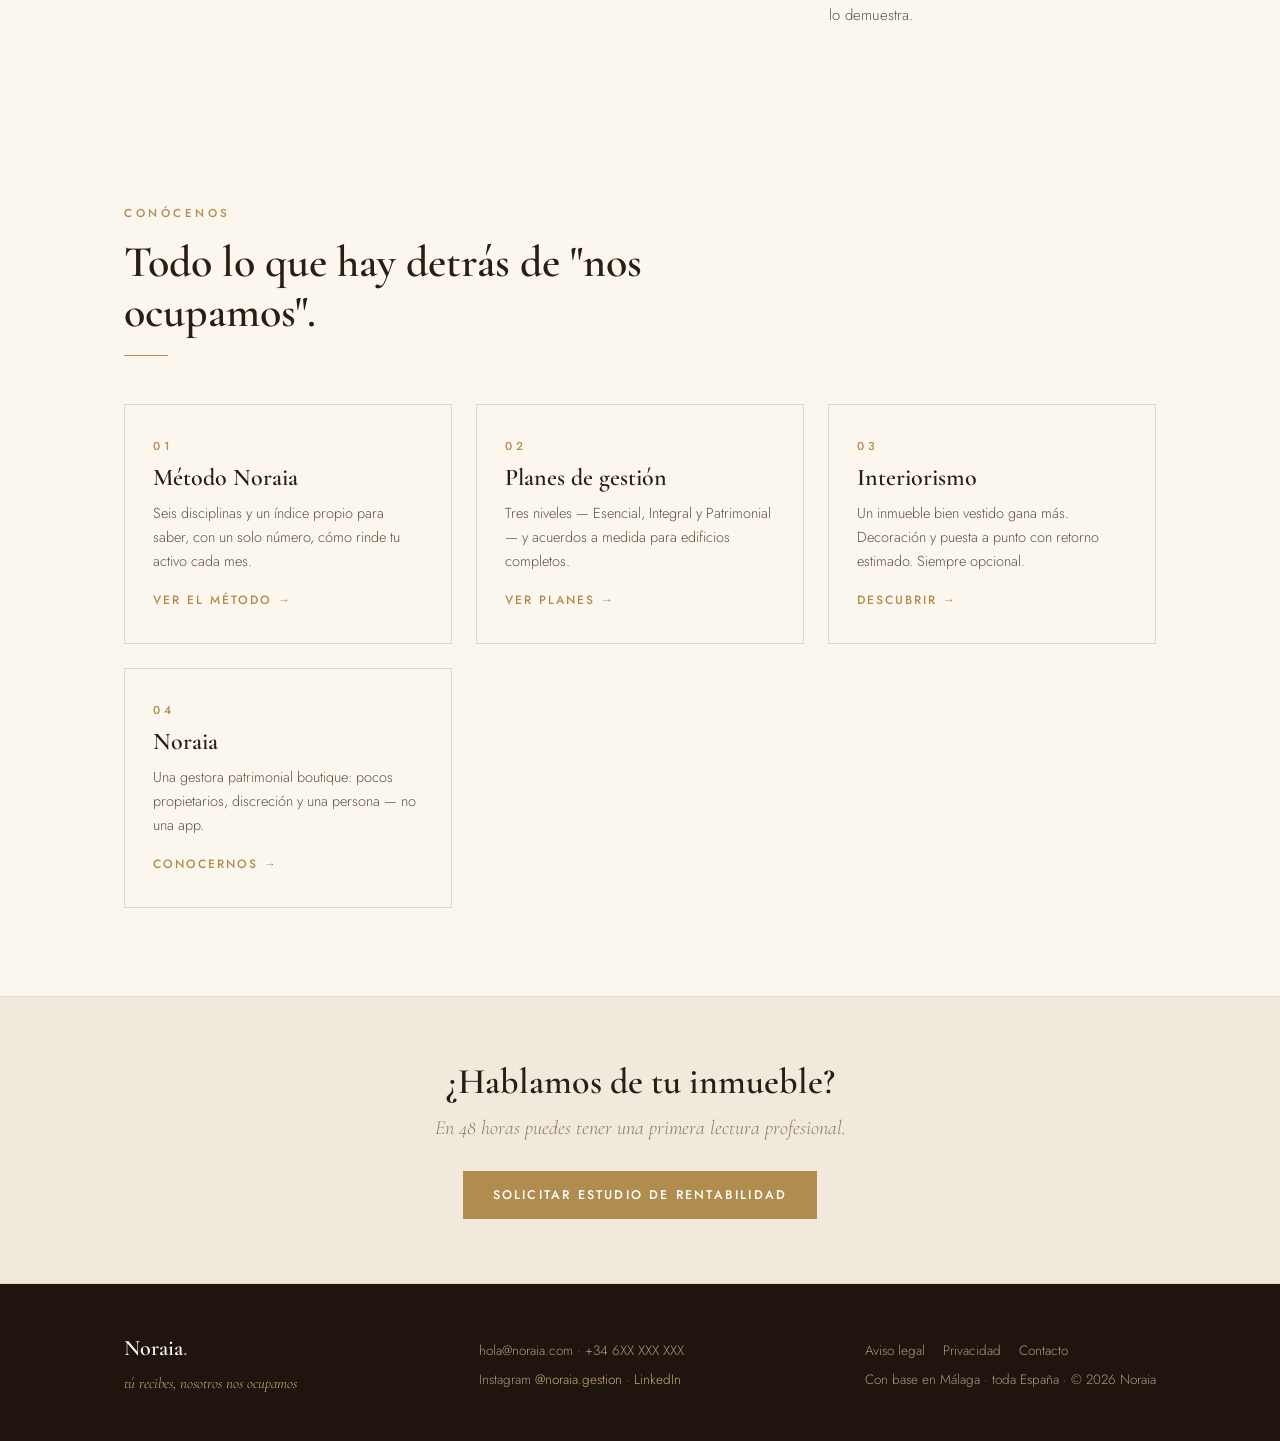
==== commit 96ab3964: "Add files via upload" ====
--- a/index.html
+++ b/index.html
@@ -5,6 +5,12 @@
 <meta name="viewport" content="width=device-width, initial-scale=1.0">
 <title>Noraia · Gestión patrimonial de alquiler</title>
 <meta name="description" content="Gestión patrimonial de apartamentos, edificios y activos en alquiler. Tú recibes, nosotros nos ocupamos.">
+<link rel="icon" href="data:image/svg+xml,%3Csvg xmlns='http://www.w3.org/2000/svg' viewBox='0 0 64 64'%3E%3Crect width='64' height='64' fill='%232a1d14'/%3E%3Ctext x='32' y='45' text-anchor='middle' font-family='Georgia,serif' font-size='40' font-weight='600' fill='%23b08d4f'%3EN%3C/text%3E%3C/svg%3E">
+<meta property="og:title" content="Noraia · Gestión patrimonial de alquiler">
+<meta property="og:description" content="Gestión patrimonial de apartamentos, edificios y activos en alquiler. Tú recibes, nosotros nos ocupamos.">
+<meta property="og:type" content="website">
+<meta property="og:site_name" content="Noraia">
+<meta property="og:locale" content="es_ES">
 <link rel="preconnect" href="https://fonts.googleapis.com">
 <link href="https://fonts.googleapis.com/css2?family=Cormorant+Garamond:ital,wght@0,500;0,600;0,700;1,500;1,600&family=Jost:wght@300;400;500;600&display=swap" rel="stylesheet">
 <link rel="stylesheet" href="styles.css">
@@ -13,14 +19,25 @@
 <nav>
   <div class="nav-in">
     <a class="logo" href="index.html">Noraia<span>.</span></a>
-    <div class="nav-links">
-      <a href="index.html" style="color:var(--gold)">Inicio</a>
-      <a href="metodo.html">Método</a>
-      <a href="planes.html">Planes</a>
-      <a href="interiorismo.html">Interiorismo</a>
-      <a href="nosotros.html">Nosotros</a>
+    <div class="nav-right">
+      <a class="nav-cta" href="contacto.html">Solicitar estudio</a>
+      <button class="burger" aria-label="Abrir el índice" aria-expanded="false" onclick="toggleMenu()"><span></span><span></span><span></span></button>
     </div>
-    <a class="nav-cta" href="contacto.html">Solicitar estudio</a>
+  </div>
+  <div class="menu-panel" role="dialog" aria-label="Índice de la web">
+    <button class="menu-cerrar" aria-label="Cerrar" onclick="toggleMenu()">✕</button>
+    <div class="menu-list">
+      <a href="index.html" class="activa"><span class="n">01</span> Inicio</a>
+      <a href="metodo.html"><span class="n">02</span> Método</a>
+      <a href="planes.html"><span class="n">03</span> Planes</a>
+      <a href="interiorismo.html"><span class="n">04</span> Interiorismo</a>
+      <a href="nosotros.html"><span class="n">05</span> Nosotros</a>
+      <a href="contacto.html"><span class="n">06</span> Contacto</a>
+    </div>
+    <div class="menu-pie">
+      <span>hola@noraia.com · +34 6XX XXX XXX</span>
+      <span><a href="legal.html">Aviso legal</a> · <a href="privacidad.html">Privacidad</a></span>
+    </div>
   </div>
 </nav>
 <header id="top">
@@ -139,5 +156,13 @@
     o.observe(a)};
   dibujar('arco',.87);dibujar('arco-mini',.87);
 </script>
+<script>
+  function toggleMenu(){
+    const abierto = document.body.classList.toggle('menu-abierto');
+    document.querySelector('.burger').setAttribute('aria-expanded', abierto);
+  }
+  document.querySelectorAll('.menu-list a, .menu-pie a').forEach(a=>a.addEventListener('click',()=>document.body.classList.remove('menu-abierto')));
+  document.addEventListener('keydown',e=>{if(e.key==='Escape')document.body.classList.remove('menu-abierto')});
+</script>
 </body>
 </html>
--- a/styles.css
+++ b/styles.css
@@ -183,3 +183,47 @@
   .legal ul{margin-left:20px}
   footer .flinks{display:flex;gap:18px;flex-wrap:wrap}
   footer .flinks a:hover{color:var(--gold-soft)}
+
+  /* ---- Menú índice (hamburguesa) ---- */
+  .nav-links{display:none}
+  .nav-right{display:flex;align-items:center;gap:14px}
+  .burger{background:none;border:1px solid var(--line);width:44px;height:44px;cursor:pointer;display:flex;flex-direction:column;justify-content:center;align-items:center;gap:5px;transition:border-color .3s}
+  .burger:hover{border-color:var(--gold)}
+  .burger span{display:block;width:20px;height:1.5px;background:var(--espresso);transition:transform .35s ease,opacity .3s ease}
+  body.menu-abierto .burger span:nth-child(1){transform:translateY(6.5px) rotate(45deg)}
+  body.menu-abierto .burger span:nth-child(2){opacity:0}
+  body.menu-abierto .burger span:nth-child(3){transform:translateY(-6.5px) rotate(-45deg)}
+  .menu-panel{position:fixed;inset:0;background:linear-gradient(170deg,var(--espresso),#1f150e);z-index:50;display:flex;flex-direction:column;justify-content:center;padding:40px 24px;opacity:0;visibility:hidden;transition:opacity .4s ease,visibility .4s}
+  body.menu-abierto .menu-panel{opacity:1;visibility:visible}
+  body.menu-abierto{overflow:hidden}
+  .menu-cerrar{position:absolute;top:20px;right:24px;background:none;border:1px solid rgba(251,247,239,.3);color:var(--paper);width:44px;height:44px;font-size:20px;cursor:pointer;font-family:Jost}
+  .menu-cerrar:hover{border-color:var(--gold-soft);color:var(--gold-soft)}
+  .menu-list{max-width:520px;margin:0 auto;width:100%}
+  .menu-list a{display:flex;align-items:baseline;gap:18px;padding:13px 0;border-bottom:1px solid rgba(251,247,239,.12);color:var(--paper);font-family:'Cormorant Garamond',serif;font-size:clamp(26px,5vw,36px);font-weight:600;opacity:0;transform:translateY(10px);transition:color .3s}
+  body.menu-abierto .menu-list a{animation:menuIn .5s ease forwards}
+  .menu-list a:nth-child(1){animation-delay:.05s}.menu-list a:nth-child(2){animation-delay:.1s}
+  .menu-list a:nth-child(3){animation-delay:.15s}.menu-list a:nth-child(4){animation-delay:.2s}
+  .menu-list a:nth-child(5){animation-delay:.25s}.menu-list a:nth-child(6){animation-delay:.3s}
+  @keyframes menuIn{to{opacity:1;transform:none}}
+  .menu-list a:hover{color:var(--gold-soft)}
+  .menu-list a .n{font-family:Jost;font-size:12px;letter-spacing:2px;color:var(--gold);font-weight:400}
+  .menu-list a.activa{color:var(--gold-soft)}
+  .menu-pie{max-width:520px;margin:34px auto 0;width:100%;display:flex;justify-content:space-between;gap:14px;flex-wrap:wrap;font-size:12.5px;color:#a99a83;letter-spacing:1px}
+  .menu-pie a:hover{color:var(--gold-soft)}
+  @media (prefers-reduced-motion: reduce){.menu-list a{animation:none!important;opacity:1;transform:none}}
+
+  /* ---- Proceso ---- */
+  .pasos{display:grid;grid-template-columns:repeat(auto-fit,minmax(220px,1fr));gap:26px;counter-reset:paso}
+  .paso{border-top:1px solid var(--gold);padding-top:18px;counter-increment:paso}
+  .paso::before{content:"0" counter(paso);font-family:'Cormorant Garamond',serif;font-style:italic;font-size:15px;color:var(--gold)}
+  .paso h3{font-size:20px;margin:6px 0 6px}
+  .paso p{font-size:14px;color:#5d5142}
+
+  /* ---- FAQ ---- */
+  .faq{max-width:760px}
+  .faq details{border-bottom:1px solid var(--line)}
+  .faq summary{cursor:pointer;list-style:none;display:flex;justify-content:space-between;align-items:baseline;gap:16px;padding:20px 0;font-family:'Cormorant Garamond',serif;font-size:21px;font-weight:600;color:var(--espresso)}
+  .faq summary::-webkit-details-marker{display:none}
+  .faq summary::after{content:"+";color:var(--gold);font-size:24px;font-weight:400;transition:transform .3s}
+  .faq details[open] summary::after{transform:rotate(45deg)}
+  .faq details p{padding:0 0 20px;font-size:15px;color:#4c4134;max-width:640px}
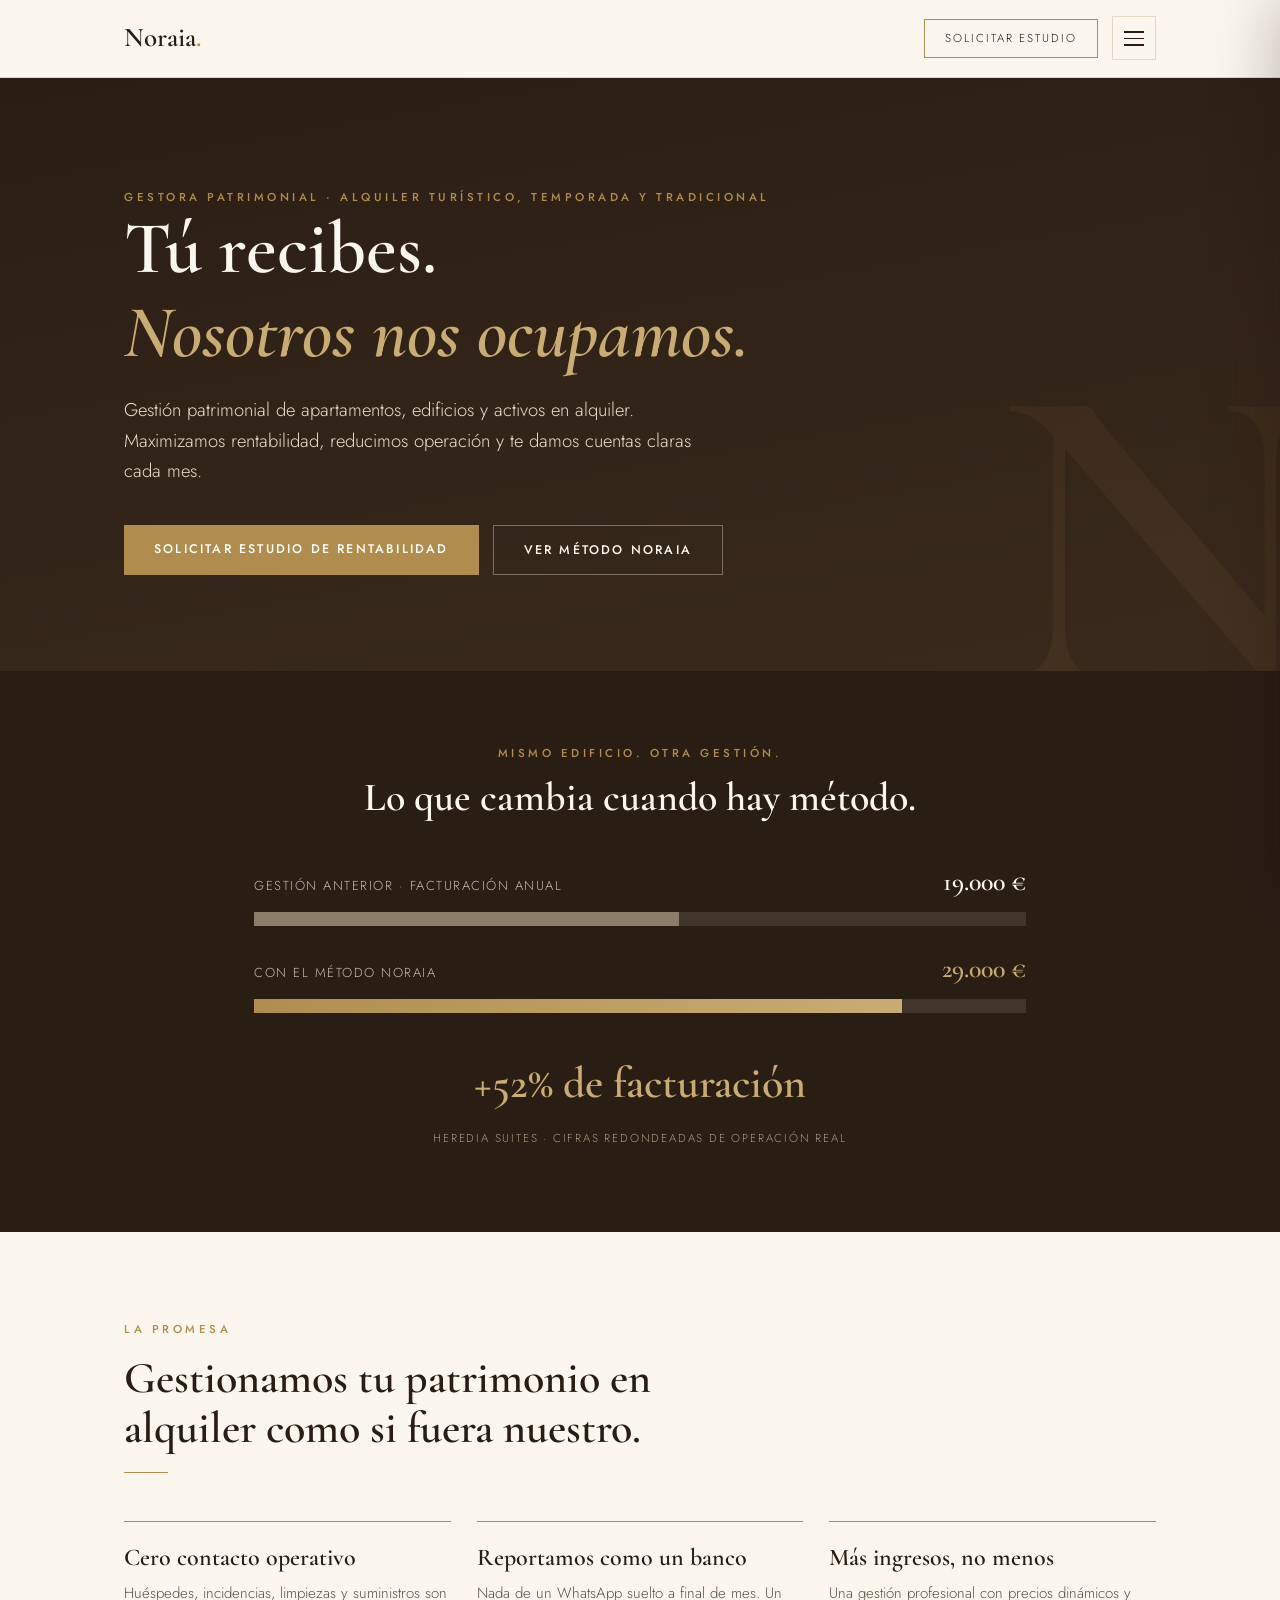
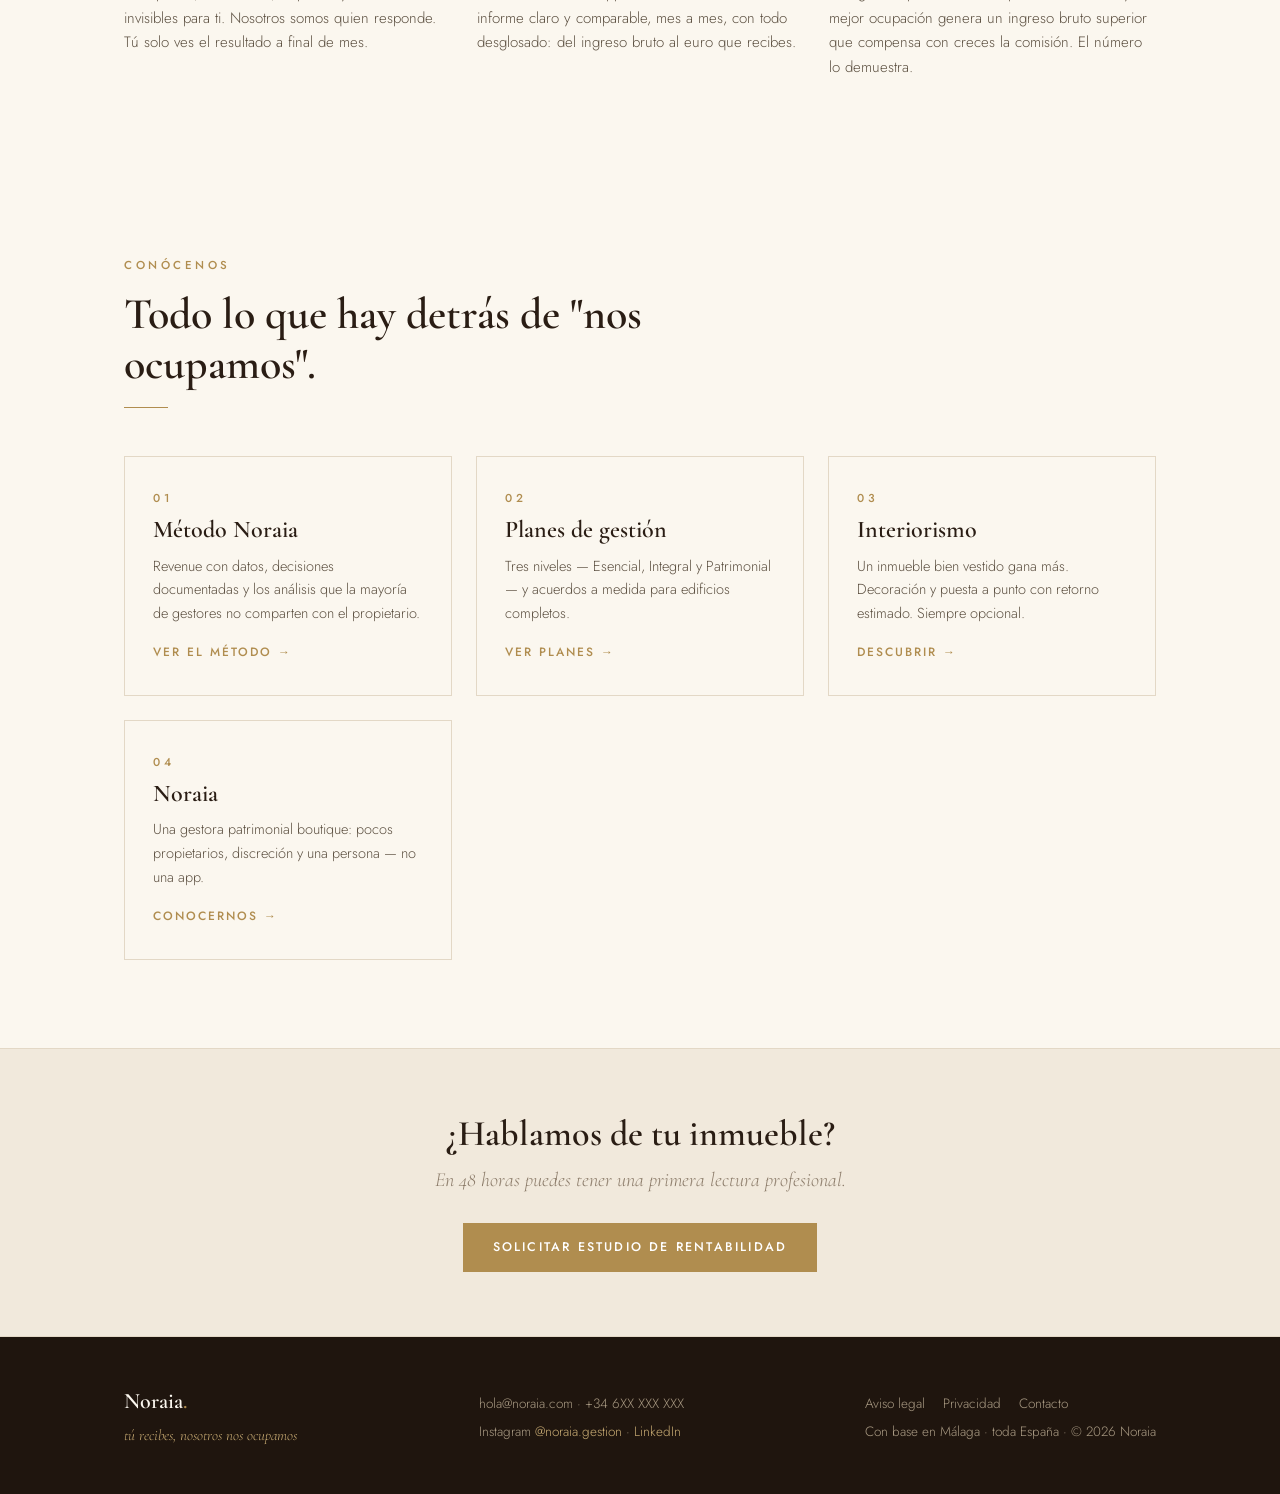
==== commit e8ec9728: "Add files via upload" ====
--- a/index.html
+++ b/index.html
@@ -24,8 +24,12 @@
       <button class="burger" aria-label="Abrir el índice" aria-expanded="false" onclick="toggleMenu()"><span></span><span></span><span></span></button>
     </div>
   </div>
-  <div class="menu-panel" role="dialog" aria-label="Índice de la web">
-    <button class="menu-cerrar" aria-label="Cerrar" onclick="toggleMenu()">✕</button>
+  <div class="menu-backdrop" onclick="toggleMenu()"></div>
+  <aside class="menu-panel" role="dialog" aria-label="Índice de la web">
+    <div class="menu-top">
+      <span class="t">Índice</span>
+      <button class="menu-cerrar" aria-label="Cerrar" onclick="toggleMenu()">✕</button>
+    </div>
     <div class="menu-list">
       <a href="index.html" class="activa"><span class="n">01</span> Inicio</a>
       <a href="metodo.html"><span class="n">02</span> Método</a>
@@ -35,10 +39,10 @@
       <a href="contacto.html"><span class="n">06</span> Contacto</a>
     </div>
     <div class="menu-pie">
-      <span>hola@noraia.com · +34 6XX XXX XXX</span>
-      <span><a href="legal.html">Aviso legal</a> · <a href="privacidad.html">Privacidad</a></span>
+      hola@noraia.com<br>+34 6XX XXX XXX<br>
+      <a href="legal.html">Aviso legal</a> · <a href="privacidad.html">Privacidad</a>
     </div>
-  </div>
+  </aside>
 </nav>
 <header id="top">
   <div class="wrap hero">
@@ -51,40 +55,29 @@
     </div>
   </div>
 </header>
-<div class="informe-band">
-  <div class="wrap">
-    <div class="informe reveal" role="img" aria-label="Ejemplo de informe mensual Noraia">
-      <div class="inf-head">
-        <div class="t">Informe mensual</div>
-        <div class="m">Caso modelo · Apartamento centro histórico</div>
+<!-- 2 · CASO DE IMPACTO -->
+<div class="impacto-band">
+  <div class="wrap impacto">
+    <div class="cab reveal">
+      <div class="eyebrow">Mismo edificio. Otra gestión.</div>
+      <h2>Lo que cambia cuando hay método.</h2>
+    </div>
+    <div class="barras reveal">
+      <!-- EDITAR ANTES DE PUBLICAR: sustituir por las cifras reales confirmadas -->
+      <div class="barra antes">
+        <div class="lbl"><span>Gestión anterior · facturación anual</span><b>19.000 €</b></div>
+        <div class="pista"><div class="fill" data-w="55%"></div></div>
       </div>
-      <div class="inf-body">
-        <div class="inf-cascada">
-          <div class="inf-row"><span>Ingresos brutos</span><span>2.140 €</span></div>
-          <div class="inf-row neg"><span>Comisiones de canal</span><span>−438 €</span></div>
-          <div class="inf-row neg"><span>Limpieza y operación</span><span>−296 €</span></div>
-          <div class="inf-row neg"><span>Honorarios de gestión</span><span>−407 €</span></div>
-          <div class="inf-row total"><span>Tú recibes</span><span>999 €</span></div>
-        </div>
-        <div class="inf-inr">
-          <svg viewBox="0 0 220 132" style="width:180px" aria-hidden="true">
-            <path d="M 26 108 A 84 84 0 0 1 194 108" fill="none" stroke="var(--gold-pale)" stroke-width="9" stroke-linecap="round"/>
-            <path id="arco-mini" d="M 26 108 A 84 84 0 0 1 194 108" fill="none" stroke="var(--gold)" stroke-width="9" stroke-linecap="round" stroke-dasharray="264" stroke-dashoffset="264"/>
-            <text x="110" y="92" text-anchor="middle" fill="var(--espresso)" font-size="44" font-family="'Cormorant Garamond',serif" font-weight="600">87</text>
-            <text x="110" y="110" text-anchor="middle" fill="var(--gold)" font-size="10" font-family="Jost" letter-spacing="3">ÍNDICE NORAIA</text>
-            <text x="110" y="128" text-anchor="middle" fill="var(--espresso)" font-size="14" font-family="'Cormorant Garamond',serif" font-style="italic" font-weight="600">EXCELENTE</text>
-          </svg>
-          <div class="inf-kpis">
-            <div><b>88%</b>ocupación</div>
-            <div><b>162 €</b>tarifa media</div>
-            <div><b>0</b>gestiones tuyas</div>
-          </div>
-        </div>
+      <div class="barra ahora">
+        <div class="lbl"><span>Con el método Noraia</span><b>29.000 €</b></div>
+        <div class="pista"><div class="fill" data-w="84%"></div></div>
       </div>
-      <div class="inf-foot">Simulación basada en operación real · así reporta Noraia cada mes</div>
     </div>
+    <div class="delta reveal">+52% de facturación</div>
+    <div class="nota reveal">Heredia Suites · cifras redondeadas de operación real</div>
   </div>
 </div>
+
 
 <section>
   <div class="wrap">
@@ -117,7 +110,7 @@
       <div class="rule"></div>
     </div>
     <div class="teasers">
-      <a class="teaser reveal" href="metodo.html"><div class="eyebrow">01</div><h3>Método Noraia</h3><p>Seis disciplinas y un índice propio para saber, con un solo número, cómo rinde tu activo cada mes.</p><div class="mas">Ver el método →</div></a>
+      <a class="teaser reveal" href="metodo.html"><div class="eyebrow">01</div><h3>Método Noraia</h3><p>Revenue con datos, decisiones documentadas y los análisis que la mayoría de gestores no comparten con el propietario.</p><div class="mas">Ver el método →</div></a>
       <a class="teaser reveal" href="planes.html"><div class="eyebrow">02</div><h3>Planes de gestión</h3><p>Tres niveles — Esencial, Integral y Patrimonial — y acuerdos a medida para edificios completos.</p><div class="mas">Ver planes →</div></a>
       <a class="teaser reveal" href="interiorismo.html"><div class="eyebrow">03</div><h3>Interiorismo</h3><p>Un inmueble bien vestido gana más. Decoración y puesta a punto con retorno estimado. Siempre opcional.</p><div class="mas">Descubrir →</div></a>
       <a class="teaser reveal" href="nosotros.html"><div class="eyebrow">04</div><h3>Noraia</h3><p>Una gestora patrimonial boutique: pocos propietarios, discreción y una persona — no una app.</p><div class="mas">Conocernos →</div></a>
@@ -164,5 +157,12 @@
   document.querySelectorAll('.menu-list a, .menu-pie a').forEach(a=>a.addEventListener('click',()=>document.body.classList.remove('menu-abierto')));
   document.addEventListener('keydown',e=>{if(e.key==='Escape')document.body.classList.remove('menu-abierto')});
 </script>
+<script>
+  document.querySelectorAll('.barra .fill').forEach(el=>{
+    const w = el.dataset.w;
+    if(matchMedia('(prefers-reduced-motion: reduce)').matches){el.style.width=w;return}
+    new IntersectionObserver((es,o)=>{if(es[0].isIntersecting){el.style.width=w;o.disconnect()}},{threshold:.5}).observe(el);
+  });
+</script>
 </body>
 </html>
--- a/styles.css
+++ b/styles.css
@@ -184,33 +184,30 @@
   footer .flinks{display:flex;gap:18px;flex-wrap:wrap}
   footer .flinks a:hover{color:var(--gold-soft)}
 
-  /* ---- Menú índice (hamburguesa) ---- */
+  /* ---- Menú índice (panel lateral) ---- */
   .nav-links{display:none}
   .nav-right{display:flex;align-items:center;gap:14px}
-  .burger{background:none;border:1px solid var(--line);width:44px;height:44px;cursor:pointer;display:flex;flex-direction:column;justify-content:center;align-items:center;gap:5px;transition:border-color .3s}
+  .burger{background:var(--paper);border:1px solid var(--line);width:44px;height:44px;cursor:pointer;display:flex;flex-direction:column;justify-content:center;align-items:center;gap:5px;transition:border-color .3s}
   .burger:hover{border-color:var(--gold)}
-  .burger span{display:block;width:20px;height:1.5px;background:var(--espresso);transition:transform .35s ease,opacity .3s ease}
-  body.menu-abierto .burger span:nth-child(1){transform:translateY(6.5px) rotate(45deg)}
-  body.menu-abierto .burger span:nth-child(2){opacity:0}
-  body.menu-abierto .burger span:nth-child(3){transform:translateY(-6.5px) rotate(-45deg)}
-  .menu-panel{position:fixed;inset:0;background:linear-gradient(170deg,var(--espresso),#1f150e);z-index:50;display:flex;flex-direction:column;justify-content:center;padding:40px 24px;opacity:0;visibility:hidden;transition:opacity .4s ease,visibility .4s}
-  body.menu-abierto .menu-panel{opacity:1;visibility:visible}
+  .burger span{display:block;width:20px;height:1.5px;background:var(--espresso)}
+  .menu-backdrop{position:fixed;inset:0;background:rgba(26,17,10,.45);z-index:40;opacity:0;visibility:hidden;transition:opacity .35s ease,visibility .35s}
+  body.menu-abierto .menu-backdrop{opacity:1;visibility:visible}
+  .menu-panel{position:fixed;top:0;right:0;height:100dvh;width:min(340px,88vw);background:var(--paper);border-left:1px solid var(--line);box-shadow:-24px 0 60px rgba(26,17,10,.25);z-index:50;display:flex;flex-direction:column;padding:26px 30px 30px;transform:translateX(105%);transition:transform .4s ease;overflow-y:auto}
+  body.menu-abierto .menu-panel{transform:translateX(0)}
   body.menu-abierto{overflow:hidden}
-  .menu-cerrar{position:absolute;top:20px;right:24px;background:none;border:1px solid rgba(251,247,239,.3);color:var(--paper);width:44px;height:44px;font-size:20px;cursor:pointer;font-family:Jost}
-  .menu-cerrar:hover{border-color:var(--gold-soft);color:var(--gold-soft)}
-  .menu-list{max-width:520px;margin:0 auto;width:100%}
-  .menu-list a{display:flex;align-items:baseline;gap:18px;padding:13px 0;border-bottom:1px solid rgba(251,247,239,.12);color:var(--paper);font-family:'Cormorant Garamond',serif;font-size:clamp(26px,5vw,36px);font-weight:600;opacity:0;transform:translateY(10px);transition:color .3s}
-  body.menu-abierto .menu-list a{animation:menuIn .5s ease forwards}
-  .menu-list a:nth-child(1){animation-delay:.05s}.menu-list a:nth-child(2){animation-delay:.1s}
-  .menu-list a:nth-child(3){animation-delay:.15s}.menu-list a:nth-child(4){animation-delay:.2s}
-  .menu-list a:nth-child(5){animation-delay:.25s}.menu-list a:nth-child(6){animation-delay:.3s}
-  @keyframes menuIn{to{opacity:1;transform:none}}
-  .menu-list a:hover{color:var(--gold-soft)}
-  .menu-list a .n{font-family:Jost;font-size:12px;letter-spacing:2px;color:var(--gold);font-weight:400}
-  .menu-list a.activa{color:var(--gold-soft)}
-  .menu-pie{max-width:520px;margin:34px auto 0;width:100%;display:flex;justify-content:space-between;gap:14px;flex-wrap:wrap;font-size:12.5px;color:#a99a83;letter-spacing:1px}
-  .menu-pie a:hover{color:var(--gold-soft)}
-  @media (prefers-reduced-motion: reduce){.menu-list a{animation:none!important;opacity:1;transform:none}}
+  .menu-top{display:flex;justify-content:space-between;align-items:center;margin-bottom:24px}
+  .menu-top .t{font-size:11px;letter-spacing:3px;text-transform:uppercase;color:var(--muted)}
+  .menu-cerrar{background:none;border:1px solid var(--line);color:var(--espresso);width:38px;height:38px;font-size:16px;cursor:pointer;font-family:Jost}
+  .menu-cerrar:hover{border-color:var(--gold);color:var(--gold)}
+  .menu-list{display:flex;flex-direction:column}
+  .menu-list a{display:flex;align-items:baseline;gap:14px;padding:15px 0;border-bottom:1px solid var(--paper-2);color:var(--espresso);font-family:'Cormorant Garamond',serif;font-size:24px;font-weight:600;transition:color .25s,padding-left .25s}
+  .menu-list a:hover{color:var(--gold);padding-left:6px}
+  .menu-list a.activa{color:var(--gold)}
+  .menu-list a .n{font-family:Jost;font-size:11px;letter-spacing:2px;color:var(--gold);font-weight:400}
+  .menu-pie{margin-top:auto;padding-top:26px;font-size:12px;color:var(--muted);letter-spacing:.5px;line-height:2}
+  .menu-pie a{color:var(--espresso)}
+  .menu-pie a:hover{color:var(--gold)}
+  @media (prefers-reduced-motion: reduce){.menu-panel,.menu-backdrop{transition:none}}
 
   /* ---- Proceso ---- */
   .pasos{display:grid;grid-template-columns:repeat(auto-fit,minmax(220px,1fr));gap:26px;counter-reset:paso}
@@ -227,3 +224,32 @@
   .faq summary::after{content:"+";color:var(--gold);font-size:24px;font-weight:400;transition:transform .3s}
   .faq details[open] summary::after{transform:rotate(45deg)}
   .faq details p{padding:0 0 20px;font-size:15px;color:#4c4134;max-width:640px}
+
+  /* ---- Caso de impacto ---- */
+  .impacto-band{background:var(--espresso);padding:74px 0 84px;margin-top:-1px;color:var(--paper)}
+  .impacto{max-width:820px;margin:0 auto}
+  .impacto .cab{text-align:center;margin-bottom:40px}
+  .impacto .cab h2{color:var(--paper);font-size:clamp(28px,4.5vw,40px);margin-top:12px}
+  .barras{display:flex;flex-direction:column;gap:22px}
+  .barra .lbl{display:flex;justify-content:space-between;align-items:baseline;font-size:13px;letter-spacing:1.5px;text-transform:uppercase;color:#c9bca6;margin-bottom:8px}
+  .barra .lbl b{font-family:'Cormorant Garamond',serif;font-size:26px;letter-spacing:0;text-transform:none;color:var(--paper);font-weight:600}
+  .barra .pista{height:14px;background:rgba(251,247,239,.1)}
+  .barra .fill{height:100%;width:0;transition:width 1.4s ease}
+  .barra.antes .fill{background:#8c7c6a}
+  .barra.ahora .fill{background:linear-gradient(90deg,var(--gold),var(--gold-soft))}
+  .barra.ahora .lbl b{color:var(--gold-soft)}
+  .impacto .delta{text-align:center;margin-top:34px;font-family:'Cormorant Garamond',serif;font-size:clamp(30px,5vw,44px);font-weight:600;color:var(--gold-soft)}
+  .impacto .nota{text-align:center;margin-top:10px;font-size:11.5px;letter-spacing:1.8px;text-transform:uppercase;color:#a99a83}
+  /* ---- Transparencia ---- */
+  .transp{display:grid;grid-template-columns:1fr 1fr;gap:1px;background:var(--line);border:1px solid var(--line);max-width:860px}
+  @media(max-width:640px){.transp{grid-template-columns:1fr}}
+  .transp>div{background:var(--paper);padding:30px 28px}
+  .transp .lado-t{font-size:11px;letter-spacing:2.5px;text-transform:uppercase;font-weight:500;margin-bottom:14px}
+  .transp .malo .lado-t{color:var(--muted)}
+  .transp .bueno{background:var(--paper-2)}
+  .transp .bueno .lado-t{color:var(--gold)}
+  .transp ul{list-style:none}
+  .transp li{padding:8px 0;border-bottom:1px solid var(--paper-2);font-size:14.5px;color:#5d5142}
+  .transp .bueno li{color:var(--espresso);border-color:var(--line)}
+  .transp .malo li::before{content:"— ";color:var(--muted)}
+  .transp .bueno li::before{content:"· ";color:var(--gold);font-weight:600}
